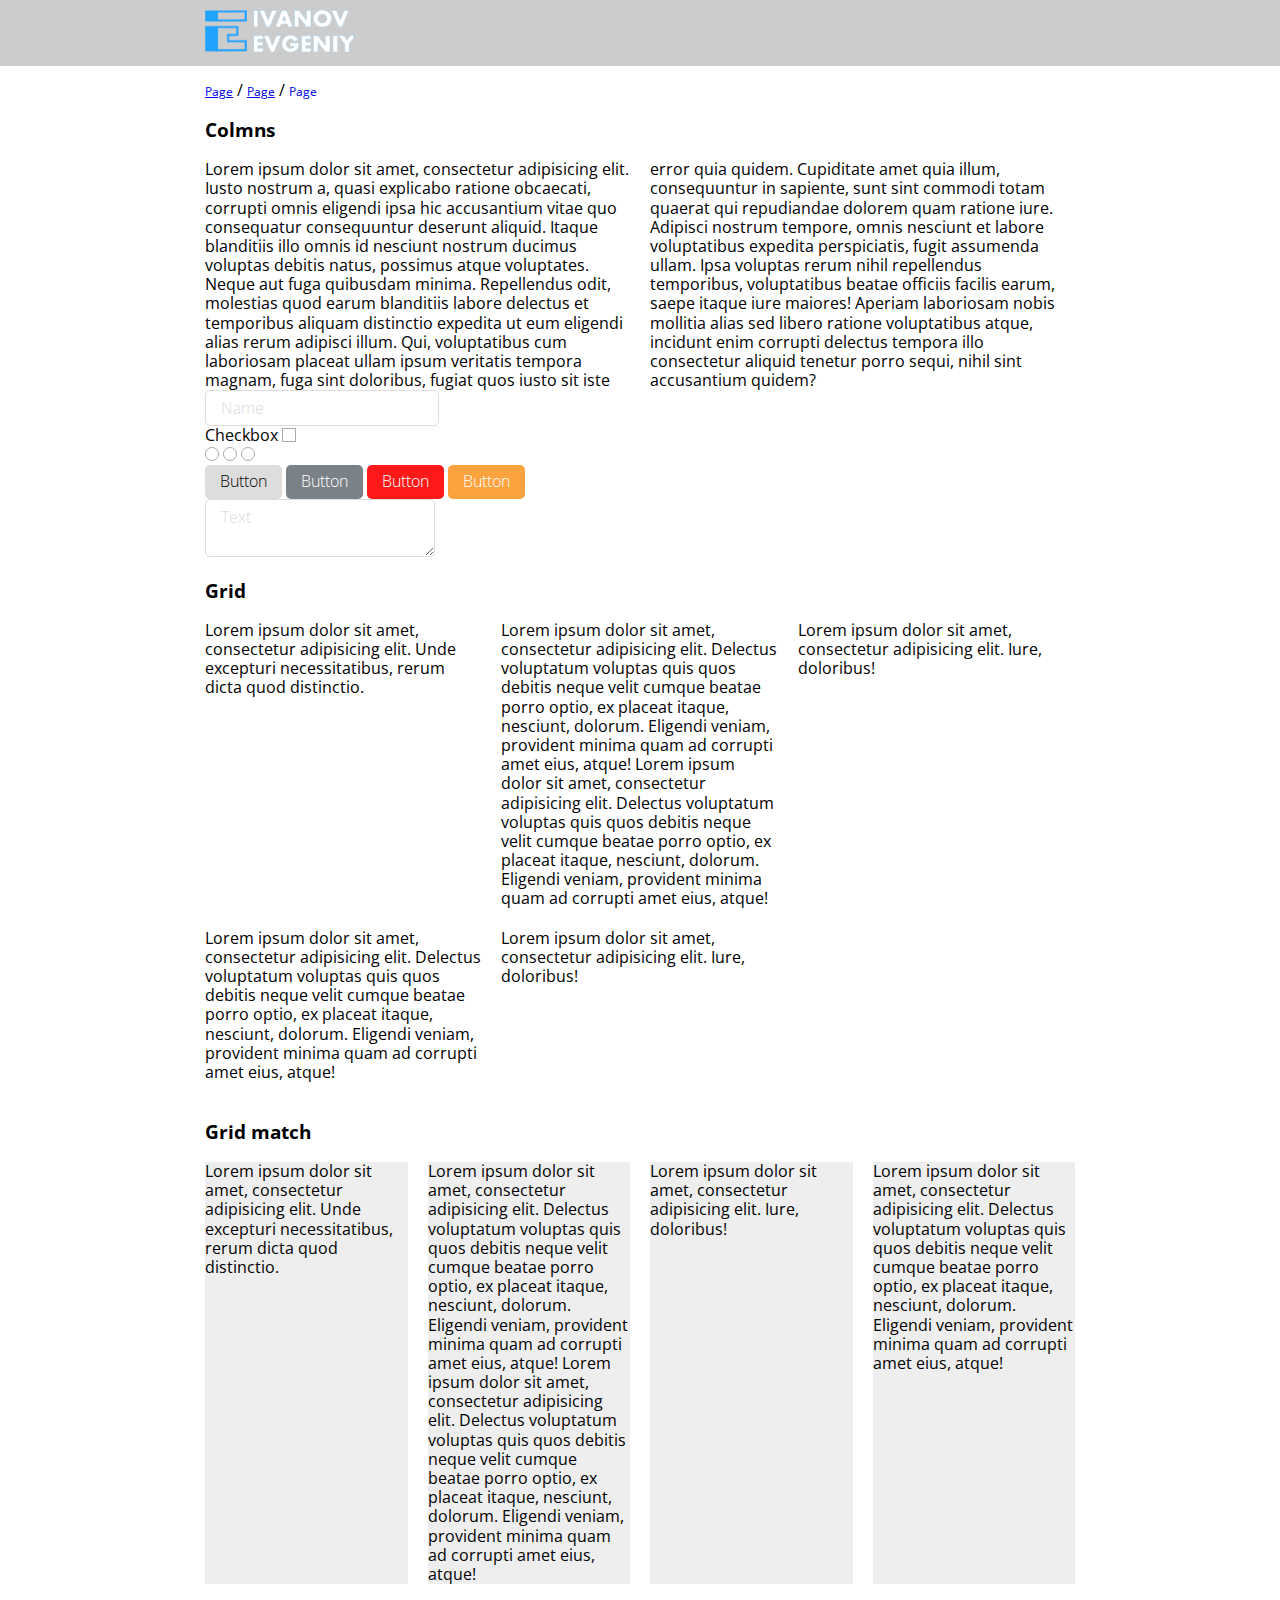
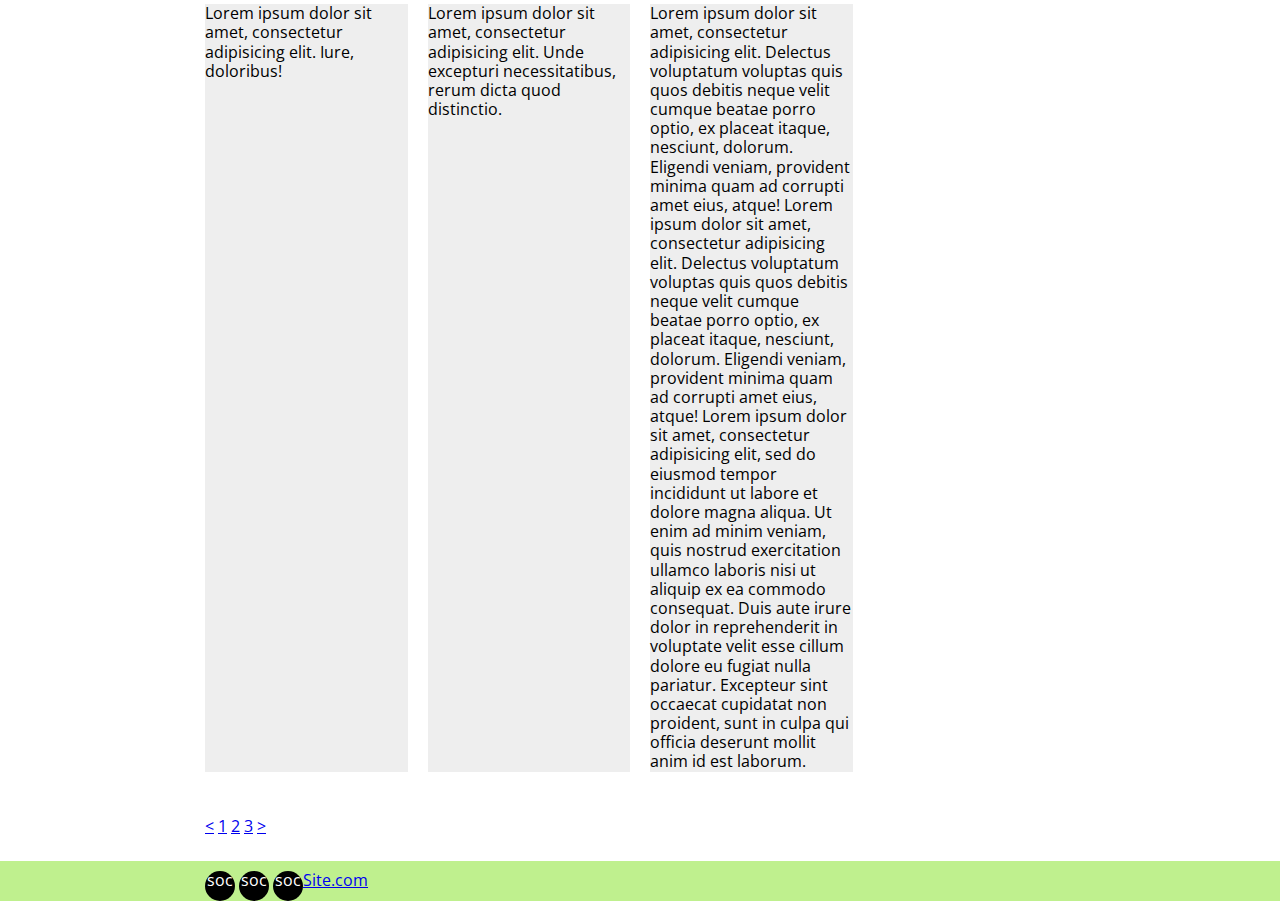
==== index.html @ 54cf6a74 "init project" ====
<!DOCTYPE html>
<html>
<head>
	<meta charset="utf-8" />
	<title>New project</title>
	<meta name="keywords" content="" />
	<meta name="description" content="" />
	<meta name="viewport" content="width=device-width, initial-scale=1.0" />

	<link href="css/style.css" rel="stylesheet" type="text/css" />

	<script type="text/javascript" src="js/jquery.js"></script>
	<script type="text/javascript" src="js/jquery.matchHeight.js"></script>
	<script type="text/javascript" src="js/function.js"></script>

</head>

<body>

<div class="wrapper">
	
	<!-- begin header -->
	<header class="header">
		<div class="container_center">

			<a href="/" class="header__logo"><img src="img/logo.png" alt=""></a>
					
		</div>
	</header>
	<!-- end header-->
	
	<!-- begin main__content -->
	<main class="main__content">
	
		<div class="container_center">

			<!-- begin breadcrumb -->
			<ul class="breadcrumb">
			
				<li>
					<a href="#">Page</a>
				</li>
				<li>
					<a href="#">Page</a>
				</li>
				<li>
					<a href="#">Page</a>
				</li>
				
			</ul>
			<!-- end breadcrumb -->
			
			<h3>Colmns</h3>
			<div class="column">Lorem ipsum dolor sit amet, consectetur adipisicing elit. Iusto nostrum a, quasi explicabo ratione obcaecati, corrupti omnis eligendi ipsa hic accusantium vitae quo consequatur consequuntur deserunt aliquid. Itaque blanditiis illo omnis id nesciunt nostrum ducimus voluptas debitis natus, possimus atque voluptates. Neque aut fuga quibusdam minima. Repellendus odit, molestias quod earum blanditiis labore delectus et temporibus aliquam distinctio expedita ut eum eligendi alias rerum adipisci illum. Qui, voluptatibus cum laboriosam placeat ullam ipsum veritatis tempora magnam, fuga sint doloribus, fugiat quos iusto sit iste error quia quidem. Cupiditate amet quia illum, consequuntur in sapiente, sunt sint commodi totam quaerat qui repudiandae dolorem quam ratione iure. Adipisci nostrum tempore, omnis nesciunt et labore voluptatibus expedita perspiciatis, fugit assumenda ullam. Ipsa voluptas rerum nihil repellendus temporibus, voluptatibus beatae officiis facilis earum, saepe itaque iure maiores! Aperiam laboriosam nobis mollitia alias sed libero ratione voluptatibus atque, incidunt enim corrupti delectus tempora illo consectetur aliquid tenetur porro sequi, nihil sint accusantium quidem?</div>

			<input type="text" name="" id="" placeholder="Name">
			
			<div class="row">
				<label>Checkbox <input type="checkbox" name="" id=""></label>				
			</div>
			
			<div class="row">			
				<input type="radio" name="1" id="">
				<input type="radio" name="1" id="">
				<input type="radio" name="1" id="">
			</div>
			
			<div class="row">
				<button class="btn">Button</button>
				<button class="btn btn__primary">Button</button>
				<button class="btn btn__danger">Button</button>
				<button class="btn btn__warning">Button</button>
			</div>

			<div class="row">
				<textarea placeholder="Text"></textarea>
			</div>
			
			<h3>Grid</h3>
			<!-- begin grid  -->
			<div class="grid grid__3">
				<div class="grid__wrapper">
					<div class="grid__item">
						Lorem ipsum dolor sit amet, consectetur adipisicing elit. Unde excepturi necessitatibus, rerum dicta quod distinctio.
					</div>
				</div>
				<div class="grid__wrapper">
					<div class="grid__item">
						Lorem ipsum dolor sit amet, consectetur adipisicing elit. Delectus voluptatum voluptas quis quos debitis neque velit cumque beatae porro optio, ex placeat itaque, nesciunt, dolorum. Eligendi veniam, provident minima quam ad corrupti amet eius, atque!
						Lorem ipsum dolor sit amet, consectetur adipisicing elit. Delectus voluptatum voluptas quis quos debitis neque velit cumque beatae porro optio, ex placeat itaque, nesciunt, dolorum. Eligendi veniam, provident minima quam ad corrupti amet eius, atque!
					</div>
				</div>
				<div class="grid__wrapper">
					<div class="grid__item">
						Lorem ipsum dolor sit amet, consectetur adipisicing elit. Iure, doloribus!
					</div>
				</div>
				<div class="grid__wrapper">
					<div class="grid__item">
						Lorem ipsum dolor sit amet, consectetur adipisicing elit. Delectus voluptatum voluptas quis quos debitis neque velit cumque beatae porro optio, ex placeat itaque, nesciunt, dolorum. Eligendi veniam, provident minima quam ad corrupti amet eius, atque!
					</div>
				</div>
				<div class="grid__wrapper">
					<div class="grid__item">
						Lorem ipsum dolor sit amet, consectetur adipisicing elit. Iure, doloribus!
					</div>
				</div>
			</div>
			<!-- end grid  -->

			<h3>Grid match</h3>
			<!-- begin grid  -->
			<div class="grid grid__4" data-grid-match>
				<div class="grid__wrapper">
					<div class="grid__item">
						Lorem ipsum dolor sit amet, consectetur adipisicing elit. Unde excepturi necessitatibus, rerum dicta quod distinctio.
					</div>
				</div>
				<div class="grid__wrapper">
					<div class="grid__item">
						Lorem ipsum dolor sit amet, consectetur adipisicing elit. Delectus voluptatum voluptas quis quos debitis neque velit cumque beatae porro optio, ex placeat itaque, nesciunt, dolorum. Eligendi veniam, provident minima quam ad corrupti amet eius, atque!
						Lorem ipsum dolor sit amet, consectetur adipisicing elit. Delectus voluptatum voluptas quis quos debitis neque velit cumque beatae porro optio, ex placeat itaque, nesciunt, dolorum. Eligendi veniam, provident minima quam ad corrupti amet eius, atque!
					</div>
				</div>
				<div class="grid__wrapper">
					<div class="grid__item">
						Lorem ipsum dolor sit amet, consectetur adipisicing elit. Iure, doloribus!
					</div>
				</div>
				<div class="grid__wrapper">
					<div class="grid__item">
						Lorem ipsum dolor sit amet, consectetur adipisicing elit. Delectus voluptatum voluptas quis quos debitis neque velit cumque beatae porro optio, ex placeat itaque, nesciunt, dolorum. Eligendi veniam, provident minima quam ad corrupti amet eius, atque!
					</div>
				</div>
				<div class="grid__wrapper">
					<div class="grid__item">
						Lorem ipsum dolor sit amet, consectetur adipisicing elit. Iure, doloribus!
					</div>
				</div>
				<div class="grid__wrapper">
					<div class="grid__item">
						Lorem ipsum dolor sit amet, consectetur adipisicing elit. Unde excepturi necessitatibus, rerum dicta quod distinctio.
					</div>
				</div>
				<div class="grid__wrapper">
					<div class="grid__item">
						Lorem ipsum dolor sit amet, consectetur adipisicing elit. Delectus voluptatum voluptas quis quos debitis neque velit cumque beatae porro optio, ex placeat itaque, nesciunt, dolorum. Eligendi veniam, provident minima quam ad corrupti amet eius, atque!
						Lorem ipsum dolor sit amet, consectetur adipisicing elit. Delectus voluptatum voluptas quis quos debitis neque velit cumque beatae porro optio, ex placeat itaque, nesciunt, dolorum. Eligendi veniam, provident minima quam ad corrupti amet eius, atque! 
						Lorem ipsum dolor sit amet, consectetur adipisicing elit, sed do eiusmod
						tempor incididunt ut labore et dolore magna aliqua. Ut enim ad minim veniam,
						quis nostrud exercitation ullamco laboris nisi ut aliquip ex ea commodo
						consequat. Duis aute irure dolor in reprehenderit in voluptate velit esse
						cillum dolore eu fugiat nulla pariatur. Excepteur sint occaecat cupidatat non
						proident, sunt in culpa qui officia deserunt mollit anim id est laborum.
					</div>
				</div>
			</div>
			<!-- end grid  -->

			<!-- begin pagination -->
			<ul class="pagination">
			
				<li class="prev">
					<a href="#"></a>
				</li>
				<li>
					<a href="#">1</a>
				</li>
				<li>
					<a href="#">2</a>
				</li>
				<li>
					<a href="#">3</a>
				</li>
				<li class="next">
					<a href="#"></a>
				</li>
				
			</ul>
			<!-- end pagination -->
			
			

		</div>

	</main>
	<!-- end main__content -->

</div>
<!-- end .wrapper -->

<!-- begin footer -->
<footer class="footer">

	<div class="container_center">
	
		<div class="soc">
			<a href="#"></a>
			<a href="#"></a>
			<a href="#"></a>
		</div>
		
		<div class="copy"><a href="#">Site.com</a></div>

	</div>

</footer>
<!-- end footer -->


</body>
</html>
---- css/style.css ----
/*
//  ==========================
//  Evgeniy Ivanov
//  Email: busforward@gmail.com
//  Skype: ivanov_ea
//  ==========================
 */
@import url(https://fonts.googleapis.com/css?family=Open+Sans:400,300,600,700,900);
.grid:after, .footer:after, .main__content:after, .header:after {
  content: '';
  display: table;
  clear: both; }

.grid:before, .footer:before {
  content: '';
  display: table;
  clear: both; }

/* Global variables */
/* ======================================================================== */
/* Grid */
/* ======================================================================== */
/* Form */
/* ======================================================================== */
/* Breakpoints */
* {
  -webkit-box-sizing: border-box;
  box-sizing: border-box; }

html, body, .wrapper {
  height: 100%;
  position: relative;
  -webkit-box-sizing: content-box;
  box-sizing: content-box; }

/*! normalize.css v7.0.0 | MIT License | github.com/necolas/normalize.css */
/* Document
   ========================================================================== */
/**
 * 1. Correct the line height in all browsers.
 * 2. Prevent adjustments of font size after orientation changes in
 *    IE on Windows Phone and in iOS.
 */
html {
  -ms-text-size-adjust: 100%;
  /* 2 */
  -webkit-text-size-adjust: 100%;
  /* 2 */ }

/* Sections
   ========================================================================== */
/**
 * Remove the margin in all browsers (opinionated).
 */
body {
  margin: 0;
  font-size: 100%;
  font-family: "Open Sans";
  color: #000;
  line-height: 1.2; }

/**
 * Add the correct display in IE 9-.
 */
article, aside, details, figcaption, figure, footer, header, hgroup, main, nav, section, summary {
  display: block; }

/**
 * Correct the font size and margin on `h1` elements within `section` and
 * `article` contexts in Chrome, Firefox, and Safari.
 */
h1 {
  font-size: 2em;
  margin: 0.67em 0; }

/* Grouping content
   ========================================================================== */
/**
 * Add the correct display in IE 9-.
 * 1. Add the correct display in IE.
 */
figcaption,
figure,
main {
  /* 1 */
  display: block; }

/**
 * Add the correct margin in IE 8.
 */
figure {
  margin: 1em 40px; }

/**
 * 1. Add the correct box sizing in Firefox.
 * 2. Show the overflow in Edge and IE.
 */
hr {
  -webkit-box-sizing: content-box;
  box-sizing: content-box;
  /* 1 */
  height: 0;
  /* 1 */
  overflow: visible;
  /* 2 */ }

/**
 * 1. Correct the inheritance and scaling of font size in all browsers.
 * 2. Correct the odd `em` font sizing in all browsers.
 */
pre {
  font-family: monospace, monospace;
  /* 1 */
  font-size: 1em;
  /* 2 */ }

/* Text-level semantics
   ========================================================================== */
/**
 * 1. Remove the gray background on active links in IE 10.
 * 2. Remove gaps in links underline in iOS 8+ and Safari 8+.
 */
a {
  background-color: transparent;
  /* 1 */
  -webkit-text-decoration-skip: objects;
  /* 2 */ }
  a:focus {
    outline: 0; }

/**
 * 1. Remove the bottom border in Chrome 57- and Firefox 39-.
 * 2. Add the correct text decoration in Chrome, Edge, IE, Opera, and Safari.
 */
abbr[title] {
  border-bottom: none;
  /* 1 */
  text-decoration: underline;
  /* 2 */
  -webkit-text-decoration: underline dotted;
  text-decoration: underline dotted;
  /* 2 */ }

/**
 * Prevent the duplicate application of `bolder` by the next rule in Safari 6.
 */
b,
strong {
  font-weight: inherit; }

/**
 * Add the correct font weight in Chrome, Edge, and Safari.
 */
b,
strong {
  font-weight: bolder; }

/**
 * 1. Correct the inheritance and scaling of font size in all browsers.
 * 2. Correct the odd `em` font sizing in all browsers.
 */
code,
kbd,
samp {
  font-family: monospace, monospace;
  /* 1 */
  font-size: 1em;
  /* 2 */ }

/**
 * Add the correct font style in Android 4.3-.
 */
dfn {
  font-style: italic; }

/**
 * Add the correct background and color in IE 9-.
 */
mark {
  background-color: #ff0;
  color: #000; }

/**
 * Add the correct font size in all browsers.
 */
small {
  font-size: 80%; }

/**
 * Prevent `sub` and `sup` elements from affecting the line height in
 * all browsers.
 */
sub,
sup {
  font-size: 75%;
  line-height: 0;
  position: relative;
  vertical-align: baseline; }

sub {
  bottom: -0.25em; }

sup {
  top: -0.5em; }

/* Embedded content
   ========================================================================== */
/**
 * Add the correct display in IE 9-.
 */
audio,
video {
  display: inline-block; }

/**
 * Add the correct display in iOS 4-7.
 */
audio:not([controls]) {
  display: none;
  height: 0; }

/**
 * Remove the border on images inside links in IE 10-.
 */
img {
  border-style: none;
  max-width: 100%; }

/**
 * Hide the overflow in IE.
 */
svg:not(:root) {
  overflow: hidden; }

/* Forms
   ========================================================================== */
/**
 * 1. Change the font styles in all browsers (opinionated).
 * 2. Remove the margin in Firefox and Safari.
 */
button,
input,
optgroup,
select,
textarea {
  margin: 0;
  /* 2 */ }

/**
 * Show the overflow in IE.
 * 1. Show the overflow in Edge.
 */
button,
input {
  /* 1 */
  overflow: visible;
  outline: 0; }

/**
 * Remove the inheritance of text transform in Edge, Firefox, and IE.
 * 1. Remove the inheritance of text transform in Firefox.
 */
button,
select {
  /* 1 */
  text-transform: none; }

/**
 * 1. Prevent a WebKit bug where (2) destroys native `audio` and `video`
 *    controls in Android 4.
 * 2. Correct the inability to style clickable types in iOS and Safari.
 */
button,
html [type="button"],
[type="reset"],
[type="submit"] {
  -webkit-appearance: button;
  /* 2 */ }

/**
 * Remove the inner border and padding in Firefox.
 */
button::-moz-focus-inner,
[type="button"]::-moz-focus-inner,
[type="reset"]::-moz-focus-inner,
[type="submit"]::-moz-focus-inner {
  border-style: none;
  padding: 0; }

/**
 * Restore the focus styles unset by the previous rule.
 */
button:-moz-focusring,
[type="button"]:-moz-focusring,
[type="reset"]:-moz-focusring,
[type="submit"]:-moz-focusring {
  outline: 1px dotted ButtonText; }

/**
 * Correct the padding in Firefox.
 */
fieldset {
  padding: 0.35em 0.75em 0.625em; }

/**
 * 1. Correct the text wrapping in Edge and IE.
 * 2. Correct the color inheritance from `fieldset` elements in IE.
 * 3. Remove the padding so developers are not caught out when they zero out
 *    `fieldset` elements in all browsers.
 */
legend {
  -webkit-box-sizing: border-box;
  box-sizing: border-box;
  /* 1 */
  color: inherit;
  /* 2 */
  display: table;
  /* 1 */
  max-width: 100%;
  /* 1 */
  padding: 0;
  /* 3 */
  white-space: normal;
  /* 1 */ }

/**
 * 1. Add the correct display in IE 9-.
 * 2. Add the correct vertical alignment in Chrome, Firefox, and Opera.
 */
progress {
  display: inline-block;
  /* 1 */
  vertical-align: baseline;
  /* 2 */ }

/**
 * Remove the default vertical scrollbar in IE.
 */
textarea {
  overflow: auto; }

/**
 * 1. Add the correct box sizing in IE 10-.
 * 2. Remove the padding in IE 10-.
 */
[type="checkbox"],
[type="radio"] {
  -webkit-box-sizing: border-box;
  box-sizing: border-box;
  /* 1 */
  padding: 0;
  /* 2 */ }

/**
 * Correct the cursor style of increment and decrement buttons in Chrome.
 */
[type="number"]::-webkit-inner-spin-button,
[type="number"]::-webkit-outer-spin-button {
  height: auto; }

/**
 * 1. Correct the odd appearance in Chrome and Safari.
 * 2. Correct the outline style in Safari.
 */
[type="search"] {
  -webkit-appearance: textfield;
  /* 1 */
  outline-offset: -2px;
  /* 2 */ }

/**
 * Remove the inner padding and cancel buttons in Chrome and Safari on macOS.
 */
[type="search"]::-webkit-search-cancel-button,
[type="search"]::-webkit-search-decoration {
  -webkit-appearance: none; }

/**
 * 1. Correct the inability to style clickable types in iOS and Safari.
 * 2. Change font properties to `inherit` in Safari.
 */
::-webkit-file-upload-button {
  -webkit-appearance: button;
  /* 1 */
  font: inherit;
  /* 2 */ }

/* Interactive
   ========================================================================== */
/*
 * Add the correct display in IE 9-.
 * 1. Add the correct display in Edge, IE, and Firefox.
 */
details,
menu {
  display: block; }

/*
 * Add the correct display in all browsers.
 */
summary {
  display: list-item; }

/* Scripting
   ========================================================================== */
/**
 * Add the correct display in IE 9-.
 */
canvas {
  display: inline-block; }

/**
 * Add the correct display in IE.
 */
template {
  display: none; }

/* Hidden
   ========================================================================== */
/**
 * Add the correct display in IE 10-.
 */
[hidden] {
  display: none; }

input:not([type]),
input[type=text],
input[type=password],
input[type=email],
input[type=url],
input[type=search],
input[type=tel],
input[type=number],
input[type=datetime],
textarea {
  background-color: #fff;
  border: 1px solid #ddd;
  padding: 6px 15px;
  outline: none;
  font-size: 16px;
  font-weight: 300;
  font-family: "Open Sans";
  border-radius: 5px;
  -webkit-transition: all 0.3ss;
  -o-transition: all 0.3ss;
  transition: all 0.3ss; }
  input:not([type]):focus,
  input[type=text]:focus,
  input[type=password]:focus,
  input[type=email]:focus,
  input[type=url]:focus,
  input[type=search]:focus,
  input[type=tel]:focus,
  input[type=number]:focus,
  input[type=datetime]:focus,
  textarea:focus {
    border: 1px solid #bebebe;
    background-color: #f6f6f6; }
    input:not([type]):focus::-webkit-input-placeholder,
    input[type=text]:focus::-webkit-input-placeholder,
    input[type=password]:focus::-webkit-input-placeholder,
    input[type=email]:focus::-webkit-input-placeholder,
    input[type=url]:focus::-webkit-input-placeholder,
    input[type=search]:focus::-webkit-input-placeholder,
    input[type=tel]:focus::-webkit-input-placeholder,
    input[type=number]:focus::-webkit-input-placeholder,
    input[type=datetime]:focus::-webkit-input-placeholder,
    textarea:focus::-webkit-input-placeholder {
      color: red; }
    input:not([type]):focus:-moz-placeholder,
    input[type=text]:focus:-moz-placeholder,
    input[type=password]:focus:-moz-placeholder,
    input[type=email]:focus:-moz-placeholder,
    input[type=url]:focus:-moz-placeholder,
    input[type=search]:focus:-moz-placeholder,
    input[type=tel]:focus:-moz-placeholder,
    input[type=number]:focus:-moz-placeholder,
    input[type=datetime]:focus:-moz-placeholder,
    textarea:focus:-moz-placeholder {
      color: red; }
    input:not([type]):focus::-moz-placeholder,
    input[type=text]:focus::-moz-placeholder,
    input[type=password]:focus::-moz-placeholder,
    input[type=email]:focus::-moz-placeholder,
    input[type=url]:focus::-moz-placeholder,
    input[type=search]:focus::-moz-placeholder,
    input[type=tel]:focus::-moz-placeholder,
    input[type=number]:focus::-moz-placeholder,
    input[type=datetime]:focus::-moz-placeholder,
    textarea:focus::-moz-placeholder {
      color: red; }
    input:not([type]):focus:-ms-input-placeholder,
    input[type=text]:focus:-ms-input-placeholder,
    input[type=password]:focus:-ms-input-placeholder,
    input[type=email]:focus:-ms-input-placeholder,
    input[type=url]:focus:-ms-input-placeholder,
    input[type=search]:focus:-ms-input-placeholder,
    input[type=tel]:focus:-ms-input-placeholder,
    input[type=number]:focus:-ms-input-placeholder,
    input[type=datetime]:focus:-ms-input-placeholder,
    textarea:focus:-ms-input-placeholder {
      color: red; }
  input:not([type]).input_error,
  input[type=text].input_error,
  input[type=password].input_error,
  input[type=email].input_error,
  input[type=url].input_error,
  input[type=search].input_error,
  input[type=tel].input_error,
  input[type=number].input_error,
  input[type=datetime].input_error,
  textarea.input_error {
    background-color: #fff0f0;
    border: 1px solid red; }
  input:not([type])::-webkit-input-placeholder,
  input[type=text]::-webkit-input-placeholder,
  input[type=password]::-webkit-input-placeholder,
  input[type=email]::-webkit-input-placeholder,
  input[type=url]::-webkit-input-placeholder,
  input[type=search]::-webkit-input-placeholder,
  input[type=tel]::-webkit-input-placeholder,
  input[type=number]::-webkit-input-placeholder,
  input[type=datetime]::-webkit-input-placeholder,
  textarea::-webkit-input-placeholder {
    color: #ddd; }
  input:not([type]):-moz-placeholder,
  input[type=text]:-moz-placeholder,
  input[type=password]:-moz-placeholder,
  input[type=email]:-moz-placeholder,
  input[type=url]:-moz-placeholder,
  input[type=search]:-moz-placeholder,
  input[type=tel]:-moz-placeholder,
  input[type=number]:-moz-placeholder,
  input[type=datetime]:-moz-placeholder,
  textarea:-moz-placeholder {
    color: #ddd; }
  input:not([type])::-moz-placeholder,
  input[type=text]::-moz-placeholder,
  input[type=password]::-moz-placeholder,
  input[type=email]::-moz-placeholder,
  input[type=url]::-moz-placeholder,
  input[type=search]::-moz-placeholder,
  input[type=tel]::-moz-placeholder,
  input[type=number]::-moz-placeholder,
  input[type=datetime]::-moz-placeholder,
  textarea::-moz-placeholder {
    color: #ddd; }
  input:not([type]):-ms-input-placeholder,
  input[type=text]:-ms-input-placeholder,
  input[type=password]:-ms-input-placeholder,
  input[type=email]:-ms-input-placeholder,
  input[type=url]:-ms-input-placeholder,
  input[type=search]:-ms-input-placeholder,
  input[type=tel]:-ms-input-placeholder,
  input[type=number]:-ms-input-placeholder,
  input[type=datetime]:-ms-input-placeholder,
  textarea:-ms-input-placeholder {
    color: #ddd; }

input[type=search]::-webkit-search-cancel-button,
input[type=search]::-webkit-search-decoration {
  -webkit-appearance: none; }

input[type=number]::-webkit-inner-spin-button,
input[type=number]::-webkit-outer-spin-button {
  height: auto; }

input[type=checkbox],
input[type=radio] {
  padding: 0; }

input[type=checkbox]:not(:disabled),
input[type=radio]:not(:disabled) {
  cursor: pointer; }

input[type=checkbox],
input[type=radio] {
  display: inline-block;
  height: 14px;
  width: 14px;
  border: 1px solid #aaa;
  overflow: hidden;
  margin-top: -4px;
  vertical-align: middle;
  -webkit-appearance: none;
  outline: 0;
  background: 0 0;
  text-align: center;
  position: relative; }

input[type=radio] {
  border-radius: 50%; }

input[type=checkbox]:before,
input[type=radio]:before {
  display: block; }

input[type=radio]:checked:before {
  content: '';
  width: 6px;
  height: 6px;
  top: 50%;
  left: 50%;
  margin-top: -3px;
  margin-left: -3px;
  display: block;
  position: absolute;
  border-radius: 50%;
  background: #000; }

input[type=checkbox]:checked:before,
input[type=checkbox]:indeterminate:before {
  content: "\2714";
  font-size: 12px;
  -webkit-font-smoothing: antialiased;
  text-align: center;
  line-height: 13px;
  color: #000; }

input[type=checkbox]:indeterminate:before {
  content: "\f068"; }

input[type=checkbox]:disabled,
input[type=radio]:disabled {
  border-color: #ddd; }

input[type=radio]:disabled:checked:before {
  background-color: #aaa; }

input[type=checkbox]:disabled:checked:before,
input[type=checkbox]:disabled:indeterminate:before {
  color: #aaa; }

.btn {
  color: #000;
  font-family: "Open Sans";
  font-size: 16px;
  font-weight: 300;
  padding: 5px 15px 7px;
  border: none;
  outline: none;
  text-decoration: none;
  display: inline-block;
  background-color: #ddd;
  text-align: center;
  max-width: 100%;
  cursor: pointer;
  border-radius: 5px;
  -webkit-transition: all 0.3ss;
  -o-transition: all 0.3ss;
  transition: all 0.3ss;
  -webkit-transition: all 0.3s;
  -o-transition: all 0.3s;
  transition: all 0.3s;
  text-decoration: none; }
  .btn:hover {
    background-color: #fff;
    color: #000;
    text-decoration: none; }
  .btn:focus, .btn:active {
    background-color: rgba(255, 255, 255, 0.8);
    color: #000; }
  .btn__primary {
    background-color: #7b8287;
    border-color: #7b8287;
    color: #ffffff; }
    .btn__primary:hover {
      background-color: #6a7074;
      color: #ffffff; }
    .btn__primary:focus, .btn__primary:active {
      background-color: #63686c;
      color: #ffffff; }
  .btn__success {
    background-color: #36a566;
    border-color: #36a566;
    color: #ffffff; }
    .btn__success:hover {
      background-color: #2d8a55;
      color: #ffffff; }
    .btn__success:focus, .btn__success:active {
      background-color: #297f4e;
      color: #ffffff; }
  .btn__info {
    background-color: #03a9f4;
    border-color: #03a9f4;
    color: #ffffff; }
    .btn__info:hover {
      background-color: #0391d1;
      color: #ffffff; }
    .btn__info:focus, .btn__info:active {
      background-color: #0286c2;
      color: #ffffff; }
  .btn__warning {
    background-color: #fca33e;
    border-color: #fca33e;
    color: #ffffff; }
    .btn__warning:hover {
      background-color: #fb921b;
      color: #ffffff; }
    .btn__warning:focus, .btn__warning:active {
      background-color: #fb8b0c;
      color: #ffffff; }
  .btn__danger {
    background-color: #ff1a1a;
    border-color: #ff1a1a;
    color: #ffffff; }
    .btn__danger:hover {
      background-color: #f50000;
      color: #ffffff; }
    .btn__danger:focus, .btn__danger:active {
      background-color: #e60000;
      color: #ffffff; }

.grid {
  margin-left: -20px;
  -webkit-box-sizing: content-box;
  box-sizing: content-box; }
  html[data-browser*="flexible"] .grid {
    display: -webkit-box;
    display: -moz-box;
    display: -webkit-flex;
    display: -ms-flexbox;
    display: -ms-flex;
    display: flex; }
    html[data-browser*="flexible"] .grid > div {
      display: block; }
  html[data-browser*="not-flex"] .grid {
    display: block;
    font-size: 0;
    line-height: 0;
    letter-spacing: -1px; }
    html[data-browser*="not-flex"] .grid > div {
      display: inline-block;
      vertical-align: top;
      letter-spacing: normal;
      line-height: 1.2;
      font-size: 16px; }
  html[data-browser*="flexible"] .grid {
    -webkit-box-orient: horizontal;
    -webkit-box-direction: normal;
    -webkit-flex-flow: row wrap;
    -ms-flex-flow: row wrap;
    flex-flow: row wrap; }
  html[data-browser*="flexible"] .grid-nowrap {
    -webkit-box-orient: horizontal;
    -webkit-box-direction: normal;
    -webkit-flex-flow: row nowrap;
    -ms-flex-flow: row nowrap;
    flex-flow: row nowrap; }
  .grid > div {
    padding-left: 20px;
    margin-bottom: 20px; }
    .grid > div.width_1 {
      width: 50%; }
    .grid > div.width_2 {
      width: 50%; }
    .grid > div.width_3 {
      width: 33.3%; }
    .grid > div.width_4 {
      width: 25%; }
    .grid > div.width_5 {
      width: 20%; }
    .grid > div.width_2_3 {
      width: 66%; }
    .grid > div.width_3_4 {
      width: 75%; }
  .grid__1 > div {
    width: 100%; }
  .grid__2 > div {
    width: 50%; }
  .grid__3 > div {
    width: 33.3%; }
  .grid__4 > div {
    width: 25%; }
  .grid__5 > div {
    width: 20%; }

[data-grid-match] .grid__item {
  background-color: #eee; }

@media (max-width: 991px) {
  .grid__4 > div {
    width: 50%; } }

.wrapper {
  font-size: 16px;
  min-height: 100%;
  height: auto !important;
  height: 100%;
  margin: 0 auto -auto auto; }

/* Middle
 ----------------------------------------------------------------------------- */
.main__content {
  padding-bottom: auto; }

.container_center {
  max-width: 900px;
  padding: 0 15px;
  margin-left: auto;
  margin-right: auto; }

.column {
  -webkit-column-count: 4;
  column-count: 4;
  -webkit-column-gap: 20px;
  column-gap: 20px;
  -webkit-column-width: 300px;
  column-width: 300px; }

/* Footer
 ----------------------------------------------------------------------------- */
.footer {
  position: relative;
  height: auto;
  background: #BFF08E; }
  .footer .container_center {
    padding-top: 10px;
    padding-bottom: 10px; }

.soc {
  float: left; }
  .soc a {
    display: inline-block;
    width: 30px;
    height: 30px;
    border-radius: 50%;
    background-color: #000;
    text-align: center;
    text-decoration: none;
    -webkit-transition: all 0.3ss;
    -o-transition: all 0.3ss;
    transition: all 0.3ss; }
    .soc a:hover {
      opacity: .8; }
    .soc a:before {
      content: 'soc';
      color: #fff;
      text-decoration: none; }

.breadcrumb {
  margin: 15px 0;
  padding: 0; }
  .breadcrumb li {
    display: inline-block;
    vertical-align: baseline; }
    .breadcrumb li:not(:first-child):before {
      content: '/';
      display: inline-block; }
    .breadcrumb li:last-child a {
      cursor: default;
      text-decoration: none; }
    .breadcrumb li a {
      font-size: 12px; }

.pagination {
  margin: 25px 0;
  padding: 0; }
  .pagination li {
    display: inline-block; }
    .pagination li a {
      display: block;
      text-align: center; }
    .pagination li.prev a:before {
      content: '<'; }
    .pagination li.next a:before {
      content: '>'; }

/* Header
 ----------------------------------------------------------------------------- */
.header {
  background-color: #ccc;
  padding: 10px 0; }
  .header__logo {
    float: left;
    width: 150px; }

.stiky {
  position: fixed;
  top: 0;
  left: 0;
  width: 100%; }

/*# sourceMappingURL=style.css.map */
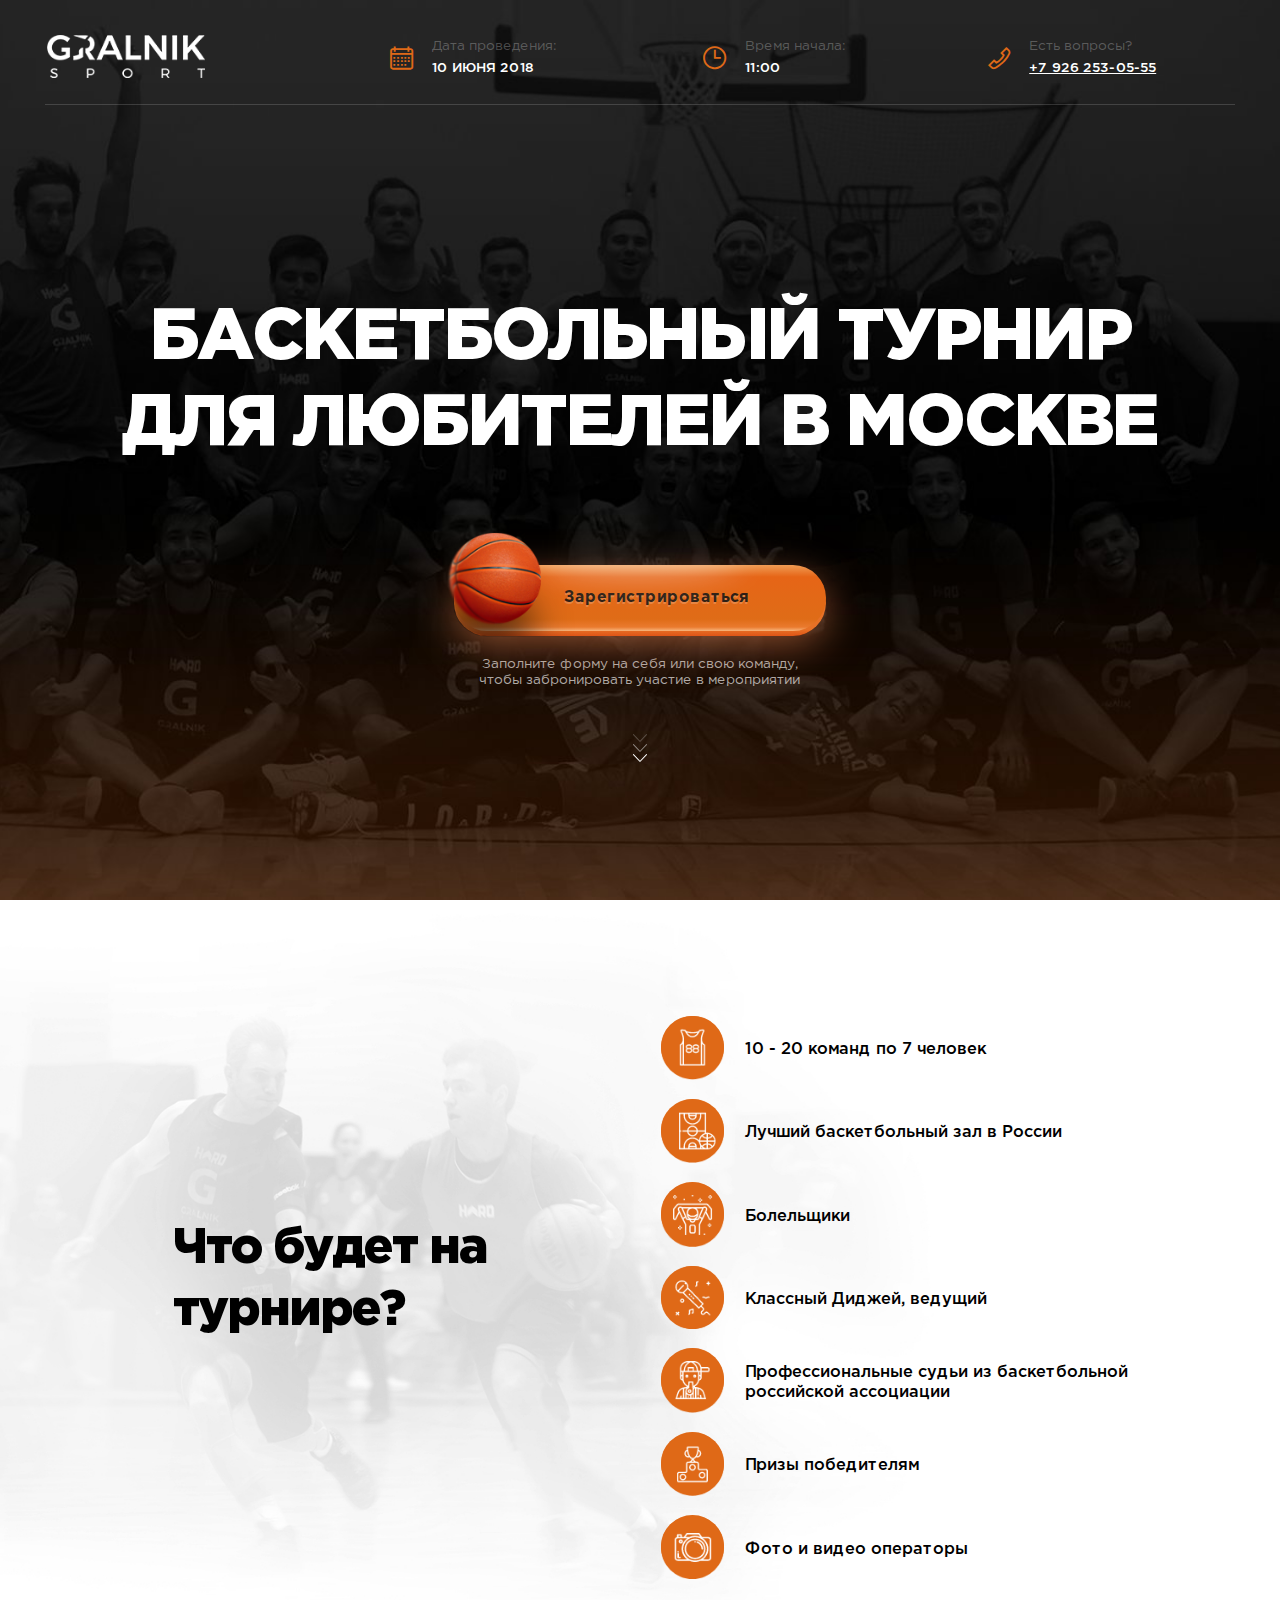
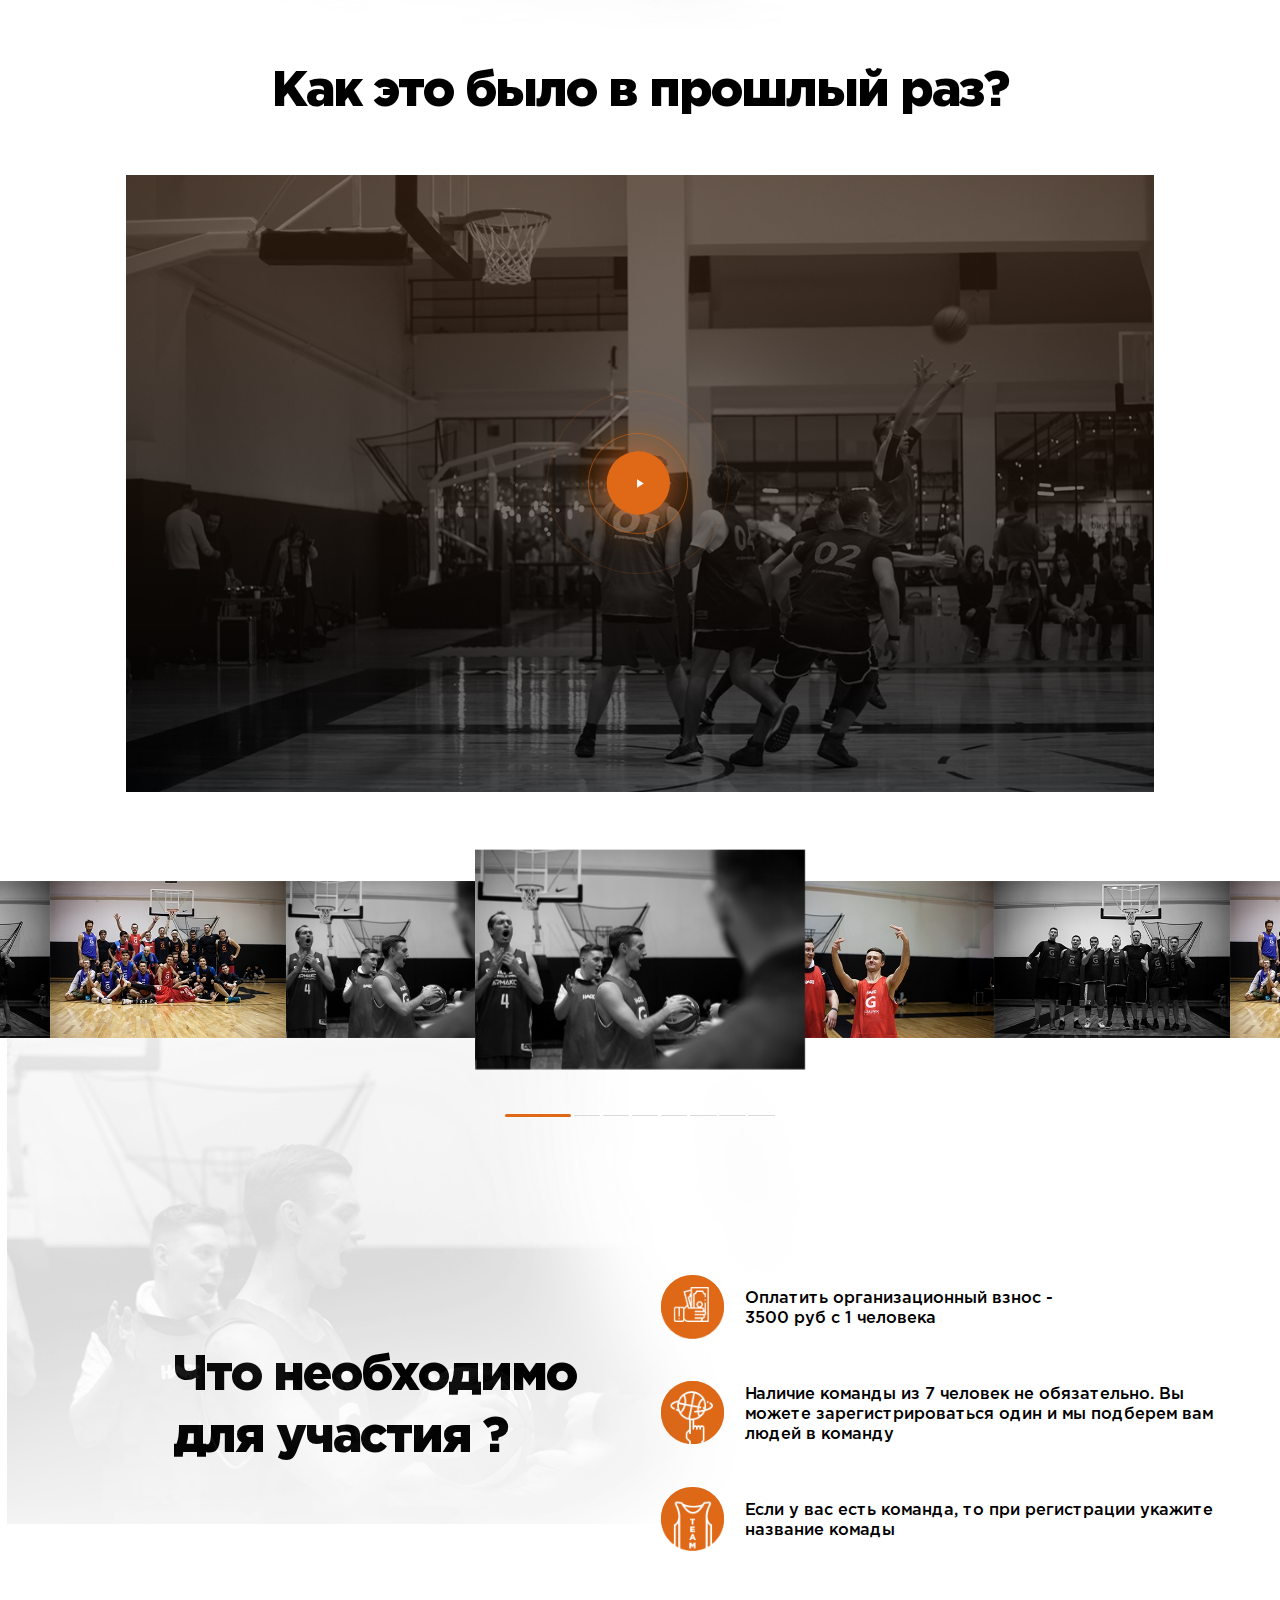
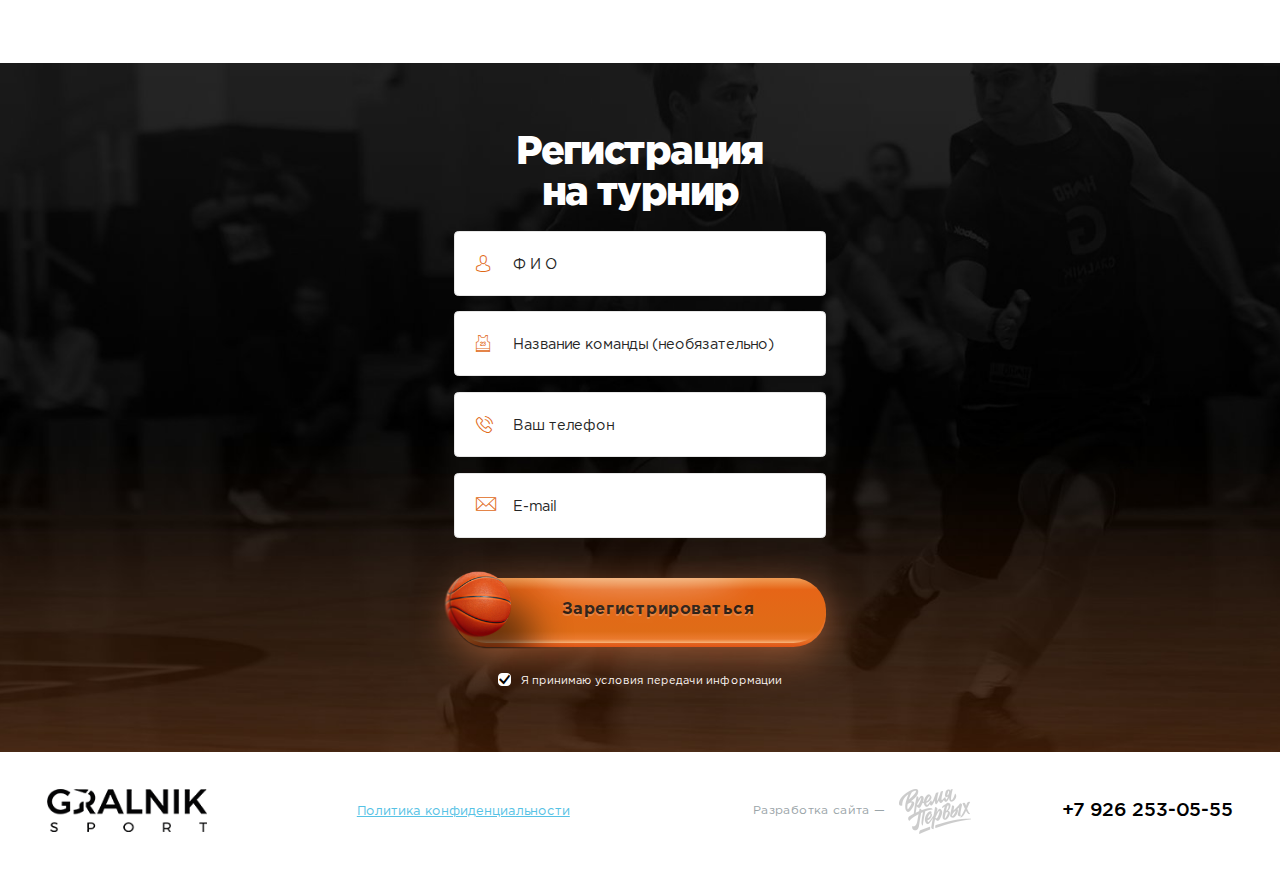
==== commit cddc42a3: "Finish" ====
--- a/index.html
+++ b/index.html
@@ -2,16 +2,13 @@
 <html>
 <head>
 	<meta charset="utf-8" />
-	<title>New project</title>
+	<title>GRALINK sports - Баскетбольный турнир для любителей в Москве</title>
 	<meta name="keywords" content="" />
 	<meta name="description" content="" />
-	<meta name="viewport" content="width=device-width, initial-scale=1.0" />
+    <meta name="viewport" content="width=device-width, initial-scale=1, shrink-to-fit=no">
 
 	<link href="css/style.css" rel="stylesheet" type="text/css" />
 
-	<script type="text/javascript" src="js/jquery.js"></script>
-	<script type="text/javascript" src="js/jquery.matchHeight.js"></script>
-	<script type="text/javascript" src="js/function.js"></script>
 
 </head>
 
@@ -23,7 +20,31 @@
 	<header class="header">
 		<div class="container_center">
 
-			<a href="/" class="header__logo"><img src="img/logo.png" alt=""></a>
+			<a href="/" class="header__logo"><img src="img/logo-black.png" alt=""></a>
+
+			<div class="header__date">
+				<i class="icon-date"></i>
+				<div class="header__item">
+					<div class="header__name">Дата проведения:</div>
+					<div class="header__data">10 июня 2018</div>
+				</div>
+			</div>
+
+			<div class="header__time">
+				<i class="icon-clock"></i>
+				<div class="header__item">
+					<div class="header__name">Время начала:</div>
+					<div class="header__data">11:00</div>
+				</div>
+			</div>
+
+			<div class="header__phone">
+				<i class="icon-phone"></i>
+				<div class="header__item">
+					<div class="header__name">Есть вопросы?</div>
+					<a href="tel:+7 926 253-05-55" class="header__data">+7 926 253-05-55</a>
+				</div>
+			</div>
 					
 		</div>
 	</header>
@@ -31,157 +52,259 @@
 	
 	<!-- begin main__content -->
 	<main class="main__content">
-	
-		<div class="container_center">
-
-			<!-- begin breadcrumb -->
-			<ul class="breadcrumb">
+
+		<!-- begin firstScreen -->
+		<section id="firstScreen" class="firstScreen js-fullHeight">
+			<div class="firstScreen__middle">
+				
+				<div class="container_center">
+				
+					<h1 class="firstScreen__title">БАСКЕТБОЛЬНЫЙ ТУРНИР <br>ДЛЯ ЛЮБИТЕЛЕЙ в москве </h1>
+
+					<div class="firstScreen__action">
+						<a href="#registration" class="btn" data-scroll-to><span>Зарегистрироваться</span></a>
+					</div>
+
+					<div class="firstScreen__sub">Заполните форму на себя или свою команду, чтобы забронировать участие в мероприятии</div>
+
+					<a href="#event" data-scroll-to>
+						<img src="img/link-down.svg">
+					</a>
+					
+				</div>
+
+			</div>
+		</section>
+		<!-- end firstScreen -->
+
+		<!-- begin events -->
+		<section id="events" class="events">
+			<div class="container_center">
 			
-				<li>
-					<a href="#">Page</a>
-				</li>
-				<li>
-					<a href="#">Page</a>
-				</li>
-				<li>
-					<a href="#">Page</a>
-				</li>
-				
-			</ul>
-			<!-- end breadcrumb -->
+				<h2 class="section__title">Что будет на турнире?</h2>
+
+				<div class="events__list">
+					<div class="events__item">
+						<div class="events__img">
+							<div class="events__img_circle">
+								<img src="img/shirt.png">
+							</div>
+						</div>
+						<div class="events__name">10 - 20 команд по 7 человек</div>
+					</div>
+					<div class="events__item">
+						<div class="events__img">
+							<div class="events__img_circle">
+								<img src="img/basket-place.png">
+							</div>
+						</div>
+						<div class="events__name">Лучший баскетбольный зал в России</div>
+					</div>
+					<div class="events__item">
+						<div class="events__img">
+							<div class="events__img_circle">
+								<img src="img/champion.png">
+							</div>
+						</div>
+						<div class="events__name">Болельщики</div>
+					</div>
+					<div class="events__item">
+						<div class="events__img">
+							<div class="events__img_circle">
+								<img src="img/voice.png">
+							</div>
+						</div>
+						<div class="events__name">Классный Диджей, ведущий</div>
+					</div>
+					<div class="events__item">
+						<div class="events__img">
+							<div class="events__img_circle">
+								<img src="img/jude.png">
+							</div>
+						</div>
+						<div class="events__name">Профессиональные судьи из баскетбольной российской ассоциации</div>
+					</div>
+					<div class="events__item">
+						<div class="events__img">
+							<div class="events__img_circle">
+								<img src="img/prix.png">
+							</div>
+						</div>
+						<div class="events__name">Призы победителям</div>
+					</div>
+					<div class="events__item">
+						<div class="events__img">
+							<div class="events__img_circle">
+								<img src="img/photo.png">
+							</div>
+						</div>
+						<div class="events__name">Фото и видео операторы</div>
+					</div>
+				</div>
+				
+			</div>
+		</section>
+		<!-- end events -->
+
+		<!-- begin video -->
+		<section id="video" class="video">
+			<div class="container_center">
+
+				<h2 class="section__title">Как это было в прошлый раз?</h2>
 			
-			<h3>Colmns</h3>
-			<div class="column">Lorem ipsum dolor sit amet, consectetur adipisicing elit. Iusto nostrum a, quasi explicabo ratione obcaecati, corrupti omnis eligendi ipsa hic accusantium vitae quo consequatur consequuntur deserunt aliquid. Itaque blanditiis illo omnis id nesciunt nostrum ducimus voluptas debitis natus, possimus atque voluptates. Neque aut fuga quibusdam minima. Repellendus odit, molestias quod earum blanditiis labore delectus et temporibus aliquam distinctio expedita ut eum eligendi alias rerum adipisci illum. Qui, voluptatibus cum laboriosam placeat ullam ipsum veritatis tempora magnam, fuga sint doloribus, fugiat quos iusto sit iste error quia quidem. Cupiditate amet quia illum, consequuntur in sapiente, sunt sint commodi totam quaerat qui repudiandae dolorem quam ratione iure. Adipisci nostrum tempore, omnis nesciunt et labore voluptatibus expedita perspiciatis, fugit assumenda ullam. Ipsa voluptas rerum nihil repellendus temporibus, voluptatibus beatae officiis facilis earum, saepe itaque iure maiores! Aperiam laboriosam nobis mollitia alias sed libero ratione voluptatibus atque, incidunt enim corrupti delectus tempora illo consectetur aliquid tenetur porro sequi, nihil sint accusantium quidem?</div>
-
-			<input type="text" name="" id="" placeholder="Name">
+				<div class="video__preview">
+					<div class="video__prevItem">
+						<div class="video__wrap js-youtube" id="lZ4Hr4cHVYc">
+							<img class="video__prev" src="img/slider-prev.jpg">
+						</div>
+					</div>
+					<div class="video__prevItem">
+						<div class="video__wrap js-youtube" id="YRKaJC_zSPc">
+							<img class="video__prev" src="img/slider-prev.jpg">
+						</div>
+					</div>
+					<div class="video__prevItem">
+						<div class="video__wrap js-youtube" id="iU8W-h0yWUI">
+							<img class="video__prev" src="img/slider-prev.jpg">
+						</div>
+					</div>
+					<div class="video__prevItem">
+						<div class="video__wrap js-youtube" id="GTCeIK4HQiw">
+							<img class="video__prev" src="img/slider-prev.jpg">
+						</div>
+					</div>
+					<div class="video__prevItem">
+						<div class="video__wrap js-youtube" id="ti0rNjShZWI">
+							<img class="video__prev" src="img/slider-prev.jpg">
+						</div>
+					</div>
+					<div class="video__prevItem">
+						<div class="video__wrap js-youtube" id="iU8W-h0yWUI">
+							<img class="video__prev" src="img/slider-prev.jpg">
+						</div>
+					</div>
+					<div class="video__prevItem">
+						<div class="video__wrap js-youtube" id="GTCeIK4HQiw">
+							<img class="video__prev" src="img/slider-prev.jpg">
+						</div>
+					</div>
+					<div class="video__prevItem">
+						<div class="video__wrap js-youtube" id="ti0rNjShZWI">
+							<img class="video__prev" src="img/slider-prev.jpg">
+						</div>
+					</div>
+				</div>
+				
+			</div>
+
+			<div class="video__thumbs">
+				<div class="video__thumbsItem">
+					<img src="img/slider1.jpg">
+				</div>
+				<div class="video__thumbsItem">
+					<img src="img/slider2.jpg">
+				</div>
+				<div class="video__thumbsItem">
+					<img src="img/slider3.jpg">
+				</div>
+				<div class="video__thumbsItem">
+					<img src="img/slider4.jpg">
+				</div>
+				<div class="video__thumbsItem">
+					<img src="img/slider1.jpg">
+				</div>
+				<div class="video__thumbsItem">
+					<img src="img/slider3.jpg">
+				</div>
+				<div class="video__thumbsItem">
+					<img src="img/slider4.jpg">
+				</div>
+				<div class="video__thumbsItem">
+					<img src="img/slider1.jpg">
+				</div>
+			</div>
+		</section>
+		<!-- end video -->
+
+		<!-- begin regulation -->
+		<section id="regulation" class="events events_reg">
+			<div class="container_center">
 			
-			<div class="row">
-				<label>Checkbox <input type="checkbox" name="" id=""></label>				
-			</div>
+				<h2 class="section__title">Что необходимо для участия ?</h2>
+
+				<div class="events__list">
+					<div class="events__item">
+						<div class="events__img">
+							<div class="events__img_circle">
+								<img src="img/money.png">
+							</div>
+						</div>
+						<div class="events__name">Оплатить организационный взнос - <br>3500 руб с 1 человека</div>
+					</div>
+					<div class="events__item">
+						<div class="events__img">
+							<div class="events__img_circle">
+								<img src="img/truk.png">
+							</div>
+						</div>
+						<div class="events__name">Наличие команды из 7 человек не обязательно. Вы можете зарегистрироваться один и мы подберем вам людей в команду</div>
+					</div>
+					<div class="events__item">
+						<div class="events__img">
+							<div class="events__img_circle">
+								<img src="img/team.png">
+							</div>
+						</div>
+						<div class="events__name">Если у вас есть команда, то при регистрации укажите название комады</div>
+					</div>
+				</div>
+				
+			</div>
+		</section>
+		<!-- end regulation -->
+
+		<!-- begin registration -->
+		<section id="registration" class="registration">
+			<div class="container_center">
 			
-			<div class="row">			
-				<input type="radio" name="1" id="">
-				<input type="radio" name="1" id="">
-				<input type="radio" name="1" id="">
-			</div>
-			
-			<div class="row">
-				<button class="btn">Button</button>
-				<button class="btn btn__primary">Button</button>
-				<button class="btn btn__danger">Button</button>
-				<button class="btn btn__warning">Button</button>
-			</div>
-
-			<div class="row">
-				<textarea placeholder="Text"></textarea>
-			</div>
-			
-			<h3>Grid</h3>
-			<!-- begin grid  -->
-			<div class="grid grid__3">
-				<div class="grid__wrapper">
-					<div class="grid__item">
-						Lorem ipsum dolor sit amet, consectetur adipisicing elit. Unde excepturi necessitatibus, rerum dicta quod distinctio.
-					</div>
-				</div>
-				<div class="grid__wrapper">
-					<div class="grid__item">
-						Lorem ipsum dolor sit amet, consectetur adipisicing elit. Delectus voluptatum voluptas quis quos debitis neque velit cumque beatae porro optio, ex placeat itaque, nesciunt, dolorum. Eligendi veniam, provident minima quam ad corrupti amet eius, atque!
-						Lorem ipsum dolor sit amet, consectetur adipisicing elit. Delectus voluptatum voluptas quis quos debitis neque velit cumque beatae porro optio, ex placeat itaque, nesciunt, dolorum. Eligendi veniam, provident minima quam ad corrupti amet eius, atque!
-					</div>
-				</div>
-				<div class="grid__wrapper">
-					<div class="grid__item">
-						Lorem ipsum dolor sit amet, consectetur adipisicing elit. Iure, doloribus!
-					</div>
-				</div>
-				<div class="grid__wrapper">
-					<div class="grid__item">
-						Lorem ipsum dolor sit amet, consectetur adipisicing elit. Delectus voluptatum voluptas quis quos debitis neque velit cumque beatae porro optio, ex placeat itaque, nesciunt, dolorum. Eligendi veniam, provident minima quam ad corrupti amet eius, atque!
-					</div>
-				</div>
-				<div class="grid__wrapper">
-					<div class="grid__item">
-						Lorem ipsum dolor sit amet, consectetur adipisicing elit. Iure, doloribus!
-					</div>
-				</div>
-			</div>
-			<!-- end grid  -->
-
-			<h3>Grid match</h3>
-			<!-- begin grid  -->
-			<div class="grid grid__4" data-grid-match>
-				<div class="grid__wrapper">
-					<div class="grid__item">
-						Lorem ipsum dolor sit amet, consectetur adipisicing elit. Unde excepturi necessitatibus, rerum dicta quod distinctio.
-					</div>
-				</div>
-				<div class="grid__wrapper">
-					<div class="grid__item">
-						Lorem ipsum dolor sit amet, consectetur adipisicing elit. Delectus voluptatum voluptas quis quos debitis neque velit cumque beatae porro optio, ex placeat itaque, nesciunt, dolorum. Eligendi veniam, provident minima quam ad corrupti amet eius, atque!
-						Lorem ipsum dolor sit amet, consectetur adipisicing elit. Delectus voluptatum voluptas quis quos debitis neque velit cumque beatae porro optio, ex placeat itaque, nesciunt, dolorum. Eligendi veniam, provident minima quam ad corrupti amet eius, atque!
-					</div>
-				</div>
-				<div class="grid__wrapper">
-					<div class="grid__item">
-						Lorem ipsum dolor sit amet, consectetur adipisicing elit. Iure, doloribus!
-					</div>
-				</div>
-				<div class="grid__wrapper">
-					<div class="grid__item">
-						Lorem ipsum dolor sit amet, consectetur adipisicing elit. Delectus voluptatum voluptas quis quos debitis neque velit cumque beatae porro optio, ex placeat itaque, nesciunt, dolorum. Eligendi veniam, provident minima quam ad corrupti amet eius, atque!
-					</div>
-				</div>
-				<div class="grid__wrapper">
-					<div class="grid__item">
-						Lorem ipsum dolor sit amet, consectetur adipisicing elit. Iure, doloribus!
-					</div>
-				</div>
-				<div class="grid__wrapper">
-					<div class="grid__item">
-						Lorem ipsum dolor sit amet, consectetur adipisicing elit. Unde excepturi necessitatibus, rerum dicta quod distinctio.
-					</div>
-				</div>
-				<div class="grid__wrapper">
-					<div class="grid__item">
-						Lorem ipsum dolor sit amet, consectetur adipisicing elit. Delectus voluptatum voluptas quis quos debitis neque velit cumque beatae porro optio, ex placeat itaque, nesciunt, dolorum. Eligendi veniam, provident minima quam ad corrupti amet eius, atque!
-						Lorem ipsum dolor sit amet, consectetur adipisicing elit. Delectus voluptatum voluptas quis quos debitis neque velit cumque beatae porro optio, ex placeat itaque, nesciunt, dolorum. Eligendi veniam, provident minima quam ad corrupti amet eius, atque! 
-						Lorem ipsum dolor sit amet, consectetur adipisicing elit, sed do eiusmod
-						tempor incididunt ut labore et dolore magna aliqua. Ut enim ad minim veniam,
-						quis nostrud exercitation ullamco laboris nisi ut aliquip ex ea commodo
-						consequat. Duis aute irure dolor in reprehenderit in voluptate velit esse
-						cillum dolore eu fugiat nulla pariatur. Excepteur sint occaecat cupidatat non
-						proident, sunt in culpa qui officia deserunt mollit anim id est laborum.
-					</div>
-				</div>
-			</div>
-			<!-- end grid  -->
-
-			<!-- begin pagination -->
-			<ul class="pagination">
-			
-				<li class="prev">
-					<a href="#"></a>
-				</li>
-				<li>
-					<a href="#">1</a>
-				</li>
-				<li>
-					<a href="#">2</a>
-				</li>
-				<li>
-					<a href="#">3</a>
-				</li>
-				<li class="next">
-					<a href="#"></a>
-				</li>
-				
-			</ul>
-			<!-- end pagination -->
-			
-			
-
-		</div>
+				<h2 class="section__title">Регистрация <br>на турнир </h2>
+
+				<form action="send.php" class="form">
+					
+					<div class="form__row">
+						<input type="text" name="name" placeholder="Ф И О" required="">
+						<i class="icon-user"></i>
+					</div>
+
+					<div class="form__row">
+						<input type="text" name="commandName" placeholder="Название команды (необязательно)">
+						<i class="icon-maika"></i>
+					</div>
+
+					<div class="form__row">
+						<input type="text" name="tel" placeholder="Ваш телефон" required="">
+						<i class="icon-call"></i>
+					</div>
+
+					<div class="form__row">
+						<input type="text" name="email" placeholder="E-mail" required="">
+						<i class="icon-mail"></i>
+					</div>
+
+					<div class="form__action">
+						<button type="submit" class="btn"><span>Зарегистрироваться</span></button>
+					</div>
+
+					<div class="form__privacy">
+						<input type="checkbox" checked="" name="policyConfirm">
+						<label>Я принимаю <a href="#">условия передачи информации</a></label>
+					</div>
+
+				</form>
+				
+			</div>
+		</section>
+		<!-- end registration -->
 
 	</main>
 	<!-- end main__content -->
@@ -193,20 +316,55 @@
 <footer class="footer">
 
 	<div class="container_center">
-	
-		<div class="soc">
-			<a href="#"></a>
-			<a href="#"></a>
-			<a href="#"></a>
-		</div>
 		
-		<div class="copy"><a href="#">Site.com</a></div>
+		<div class="footer__left">
+			<a href="/" class="footer__logo"><img src="img/logo-foot.png" alt=""></a>
+		</div>
+
+		<div class="footer__right">
+			<a href="tel:+7 926 253-05-55" class="footer__tel">+7 926 253-05-55</a>
+		</div>
+
+		<div class="footer__center">
+			<a href="#" class="footer__privacy" data-toggle="modal" data-target="#privacy">Политика конфиденциальности</a>
+			<a href="http://timetofirst.ru" class="footer__time" target="blank">
+				<span class="footer__timeText">Разработка сайта —</span>
+				<span class="footer__timeImg">
+					<img src="img/time-logo.png">
+					<img src="img/time-logo-hover.png">
+				</span>
+			</a>
+		</div>
 
 	</div>
 
 </footer>
 <!-- end footer -->
 
+<!-- begin Modal privacy -->
+<div class="modal fade privacy" id="privacy">
+	<div class="modal-dialog">
+		<div class="modal-content">
+			<a href="#" class="modal-close" data-dismiss="modal"></a>
+
+			<h3>Lorem ipsum dolor sit amet.</h3>
+
+			<p>Lorem ipsum dolor sit amet, consectetur adipisicing elit. Quidem voluptates sint porro earum est, dolores nihil accusamus amet rerum labore ut saepe suscipit ratione reiciendis sunt minima rem aperiam quia!</p>
+			<p>Lorem ipsum dolor sit amet, consectetur adipisicing elit. Suscipit fuga at, nulla ducimus, illo praesentium provident a saepe quia consequatur error eligendi consequuntur. At sequi architecto praesentium commodi tempore, rem.</p>
+			<p>Lorem ipsum dolor sit amet, consectetur adipisicing elit. Quas, tempora, nulla. Incidunt debitis, facilis dolor odit provident natus iusto aperiam. Dolores debitis nihil similique aut sequi totam fugit, laborum molestiae.</p>
+			<p>Lorem ipsum dolor sit amet, consectetur adipisicing elit. Quo, blanditiis architecto nemo sed culpa itaque, tenetur sapiente quibusdam quos natus consequuntur quam dicta dolore inventore. Eius eum iste ad, obcaecati.</p>
+			<p>Lorem ipsum dolor sit amet, consectetur adipisicing elit. Amet ea eaque, rem deserunt maxime consequuntur quae reiciendis veritatis repudiandae facilis est quas blanditiis aut asperiores, reprehenderit laboriosam molestias officiis inventore.</p>
+			<p>Lorem ipsum dolor sit amet, consectetur adipisicing elit. Iusto, similique, quas. Dignissimos sed perspiciatis vel sit reprehenderit blanditiis cupiditate, distinctio porro repellendus qui praesentium facilis laborum quidem, id iste harum!</p>
+		</div>
+	</div>
+</div>
+<!-- end Modal privacy -->
+
+
+	<script type="text/javascript" src="js/jquery.js"></script>
+	<script type="text/javascript" src="js/modal.js"></script>
+	<script type="text/javascript" src="js/slick.min.js"></script>
+	<script type="text/javascript" src="js/function.js"></script>
 
 </body>
 </html>--- a/css/style.css
+++ b/css/style.css
@@ -1,884 +1,4 @@
-/*
-//  ==========================
-//  Evgeniy Ivanov
-//  Email: busforward@gmail.com
-//  Skype: ivanov_ea
-//  ==========================
- */
-@import url(https://fonts.googleapis.com/css?family=Open+Sans:400,300,600,700,900);
-.grid:after, .footer:after, .main__content:after, .header:after {
-  content: '';
-  display: table;
-  clear: both; }
+/*! Evgeniy Ivanov - 2018 busforward@gmail.com Skype: ivanov_ea */.footer .container_center:after,.footer:after,.header .container_center:after,.header:after,.main__content:after{content:'';display:table;clear:both}.footer:before{content:'';display:table;clear:both}@font-face{font-family:"Gotham Pro";font-style:normal;font-weight:300;src:url("../fonts/GothamPro-Light.eot?") format("eot"), url("../fonts/GothamPro-Light.woff2") format("woff2"), url("../fonts/GothamPro-Light.woff") format("woff"), url("../fonts/GothamPro-Light.ttf") format("truetype"), url("../fonts/GothamPro-Light.svg#Gotham_Pro") format("svg")}@font-face{font-family:"Gotham Pro";font-style:italic;font-weight:300;src:url("../fonts/GothamPro-LightItalic.eot?") format("eot"), url("../fonts/GothamPro-LightItalic.woff2") format("woff2"), url("../fonts/GothamPro-LightItalic.woff") format("woff"), url("../fonts/GothamPro-LightItalic.ttf") format("truetype"), url("../fonts/GothamPro-LightItalic.svg#Gotham_Pro") format("svg")}@font-face{font-family:"Gotham Pro";font-style:normal;font-weight:400;src:url("../fonts/GothamPro.eot?") format("eot"), url("../fonts/GothamPro.woff2") format("woff2"), url("../fonts/GothamPro.woff") format("woff"), url("../fonts/GothamPro.ttf") format("truetype"), url("../fonts/GothamPro.svg#Gotham_Pro") format("svg")}@font-face{font-family:"Gotham Pro";font-style:italic;font-weight:400;src:url("../fonts/GothamPro-Italic.eot?") format("eot"), url("../fonts/GothamPro-Italic.woff2") format("woff2"), url("../fonts/GothamPro-Italic.woff") format("woff"), url("../fonts/GothamPro-Italic.ttf") format("truetype"), url("../fonts/GothamPro-Italic.svg#Gotham_Pro") format("svg")}@font-face{font-family:"Gotham Pro";font-style:normal;font-weight:500;src:url("../fonts/GothamPro-Medium.eot?") format("eot"), url("../fonts/GothamPro-Medium.woff2") format("woff2"), url("../fonts/GothamPro-Medium.woff") format("woff"), url("../fonts/GothamPro-Medium.ttf") format("truetype"), url("../fonts/GothamPro-Medium.svg#Gotham_Pro") format("svg")}@font-face{font-family:"Gotham Pro";font-style:italic;font-weight:500;src:url("../fonts/GothamPro-MediumItalic.eot?") format("eot"), url("../fonts/GothamPro-MediumItalic.woff2") format("woff2"), url("../fonts/GothamPro-MediumItalic.woff") format("woff"), url("../fonts/GothamPro-MediumItalic.ttf") format("truetype"), url("../fonts/GothamPro-MediumItalic.svg#Gotham_Pro") format("svg")}@font-face{font-family:"Gotham Pro";font-style:normal;font-weight:600;src:url("../fonts/GothamPro-Bold.eot?") format("eot"), url("../fonts/GothamPro-Bold.woff2") format("woff2"), url("../fonts/GothamPro-Bold.woff") format("woff"), url("../fonts/GothamPro-Bold.ttf") format("truetype"), url("../fonts/GothamPro-Bold.svg#Gotham_Pro") format("svg")}@font-face{font-family:"Gotham Pro";font-style:italic;font-weight:600;src:url("../fonts/GothamPro-BoldItalic.eot?") format("eot"), url("../fonts/GothamPro-BoldItalic.woff2") format("woff2"), url("../fonts/GothamPro-BoldItalic.woff") format("woff"), url("../fonts/GothamPro-BoldItalic.ttf") format("truetype"), url("../fonts/GothamPro-BoldItalic.svg#Gotham_Pro") format("svg")}@font-face{font-family:"Gotham Pro";font-style:normal;font-weight:900;src:url("../fonts/GothamPro-Black.eot?") format("eot"), url("../fonts/GothamPro-Black.woff2") format("woff2"), url("../fonts/GothamPro-Black.woff") format("woff"), url("../fonts/GothamPro-Black.ttf") format("truetype"), url("../fonts/GothamPro-Black.svg#Gotham_Pro") format("svg")}@font-face{font-family:"Gotham Pro";font-style:italic;font-weight:900;src:url("../fonts/GothamPro-BlackItalic.eot?") format("eot"), url("../fonts/GothamPro-BlackItalic.woff2") format("woff2"), url("../fonts/GothamPro-BlackItalic.woff") format("woff"), url("../fonts/GothamPro-BlackItalic.ttf") format("truetype"), url("../fonts/GothamPro-BlackItalic.svg#Gotham_Pro") format("svg")}*{-webkit-box-sizing:border-box;box-sizing:border-box}.wrapper,body,html{height:100%;position:relative;-webkit-box-sizing:content-box;box-sizing:content-box}
 
-.grid:before, .footer:before {
-  content: '';
-  display: table;
-  clear: both; }
-
-/* Global variables */
-/* ======================================================================== */
-/* Grid */
-/* ======================================================================== */
-/* Form */
-/* ======================================================================== */
-/* Breakpoints */
-* {
-  -webkit-box-sizing: border-box;
-  box-sizing: border-box; }
-
-html, body, .wrapper {
-  height: 100%;
-  position: relative;
-  -webkit-box-sizing: content-box;
-  box-sizing: content-box; }
-
-/*! normalize.css v7.0.0 | MIT License | github.com/necolas/normalize.css */
-/* Document
-   ========================================================================== */
-/**
- * 1. Correct the line height in all browsers.
- * 2. Prevent adjustments of font size after orientation changes in
- *    IE on Windows Phone and in iOS.
- */
-html {
-  -ms-text-size-adjust: 100%;
-  /* 2 */
-  -webkit-text-size-adjust: 100%;
-  /* 2 */ }
-
-/* Sections
-   ========================================================================== */
-/**
- * Remove the margin in all browsers (opinionated).
- */
-body {
-  margin: 0;
-  font-size: 100%;
-  font-family: "Open Sans";
-  color: #000;
-  line-height: 1.2; }
-
-/**
- * Add the correct display in IE 9-.
- */
-article, aside, details, figcaption, figure, footer, header, hgroup, main, nav, section, summary {
-  display: block; }
-
-/**
- * Correct the font size and margin on `h1` elements within `section` and
- * `article` contexts in Chrome, Firefox, and Safari.
- */
-h1 {
-  font-size: 2em;
-  margin: 0.67em 0; }
-
-/* Grouping content
-   ========================================================================== */
-/**
- * Add the correct display in IE 9-.
- * 1. Add the correct display in IE.
- */
-figcaption,
-figure,
-main {
-  /* 1 */
-  display: block; }
-
-/**
- * Add the correct margin in IE 8.
- */
-figure {
-  margin: 1em 40px; }
-
-/**
- * 1. Add the correct box sizing in Firefox.
- * 2. Show the overflow in Edge and IE.
- */
-hr {
-  -webkit-box-sizing: content-box;
-  box-sizing: content-box;
-  /* 1 */
-  height: 0;
-  /* 1 */
-  overflow: visible;
-  /* 2 */ }
-
-/**
- * 1. Correct the inheritance and scaling of font size in all browsers.
- * 2. Correct the odd `em` font sizing in all browsers.
- */
-pre {
-  font-family: monospace, monospace;
-  /* 1 */
-  font-size: 1em;
-  /* 2 */ }
-
-/* Text-level semantics
-   ========================================================================== */
-/**
- * 1. Remove the gray background on active links in IE 10.
- * 2. Remove gaps in links underline in iOS 8+ and Safari 8+.
- */
-a {
-  background-color: transparent;
-  /* 1 */
-  -webkit-text-decoration-skip: objects;
-  /* 2 */ }
-  a:focus {
-    outline: 0; }
-
-/**
- * 1. Remove the bottom border in Chrome 57- and Firefox 39-.
- * 2. Add the correct text decoration in Chrome, Edge, IE, Opera, and Safari.
- */
-abbr[title] {
-  border-bottom: none;
-  /* 1 */
-  text-decoration: underline;
-  /* 2 */
-  -webkit-text-decoration: underline dotted;
-  text-decoration: underline dotted;
-  /* 2 */ }
-
-/**
- * Prevent the duplicate application of `bolder` by the next rule in Safari 6.
- */
-b,
-strong {
-  font-weight: inherit; }
-
-/**
- * Add the correct font weight in Chrome, Edge, and Safari.
- */
-b,
-strong {
-  font-weight: bolder; }
-
-/**
- * 1. Correct the inheritance and scaling of font size in all browsers.
- * 2. Correct the odd `em` font sizing in all browsers.
- */
-code,
-kbd,
-samp {
-  font-family: monospace, monospace;
-  /* 1 */
-  font-size: 1em;
-  /* 2 */ }
-
-/**
- * Add the correct font style in Android 4.3-.
- */
-dfn {
-  font-style: italic; }
-
-/**
- * Add the correct background and color in IE 9-.
- */
-mark {
-  background-color: #ff0;
-  color: #000; }
-
-/**
- * Add the correct font size in all browsers.
- */
-small {
-  font-size: 80%; }
-
-/**
- * Prevent `sub` and `sup` elements from affecting the line height in
- * all browsers.
- */
-sub,
-sup {
-  font-size: 75%;
-  line-height: 0;
-  position: relative;
-  vertical-align: baseline; }
-
-sub {
-  bottom: -0.25em; }
-
-sup {
-  top: -0.5em; }
-
-/* Embedded content
-   ========================================================================== */
-/**
- * Add the correct display in IE 9-.
- */
-audio,
-video {
-  display: inline-block; }
-
-/**
- * Add the correct display in iOS 4-7.
- */
-audio:not([controls]) {
-  display: none;
-  height: 0; }
-
-/**
- * Remove the border on images inside links in IE 10-.
- */
-img {
-  border-style: none;
-  max-width: 100%; }
-
-/**
- * Hide the overflow in IE.
- */
-svg:not(:root) {
-  overflow: hidden; }
-
-/* Forms
-   ========================================================================== */
-/**
- * 1. Change the font styles in all browsers (opinionated).
- * 2. Remove the margin in Firefox and Safari.
- */
-button,
-input,
-optgroup,
-select,
-textarea {
-  margin: 0;
-  /* 2 */ }
-
-/**
- * Show the overflow in IE.
- * 1. Show the overflow in Edge.
- */
-button,
-input {
-  /* 1 */
-  overflow: visible;
-  outline: 0; }
-
-/**
- * Remove the inheritance of text transform in Edge, Firefox, and IE.
- * 1. Remove the inheritance of text transform in Firefox.
- */
-button,
-select {
-  /* 1 */
-  text-transform: none; }
-
-/**
- * 1. Prevent a WebKit bug where (2) destroys native `audio` and `video`
- *    controls in Android 4.
- * 2. Correct the inability to style clickable types in iOS and Safari.
- */
-button,
-html [type="button"],
-[type="reset"],
-[type="submit"] {
-  -webkit-appearance: button;
-  /* 2 */ }
-
-/**
- * Remove the inner border and padding in Firefox.
- */
-button::-moz-focus-inner,
-[type="button"]::-moz-focus-inner,
-[type="reset"]::-moz-focus-inner,
-[type="submit"]::-moz-focus-inner {
-  border-style: none;
-  padding: 0; }
-
-/**
- * Restore the focus styles unset by the previous rule.
- */
-button:-moz-focusring,
-[type="button"]:-moz-focusring,
-[type="reset"]:-moz-focusring,
-[type="submit"]:-moz-focusring {
-  outline: 1px dotted ButtonText; }
-
-/**
- * Correct the padding in Firefox.
- */
-fieldset {
-  padding: 0.35em 0.75em 0.625em; }
-
-/**
- * 1. Correct the text wrapping in Edge and IE.
- * 2. Correct the color inheritance from `fieldset` elements in IE.
- * 3. Remove the padding so developers are not caught out when they zero out
- *    `fieldset` elements in all browsers.
- */
-legend {
-  -webkit-box-sizing: border-box;
-  box-sizing: border-box;
-  /* 1 */
-  color: inherit;
-  /* 2 */
-  display: table;
-  /* 1 */
-  max-width: 100%;
-  /* 1 */
-  padding: 0;
-  /* 3 */
-  white-space: normal;
-  /* 1 */ }
-
-/**
- * 1. Add the correct display in IE 9-.
- * 2. Add the correct vertical alignment in Chrome, Firefox, and Opera.
- */
-progress {
-  display: inline-block;
-  /* 1 */
-  vertical-align: baseline;
-  /* 2 */ }
-
-/**
- * Remove the default vertical scrollbar in IE.
- */
-textarea {
-  overflow: auto; }
-
-/**
- * 1. Add the correct box sizing in IE 10-.
- * 2. Remove the padding in IE 10-.
- */
-[type="checkbox"],
-[type="radio"] {
-  -webkit-box-sizing: border-box;
-  box-sizing: border-box;
-  /* 1 */
-  padding: 0;
-  /* 2 */ }
-
-/**
- * Correct the cursor style of increment and decrement buttons in Chrome.
- */
-[type="number"]::-webkit-inner-spin-button,
-[type="number"]::-webkit-outer-spin-button {
-  height: auto; }
-
-/**
- * 1. Correct the odd appearance in Chrome and Safari.
- * 2. Correct the outline style in Safari.
- */
-[type="search"] {
-  -webkit-appearance: textfield;
-  /* 1 */
-  outline-offset: -2px;
-  /* 2 */ }
-
-/**
- * Remove the inner padding and cancel buttons in Chrome and Safari on macOS.
- */
-[type="search"]::-webkit-search-cancel-button,
-[type="search"]::-webkit-search-decoration {
-  -webkit-appearance: none; }
-
-/**
- * 1. Correct the inability to style clickable types in iOS and Safari.
- * 2. Change font properties to `inherit` in Safari.
- */
-::-webkit-file-upload-button {
-  -webkit-appearance: button;
-  /* 1 */
-  font: inherit;
-  /* 2 */ }
-
-/* Interactive
-   ========================================================================== */
-/*
- * Add the correct display in IE 9-.
- * 1. Add the correct display in Edge, IE, and Firefox.
- */
-details,
-menu {
-  display: block; }
-
-/*
- * Add the correct display in all browsers.
- */
-summary {
-  display: list-item; }
-
-/* Scripting
-   ========================================================================== */
-/**
- * Add the correct display in IE 9-.
- */
-canvas {
-  display: inline-block; }
-
-/**
- * Add the correct display in IE.
- */
-template {
-  display: none; }
-
-/* Hidden
-   ========================================================================== */
-/**
- * Add the correct display in IE 10-.
- */
-[hidden] {
-  display: none; }
-
-input:not([type]),
-input[type=text],
-input[type=password],
-input[type=email],
-input[type=url],
-input[type=search],
-input[type=tel],
-input[type=number],
-input[type=datetime],
-textarea {
-  background-color: #fff;
-  border: 1px solid #ddd;
-  padding: 6px 15px;
-  outline: none;
-  font-size: 16px;
-  font-weight: 300;
-  font-family: "Open Sans";
-  border-radius: 5px;
-  -webkit-transition: all 0.3ss;
-  -o-transition: all 0.3ss;
-  transition: all 0.3ss; }
-  input:not([type]):focus,
-  input[type=text]:focus,
-  input[type=password]:focus,
-  input[type=email]:focus,
-  input[type=url]:focus,
-  input[type=search]:focus,
-  input[type=tel]:focus,
-  input[type=number]:focus,
-  input[type=datetime]:focus,
-  textarea:focus {
-    border: 1px solid #bebebe;
-    background-color: #f6f6f6; }
-    input:not([type]):focus::-webkit-input-placeholder,
-    input[type=text]:focus::-webkit-input-placeholder,
-    input[type=password]:focus::-webkit-input-placeholder,
-    input[type=email]:focus::-webkit-input-placeholder,
-    input[type=url]:focus::-webkit-input-placeholder,
-    input[type=search]:focus::-webkit-input-placeholder,
-    input[type=tel]:focus::-webkit-input-placeholder,
-    input[type=number]:focus::-webkit-input-placeholder,
-    input[type=datetime]:focus::-webkit-input-placeholder,
-    textarea:focus::-webkit-input-placeholder {
-      color: red; }
-    input:not([type]):focus:-moz-placeholder,
-    input[type=text]:focus:-moz-placeholder,
-    input[type=password]:focus:-moz-placeholder,
-    input[type=email]:focus:-moz-placeholder,
-    input[type=url]:focus:-moz-placeholder,
-    input[type=search]:focus:-moz-placeholder,
-    input[type=tel]:focus:-moz-placeholder,
-    input[type=number]:focus:-moz-placeholder,
-    input[type=datetime]:focus:-moz-placeholder,
-    textarea:focus:-moz-placeholder {
-      color: red; }
-    input:not([type]):focus::-moz-placeholder,
-    input[type=text]:focus::-moz-placeholder,
-    input[type=password]:focus::-moz-placeholder,
-    input[type=email]:focus::-moz-placeholder,
-    input[type=url]:focus::-moz-placeholder,
-    input[type=search]:focus::-moz-placeholder,
-    input[type=tel]:focus::-moz-placeholder,
-    input[type=number]:focus::-moz-placeholder,
-    input[type=datetime]:focus::-moz-placeholder,
-    textarea:focus::-moz-placeholder {
-      color: red; }
-    input:not([type]):focus:-ms-input-placeholder,
-    input[type=text]:focus:-ms-input-placeholder,
-    input[type=password]:focus:-ms-input-placeholder,
-    input[type=email]:focus:-ms-input-placeholder,
-    input[type=url]:focus:-ms-input-placeholder,
-    input[type=search]:focus:-ms-input-placeholder,
-    input[type=tel]:focus:-ms-input-placeholder,
-    input[type=number]:focus:-ms-input-placeholder,
-    input[type=datetime]:focus:-ms-input-placeholder,
-    textarea:focus:-ms-input-placeholder {
-      color: red; }
-  input:not([type]).input_error,
-  input[type=text].input_error,
-  input[type=password].input_error,
-  input[type=email].input_error,
-  input[type=url].input_error,
-  input[type=search].input_error,
-  input[type=tel].input_error,
-  input[type=number].input_error,
-  input[type=datetime].input_error,
-  textarea.input_error {
-    background-color: #fff0f0;
-    border: 1px solid red; }
-  input:not([type])::-webkit-input-placeholder,
-  input[type=text]::-webkit-input-placeholder,
-  input[type=password]::-webkit-input-placeholder,
-  input[type=email]::-webkit-input-placeholder,
-  input[type=url]::-webkit-input-placeholder,
-  input[type=search]::-webkit-input-placeholder,
-  input[type=tel]::-webkit-input-placeholder,
-  input[type=number]::-webkit-input-placeholder,
-  input[type=datetime]::-webkit-input-placeholder,
-  textarea::-webkit-input-placeholder {
-    color: #ddd; }
-  input:not([type]):-moz-placeholder,
-  input[type=text]:-moz-placeholder,
-  input[type=password]:-moz-placeholder,
-  input[type=email]:-moz-placeholder,
-  input[type=url]:-moz-placeholder,
-  input[type=search]:-moz-placeholder,
-  input[type=tel]:-moz-placeholder,
-  input[type=number]:-moz-placeholder,
-  input[type=datetime]:-moz-placeholder,
-  textarea:-moz-placeholder {
-    color: #ddd; }
-  input:not([type])::-moz-placeholder,
-  input[type=text]::-moz-placeholder,
-  input[type=password]::-moz-placeholder,
-  input[type=email]::-moz-placeholder,
-  input[type=url]::-moz-placeholder,
-  input[type=search]::-moz-placeholder,
-  input[type=tel]::-moz-placeholder,
-  input[type=number]::-moz-placeholder,
-  input[type=datetime]::-moz-placeholder,
-  textarea::-moz-placeholder {
-    color: #ddd; }
-  input:not([type]):-ms-input-placeholder,
-  input[type=text]:-ms-input-placeholder,
-  input[type=password]:-ms-input-placeholder,
-  input[type=email]:-ms-input-placeholder,
-  input[type=url]:-ms-input-placeholder,
-  input[type=search]:-ms-input-placeholder,
-  input[type=tel]:-ms-input-placeholder,
-  input[type=number]:-ms-input-placeholder,
-  input[type=datetime]:-ms-input-placeholder,
-  textarea:-ms-input-placeholder {
-    color: #ddd; }
-
-input[type=search]::-webkit-search-cancel-button,
-input[type=search]::-webkit-search-decoration {
-  -webkit-appearance: none; }
-
-input[type=number]::-webkit-inner-spin-button,
-input[type=number]::-webkit-outer-spin-button {
-  height: auto; }
-
-input[type=checkbox],
-input[type=radio] {
-  padding: 0; }
-
-input[type=checkbox]:not(:disabled),
-input[type=radio]:not(:disabled) {
-  cursor: pointer; }
-
-input[type=checkbox],
-input[type=radio] {
-  display: inline-block;
-  height: 14px;
-  width: 14px;
-  border: 1px solid #aaa;
-  overflow: hidden;
-  margin-top: -4px;
-  vertical-align: middle;
-  -webkit-appearance: none;
-  outline: 0;
-  background: 0 0;
-  text-align: center;
-  position: relative; }
-
-input[type=radio] {
-  border-radius: 50%; }
-
-input[type=checkbox]:before,
-input[type=radio]:before {
-  display: block; }
-
-input[type=radio]:checked:before {
-  content: '';
-  width: 6px;
-  height: 6px;
-  top: 50%;
-  left: 50%;
-  margin-top: -3px;
-  margin-left: -3px;
-  display: block;
-  position: absolute;
-  border-radius: 50%;
-  background: #000; }
-
-input[type=checkbox]:checked:before,
-input[type=checkbox]:indeterminate:before {
-  content: "\2714";
-  font-size: 12px;
-  -webkit-font-smoothing: antialiased;
-  text-align: center;
-  line-height: 13px;
-  color: #000; }
-
-input[type=checkbox]:indeterminate:before {
-  content: "\f068"; }
-
-input[type=checkbox]:disabled,
-input[type=radio]:disabled {
-  border-color: #ddd; }
-
-input[type=radio]:disabled:checked:before {
-  background-color: #aaa; }
-
-input[type=checkbox]:disabled:checked:before,
-input[type=checkbox]:disabled:indeterminate:before {
-  color: #aaa; }
-
-.btn {
-  color: #000;
-  font-family: "Open Sans";
-  font-size: 16px;
-  font-weight: 300;
-  padding: 5px 15px 7px;
-  border: none;
-  outline: none;
-  text-decoration: none;
-  display: inline-block;
-  background-color: #ddd;
-  text-align: center;
-  max-width: 100%;
-  cursor: pointer;
-  border-radius: 5px;
-  -webkit-transition: all 0.3ss;
-  -o-transition: all 0.3ss;
-  transition: all 0.3ss;
-  -webkit-transition: all 0.3s;
-  -o-transition: all 0.3s;
-  transition: all 0.3s;
-  text-decoration: none; }
-  .btn:hover {
-    background-color: #fff;
-    color: #000;
-    text-decoration: none; }
-  .btn:focus, .btn:active {
-    background-color: rgba(255, 255, 255, 0.8);
-    color: #000; }
-  .btn__primary {
-    background-color: #7b8287;
-    border-color: #7b8287;
-    color: #ffffff; }
-    .btn__primary:hover {
-      background-color: #6a7074;
-      color: #ffffff; }
-    .btn__primary:focus, .btn__primary:active {
-      background-color: #63686c;
-      color: #ffffff; }
-  .btn__success {
-    background-color: #36a566;
-    border-color: #36a566;
-    color: #ffffff; }
-    .btn__success:hover {
-      background-color: #2d8a55;
-      color: #ffffff; }
-    .btn__success:focus, .btn__success:active {
-      background-color: #297f4e;
-      color: #ffffff; }
-  .btn__info {
-    background-color: #03a9f4;
-    border-color: #03a9f4;
-    color: #ffffff; }
-    .btn__info:hover {
-      background-color: #0391d1;
-      color: #ffffff; }
-    .btn__info:focus, .btn__info:active {
-      background-color: #0286c2;
-      color: #ffffff; }
-  .btn__warning {
-    background-color: #fca33e;
-    border-color: #fca33e;
-    color: #ffffff; }
-    .btn__warning:hover {
-      background-color: #fb921b;
-      color: #ffffff; }
-    .btn__warning:focus, .btn__warning:active {
-      background-color: #fb8b0c;
-      color: #ffffff; }
-  .btn__danger {
-    background-color: #ff1a1a;
-    border-color: #ff1a1a;
-    color: #ffffff; }
-    .btn__danger:hover {
-      background-color: #f50000;
-      color: #ffffff; }
-    .btn__danger:focus, .btn__danger:active {
-      background-color: #e60000;
-      color: #ffffff; }
-
-.grid {
-  margin-left: -20px;
-  -webkit-box-sizing: content-box;
-  box-sizing: content-box; }
-  html[data-browser*="flexible"] .grid {
-    display: -webkit-box;
-    display: -moz-box;
-    display: -webkit-flex;
-    display: -ms-flexbox;
-    display: -ms-flex;
-    display: flex; }
-    html[data-browser*="flexible"] .grid > div {
-      display: block; }
-  html[data-browser*="not-flex"] .grid {
-    display: block;
-    font-size: 0;
-    line-height: 0;
-    letter-spacing: -1px; }
-    html[data-browser*="not-flex"] .grid > div {
-      display: inline-block;
-      vertical-align: top;
-      letter-spacing: normal;
-      line-height: 1.2;
-      font-size: 16px; }
-  html[data-browser*="flexible"] .grid {
-    -webkit-box-orient: horizontal;
-    -webkit-box-direction: normal;
-    -webkit-flex-flow: row wrap;
-    -ms-flex-flow: row wrap;
-    flex-flow: row wrap; }
-  html[data-browser*="flexible"] .grid-nowrap {
-    -webkit-box-orient: horizontal;
-    -webkit-box-direction: normal;
-    -webkit-flex-flow: row nowrap;
-    -ms-flex-flow: row nowrap;
-    flex-flow: row nowrap; }
-  .grid > div {
-    padding-left: 20px;
-    margin-bottom: 20px; }
-    .grid > div.width_1 {
-      width: 50%; }
-    .grid > div.width_2 {
-      width: 50%; }
-    .grid > div.width_3 {
-      width: 33.3%; }
-    .grid > div.width_4 {
-      width: 25%; }
-    .grid > div.width_5 {
-      width: 20%; }
-    .grid > div.width_2_3 {
-      width: 66%; }
-    .grid > div.width_3_4 {
-      width: 75%; }
-  .grid__1 > div {
-    width: 100%; }
-  .grid__2 > div {
-    width: 50%; }
-  .grid__3 > div {
-    width: 33.3%; }
-  .grid__4 > div {
-    width: 25%; }
-  .grid__5 > div {
-    width: 20%; }
-
-[data-grid-match] .grid__item {
-  background-color: #eee; }
-
-@media (max-width: 991px) {
-  .grid__4 > div {
-    width: 50%; } }
-
-.wrapper {
-  font-size: 16px;
-  min-height: 100%;
-  height: auto !important;
-  height: 100%;
-  margin: 0 auto -auto auto; }
-
-/* Middle
- ----------------------------------------------------------------------------- */
-.main__content {
-  padding-bottom: auto; }
-
-.container_center {
-  max-width: 900px;
-  padding: 0 15px;
-  margin-left: auto;
-  margin-right: auto; }
-
-.column {
-  -webkit-column-count: 4;
-  column-count: 4;
-  -webkit-column-gap: 20px;
-  column-gap: 20px;
-  -webkit-column-width: 300px;
-  column-width: 300px; }
-
-/* Footer
- ----------------------------------------------------------------------------- */
-.footer {
-  position: relative;
-  height: auto;
-  background: #BFF08E; }
-  .footer .container_center {
-    padding-top: 10px;
-    padding-bottom: 10px; }
-
-.soc {
-  float: left; }
-  .soc a {
-    display: inline-block;
-    width: 30px;
-    height: 30px;
-    border-radius: 50%;
-    background-color: #000;
-    text-align: center;
-    text-decoration: none;
-    -webkit-transition: all 0.3ss;
-    -o-transition: all 0.3ss;
-    transition: all 0.3ss; }
-    .soc a:hover {
-      opacity: .8; }
-    .soc a:before {
-      content: 'soc';
-      color: #fff;
-      text-decoration: none; }
-
-.breadcrumb {
-  margin: 15px 0;
-  padding: 0; }
-  .breadcrumb li {
-    display: inline-block;
-    vertical-align: baseline; }
-    .breadcrumb li:not(:first-child):before {
-      content: '/';
-      display: inline-block; }
-    .breadcrumb li:last-child a {
-      cursor: default;
-      text-decoration: none; }
-    .breadcrumb li a {
-      font-size: 12px; }
-
-.pagination {
-  margin: 25px 0;
-  padding: 0; }
-  .pagination li {
-    display: inline-block; }
-    .pagination li a {
-      display: block;
-      text-align: center; }
-    .pagination li.prev a:before {
-      content: '<'; }
-    .pagination li.next a:before {
-      content: '>'; }
-
-/* Header
- ----------------------------------------------------------------------------- */
-.header {
-  background-color: #ccc;
-  padding: 10px 0; }
-  .header__logo {
-    float: left;
-    width: 150px; }
-
-.stiky {
-  position: fixed;
-  top: 0;
-  left: 0;
-  width: 100%; }
-
+/*! normalize.css v7.0.0 | MIT License | github.com/necolas/normalize.css */html{-ms-text-size-adjust:100%;-webkit-text-size-adjust:100%}body{margin:0;font-size:100%;font-family:"Gotham Pro";color:#000;line-height:1.2}article,aside,details,figcaption,figure,footer,header,hgroup,main,nav,section,summary{display:block}h1{font-size:2em;margin:0.67em 0}figcaption,figure,main{display:block}figure{margin:1em 40px}hr{-webkit-box-sizing:content-box;box-sizing:content-box;height:0;overflow:visible}pre{font-family:monospace, monospace;font-size:1em}a{background-color:transparent;-webkit-text-decoration-skip:objects}a:focus{outline:0}abbr[title]{border-bottom:none;text-decoration:underline;-webkit-text-decoration:underline dotted;text-decoration:underline dotted}b,strong{font-weight:inherit}b,strong{font-weight:bolder}code,kbd,samp{font-family:monospace, monospace;font-size:1em}dfn{font-style:italic}mark{background-color:#ff0;color:#000}small{font-size:80%}sub,sup{font-size:75%;line-height:0;position:relative;vertical-align:baseline}sub{bottom:-0.25em}sup{top:-0.5em}audio,video{display:inline-block}audio:not([controls]){display:none;height:0}img{border-style:none;max-width:100%}svg:not(:root){overflow:hidden}button,input,optgroup,select,textarea{margin:0}button,input{overflow:visible;outline:0}button,select{text-transform:none}[type=reset],[type=submit],button,html [type=button]{-webkit-appearance:button}[type=button]::-moz-focus-inner,[type=reset]::-moz-focus-inner,[type=submit]::-moz-focus-inner,button::-moz-focus-inner{border-style:none;padding:0}[type=button]:-moz-focusring,[type=reset]:-moz-focusring,[type=submit]:-moz-focusring,button:-moz-focusring{outline:1px dotted ButtonText}fieldset{padding:0.35em 0.75em 0.625em}legend{-webkit-box-sizing:border-box;box-sizing:border-box;color:inherit;display:table;max-width:100%;padding:0;white-space:normal}progress{display:inline-block;vertical-align:baseline}textarea{overflow:auto}[type=checkbox],[type=radio]{-webkit-box-sizing:border-box;box-sizing:border-box;padding:0}[type=number]::-webkit-inner-spin-button,[type=number]::-webkit-outer-spin-button{height:auto}[type=search]{-webkit-appearance:textfield;outline-offset:-2px}[type=search]::-webkit-search-cancel-button,[type=search]::-webkit-search-decoration{-webkit-appearance:none}::-webkit-file-upload-button{-webkit-appearance:button;font:inherit}details,menu{display:block}summary{display:list-item}canvas{display:inline-block}template{display:none}[hidden]{display:none}@font-face{font-family:'gralink';src:url("../fonts/gralink.eot?abf8li");src:url("../fonts/gralink.eot?abf8li#iefix") format("embedded-opentype"), url("../fonts/gralink.ttf?abf8li") format("truetype"), url("../fonts/gralink.woff?abf8li") format("woff"), url("../fonts/gralink.svg?abf8li#gralink") format("svg");font-weight:normal;font-style:normal}[class*=" icon-"],[class^=icon-]{font-family:'gralink'!important;speak:none;font-style:normal;font-weight:normal;font-variant:normal;text-transform:none;line-height:1;-webkit-font-smoothing:antialiased;-moz-osx-font-smoothing:grayscale}.icon-call:before{content:"\e900"}.icon-check:before{content:"\e901"}.icon-clock:before{content:"\e902"}.icon-date:before{content:"\e903"}.icon-maika:before{content:"\e904"}.icon-mail:before{content:"\e905"}.icon-phone:before{content:"\e906"}.icon-user:before{content:"\e907"}input:not([type]),input[type=datetime],input[type=email],input[type=number],input[type=password],input[type=search],input[type=tel],input[type=text],input[type=url],textarea{background-color:#ffffff;border:1px solid #e6e6e6;padding:1.8em 1.7em 1.6em 4em;outline:none;font-size:1.059em;font-weight:400;font-family:"Gotham Pro";border-radius:.3em;-webkit-transition:all 0.3ss;-o-transition:all 0.3ss;transition:all 0.3ss}input:not([type]):hover,input[type=datetime]:hover,input[type=email]:hover,input[type=number]:hover,input[type=password]:hover,input[type=search]:hover,input[type=tel]:hover,input[type=text]:hover,input[type=url]:hover,textarea:hover{border:1px solid #e6e6e6;background-color:#ffffff;-webkit-box-shadow:0 0 3.824em rgba(255, 255, 255, 0.63);box-shadow:0 0 3.824em rgba(255, 255, 255, 0.63)}input:not([type]):focus,input[type=datetime]:focus,input[type=email]:focus,input[type=number]:focus,input[type=password]:focus,input[type=search]:focus,input[type=tel]:focus,input[type=text]:focus,input[type=url]:focus,textarea:focus{border:1px solid #e6e6e6;background-color:#ffffff}input:not([type]).invalid::-webkit-input-placeholder,input[type=datetime].invalid::-webkit-input-placeholder,input[type=email].invalid::-webkit-input-placeholder,input[type=number].invalid::-webkit-input-placeholder,input[type=password].invalid::-webkit-input-placeholder,input[type=search].invalid::-webkit-input-placeholder,input[type=tel].invalid::-webkit-input-placeholder,input[type=text].invalid::-webkit-input-placeholder,input[type=url].invalid::-webkit-input-placeholder,textarea.invalid::-webkit-input-placeholder{color:#e30613}input:not([type]).invalid:-moz-placeholder,input[type=datetime].invalid:-moz-placeholder,input[type=email].invalid:-moz-placeholder,input[type=number].invalid:-moz-placeholder,input[type=password].invalid:-moz-placeholder,input[type=search].invalid:-moz-placeholder,input[type=tel].invalid:-moz-placeholder,input[type=text].invalid:-moz-placeholder,input[type=url].invalid:-moz-placeholder,textarea.invalid:-moz-placeholder{color:#e30613}input:not([type]).invalid::-moz-placeholder,input[type=datetime].invalid::-moz-placeholder,input[type=email].invalid::-moz-placeholder,input[type=number].invalid::-moz-placeholder,input[type=password].invalid::-moz-placeholder,input[type=search].invalid::-moz-placeholder,input[type=tel].invalid::-moz-placeholder,input[type=text].invalid::-moz-placeholder,input[type=url].invalid::-moz-placeholder,textarea.invalid::-moz-placeholder{color:#e30613}input:not([type]).invalid:-ms-input-placeholder,input[type=datetime].invalid:-ms-input-placeholder,input[type=email].invalid:-ms-input-placeholder,input[type=number].invalid:-ms-input-placeholder,input[type=password].invalid:-ms-input-placeholder,input[type=search].invalid:-ms-input-placeholder,input[type=tel].invalid:-ms-input-placeholder,input[type=text].invalid:-ms-input-placeholder,input[type=url].invalid:-ms-input-placeholder,textarea.invalid:-ms-input-placeholder{color:#e30613}input:not([type])::-webkit-input-placeholder,input[type=datetime]::-webkit-input-placeholder,input[type=email]::-webkit-input-placeholder,input[type=number]::-webkit-input-placeholder,input[type=password]::-webkit-input-placeholder,input[type=search]::-webkit-input-placeholder,input[type=tel]::-webkit-input-placeholder,input[type=text]::-webkit-input-placeholder,input[type=url]::-webkit-input-placeholder,textarea::-webkit-input-placeholder{color:#252525}input:not([type]):-moz-placeholder,input[type=datetime]:-moz-placeholder,input[type=email]:-moz-placeholder,input[type=number]:-moz-placeholder,input[type=password]:-moz-placeholder,input[type=search]:-moz-placeholder,input[type=tel]:-moz-placeholder,input[type=text]:-moz-placeholder,input[type=url]:-moz-placeholder,textarea:-moz-placeholder{color:#252525}input:not([type])::-moz-placeholder,input[type=datetime]::-moz-placeholder,input[type=email]::-moz-placeholder,input[type=number]::-moz-placeholder,input[type=password]::-moz-placeholder,input[type=search]::-moz-placeholder,input[type=tel]::-moz-placeholder,input[type=text]::-moz-placeholder,input[type=url]::-moz-placeholder,textarea::-moz-placeholder{color:#252525}input:not([type]):-ms-input-placeholder,input[type=datetime]:-ms-input-placeholder,input[type=email]:-ms-input-placeholder,input[type=number]:-ms-input-placeholder,input[type=password]:-ms-input-placeholder,input[type=search]:-ms-input-placeholder,input[type=tel]:-ms-input-placeholder,input[type=text]:-ms-input-placeholder,input[type=url]:-ms-input-placeholder,textarea:-ms-input-placeholder{color:#252525}input[type=search]::-webkit-search-cancel-button,input[type=search]::-webkit-search-decoration{-webkit-appearance:none}input[type=number]::-webkit-inner-spin-button,input[type=number]::-webkit-outer-spin-button{height:auto}input[type=checkbox],input[type=radio]{padding:0}input[type=checkbox]:not(:disabled),input[type=radio]:not(:disabled){cursor:pointer}input[type=checkbox],input[type=radio]{display:inline-block;height:1em;width:1em;border:1px solid #fff;overflow:hidden;margin-top:-0.1em;vertical-align:middle;-webkit-appearance:none;outline:0;background:0 0;text-align:center;position:relative}input[type=radio]{border-radius:50%}input[type=checkbox]:before,input[type=radio]:before{display:block}input[type=radio]:checked:before{content:'';width:6px;height:6px;top:50%;left:50%;margin-top:-3px;margin-left:-3px;display:block;position:absolute;border-radius:50%;background:#000}input[type=checkbox]{border-radius:0.3em;margin-right:0.4em}input[type=checkbox]:checked{background-color:#fff}input[type=checkbox]:checked:before,input[type=checkbox]:indeterminate:before{content:"\e901";font-family:'gralink'!important;font-size:1em;-webkit-font-smoothing:antialiased;text-align:center;line-height:0.8;color:#000}input[type=checkbox]:indeterminate:before{content:"\f068"}input[type=checkbox]:disabled,input[type=radio]:disabled{border-color:#ddd}input[type=radio]:disabled:checked:before{background-color:#aaa}input[type=checkbox]:disabled:checked:before,input[type=checkbox]:disabled:indeterminate:before{color:#aaa}.btn{color:rgba(20, 20, 20, 0.9);font-family:"Gotham Pro";font-size:1em;text-shadow:0 0.118em 0 rgba(255, 255, 255, 0.2);font-weight:600;padding:0;width:27.3em;border:none;outline:none;text-decoration:none;display:inline-block;-webkit-box-shadow:0 0.588em 3em rgba(255, 141, 87, 0.53);box-shadow:0 0.588em 3em rgba(255, 141, 87, 0.53);border-radius:4em;background-image:-webkit-gradient(linear, left bottom, left top, from(#df5517), color-stop(10%, #e77126), to(#e77126));background-image:-webkit-linear-gradient(bottom, #df5517 0%, #e77126 10%, #e77126 100%);background-image:-o-linear-gradient(bottom, #df5517 0%, #e77126 10%, #e77126 100%);background-image:linear-gradient(to top, #df5517 0%, #e77126 10%, #e77126 100%);text-align:center;max-width:100%;cursor:pointer;text-decoration:none;position:relative;-webkit-transition:all .3s;-o-transition:all .3s;transition:all .3s}.btn:before{content:'';position:absolute;background:url("../img/ball.png") no-repeat center;background-size:100% 100%;width:7em;padding-bottom:7em;z-index:4;left:-0.6em;bottom:0.6em;-webkit-transition:all .3s;-o-transition:all .3s;transition:all .3s}.btn:after{content:'';position:absolute;background:url("../img/btn-shadow.png") no-repeat center;background-size:100% 100%;width:9em;padding-bottom:6.6em;z-index:3;left:-0.07em;bottom:-0.09em}.btn span{position:relative;z-index:1;top:-0.3em;font-size:1.15em;border-radius:4.4em;padding:1.5em 3em 1.5em 5.2em;letter-spacing:0.03em;display:block;-webkit-transition:all .3s;-o-transition:all .3s;transition:all .3s;background-color:#fcb615;background-image:-webkit-gradient(linear, left bottom, left top, from(#f8b57c), color-stop(6%, #ea7a2e), color-stop(18%, #df6c17), color-stop(82%, #e66517), to(#f09c54));background-image:-webkit-linear-gradient(bottom, #f8b57c 0%, #ea7a2e 6%, #df6c17 18%, #e66517 82%, #f09c54 100%);background-image:-o-linear-gradient(bottom, #f8b57c 0%, #ea7a2e 6%, #df6c17 18%, #e66517 82%, #f09c54 100%);background-image:linear-gradient(to top, #f8b57c 0%, #ea7a2e 6%, #df6c17 18%, #e66517 82%, #f09c54 100%)}.btn span:before{content:'';position:absolute;top:0;width:70%;left:15%;padding-bottom:20%;background:url("../img/btn-light.png") no-repeat top center;background-size:100%}.btn:hover{-webkit-box-shadow:0 0.588em 3em rgba(255, 141, 87, 0.53);box-shadow:0 0.588em 3em rgba(255, 141, 87, 0.53);background-image:-webkit-gradient(linear, left bottom, left top, from(#df5517), color-stop(10%, #e77126), to(#e77126));background-image:-webkit-linear-gradient(bottom, #df5517 0%, #e77126 10%, #e77126 100%);background-image:-o-linear-gradient(bottom, #df5517 0%, #e77126 10%, #e77126 100%);background-image:linear-gradient(to top, #df5517 0%, #e77126 10%, #e77126 100%)}.btn:hover span{background-color:#fcb615;background-image:-webkit-gradient(linear, left bottom, left top, from(#f8b57c), color-stop(6%, #ea7a2e), color-stop(18%, #df6c17), color-stop(82%, #f89458), to(#f09c54));background-image:-webkit-linear-gradient(bottom, #f8b57c 0%, #ea7a2e 6%, #df6c17 18%, #f89458 82%, #f09c54 100%);background-image:-o-linear-gradient(bottom, #f8b57c 0%, #ea7a2e 6%, #df6c17 18%, #f89458 82%, #f09c54 100%);background-image:linear-gradient(to top, #f8b57c 0%, #ea7a2e 6%, #df6c17 18%, #f89458 82%, #f09c54 100%)}.btn:active:before{bottom:0.2em}.btn:active span{top:-0.04em}@media (max-width:767px){.btn{width:26em}}.wrapper{font-size:1em;min-height:100%;height:auto!important;height:100%;margin:0 auto -auto auto}.wrapper_success{display:table;width:100%;text-align:center;background:url("../img/success-bg.jpg") no-repeat center center;background-size:cover;color:#fff}.wrapper_success .header{padding-top:4.2em;text-align:center}.wrapper_success .header__logo{float:none;margin-right:0}.wrapper_success_in{display:table-cell;vertical-align:middle}.wrapper_success h2{max-width:7em;display:block;font-size:5.1em;margin:2.2em auto 0.5em;text-transform:uppercase}.wrapper_success p{font-size:1.5em;margin-bottom:3.2em}.wrapper_success .btn{padding:1.6em;width:18em;font-size:0.9em;color:#fff;letter-spacing:0.02em;font-weight:500}.wrapper_success .btn:after,.wrapper_success .btn:before{display:none}@media (max-width:767px){.wrapper{overflow:hidden}}.main__content{padding-bottom:auto}.container_center{max-width:87.5em;padding:0 15px;margin-left:auto;margin-right:auto}.column{-webkit-column-count:4;column-count:4;-webkit-column-gap:20px;column-gap:20px;-webkit-column-width:300px;column-width:300px}.slick-slider{position:relative;display:block;-webkit-box-sizing:border-box;box-sizing:border-box;-webkit-touch-callout:none;-webkit-user-select:none;-khtml-user-select:none;-moz-user-select:none;-ms-user-select:none;user-select:none;-ms-touch-action:pan-y;touch-action:pan-y;-webkit-tap-highlight-color:transparent}.slick-list{position:relative;overflow:hidden;display:block;margin:0;padding:0}.slick-list:focus{outline:none}.slick-list.dragging{cursor:pointer;cursor:hand}.slick-slider .slick-list,.slick-slider .slick-track{-webkit-transform:translate3d(0, 0, 0);-moz-transform:translate3d(0, 0, 0);-ms-transform:translate3d(0, 0, 0);-o-transform:translate3d(0, 0, 0);transform:translate3d(0, 0, 0)}.slick-track{position:relative;left:0;top:0;display:block;margin-left:auto;margin-right:auto}.slick-track:after,.slick-track:before{content:"";display:table}.slick-track:after{clear:both}.slick-loading .slick-track{visibility:hidden}.slick-slide{float:left;height:100%;min-height:1px;outline:0;display:none}[dir=rtl] .slick-slide{float:right}.slick-slide img{display:block}.slick-slide.slick-loading img{display:none}.slick-slide.dragging img{pointer-events:none}.slick-initialized .slick-slide{display:block}.slick-loading .slick-slide{visibility:hidden}.slick-vertical .slick-slide{display:block;height:auto;border:1px solid transparent}.slick-arrow.slick-hidden{display:none}.modal{display:none;overflow:auto;overflow-y:scroll;position:fixed;top:0;right:0;bottom:0;left:0;z-index:1050;-webkit-overflow-scrolling:touch;outline:0}.modal-open{overflow:hidden}.modal-close{position:absolute;width:1.6em;height:1.6em;right:1em;top:1em}.modal-close:after,.modal-close:before{content:'';position:absolute;display:block;width:1.4em;border-top:1px solid #000;top:.7em}.modal-close:before{-webkit-transform:rotate(45deg);-ms-transform:rotate(45deg);transform:rotate(45deg)}.modal-close:after{-webkit-transform:rotate(-45deg);-ms-transform:rotate(-45deg);transform:rotate(-45deg)}.modal-close:hover{opacity:.8}.modal.fade .modal-dialog{-webkit-transform:translate(0, -25%);-ms-transform:translate(0, -25%);transform:translate(0, -25%);-webkit-transition:-webkit-transform 0.3s ease-out;transition:-webkit-transform 0.3s ease-out;-o-transition:transform 0.3s ease-out;transition:transform 0.3s ease-out;transition:transform 0.3s ease-out, -webkit-transform 0.3s ease-out}.modal.in .modal-dialog{-webkit-transform:translate(0, 0);-ms-transform:translate(0, 0);transform:translate(0, 0);position:relative}.modal-dialog{position:relative;width:auto;margin:10px auto;max-width:690px}.modal-content{position:relative;background-color:#fff;border:1px solid #999;border:1px solid rgba(0, 0, 0, 0.2);border-radius:6px;-webkit-box-shadow:0 3px 9px rgba(0, 0, 0, 0.5);box-shadow:0 3px 9px rgba(0, 0, 0, 0.5);background-clip:padding-box;outline:0;padding:3em  2.5em}.modal-backdrop{position:fixed;top:0;right:0;bottom:0;left:0;z-index:1040;background-color:#000}.modal-backdrop.fade{opacity:0;filter:alpha(opacity=0)}.modal-backdrop.in{opacity:.5;filter:alpha(opacity=50)}.modal-header{padding:15px 0;min-height:16.42857143px;color:#666;font-size:18px}.modal-header .close{margin-top:-2px}.modal-title{margin:0;line-height:1.42857143}.modal-body{position:relative;padding:0}.modal-footer{margin-top:15px;padding:19px 20px 20px;text-align:right;border-top:1px solid #e5e5e5}.modal-footer .btn+.btn{margin-left:5px;margin-bottom:0}.modal-footer .btn-group .btn+.btn{margin-left:-1px}.modal-footer .btn-block+.btn-block{margin-left:0}.header{position:absolute;width:100%}.header .container_center{padding:2.6em 15px 1.6em;position:relative}.header .container_center:before{content:'';position:absolute;bottom:0;left:0;width:100%;height:1px;background-color:#d9d9d9;opacity:0.19}.header i{color:#df6917;font-size:1.7em;display:inline-block;vertical-align:middle;margin-right:0.65em}.header__logo{float:left;width:11.6em;margin-right:12.7em}.header__logo img{margin-left:-0.9em}.header__date{float:left;margin-right:10.8em}.header__time{float:left;margin-right:10.5em}.header__phone{float:left}.header__item{display:inline-block;vertical-align:middle;margin-top:0.2em;margin-bottom:0.2em}.header__name{color:rgba(255, 255, 255, 0.26);font-size:1em;margin-bottom:0.4em}.header__data{color:#ffffff;font-size:1em;font-weight:500;text-transform:uppercase;letter-spacing:0.009em}@media (max-width:767px){.header{text-align:center}.header .container_center{padding:1.6em 15px 0.6em}.header .container_center:before{display:none}.header__logo{float:none;display:block;text-align:center;width:auto;margin-right:0;padding-bottom:18px;border-bottom:1px solid rgba(217, 217, 217, 0.6);margin-bottom:20px}.header__logo img{width:150px}.header__date{float:none;display:inline-block;width:49%;margin-right:0}.header__time{float:none;display:inline-block;width:49%;margin-right:0}.header__phone{margin-top:17px;display:inline-block;float:none}.header__item{text-align:left}}.firstScreen{background:url("../img/f-bg.jpg") no-repeat center;background-size:cover;display:table;text-align:center;width:100%}.firstScreen__middle{display:table-cell;vertical-align:middle;padding-top:14.9em;padding-bottom:3em}.firstScreen__title{color:#ffffff;font-size:5.3em;letter-spacing:-0.03em;text-transform:uppercase;font-weight:900;margin:0 auto 1.4em}.firstScreen__action{margin-bottom:1.5em}.firstScreen__sub{color:rgba(255, 255, 255, 0.66);margin:0 auto 3.3em;width:24em;letter-spacing:0em}@media (max-width:767px){.firstScreen__middle{padding-top:212px}.firstScreen__title{font-size:35px;margin-bottom:54px}}@media (max-width:370px){.firstScreen__middle{padding-top:212px}.firstScreen__title{font-size:30px}}.section__title{font-size:3.65em;letter-spacing:-0.04em;font-weight:900;line-height:1.25;margin:0}@media (max-width:767px){.section__title{font-size:28px;text-align:center}}.events{background:url("../img/event-bg.jpg") no-repeat left -0.6em top -6em;background-size:84.5em;padding:8.5em 0 4.6em}.events .container_center{display:table;width:100%;padding-left:10%}.events .section__title{display:table-cell;vertical-align:middle;width:46.6%;padding-bottom:1.1em}.events__list{display:table-cell}.events__item{display:table;margin-bottom:1.1em}.events__img{display:table-cell}.events__img_circle{border-radius:50%;background-color:#df6917;display:inline-block;width:4.65em;height:4.61em;line-height:6.6em;text-align:center}.events__img_circle img{display:inline}.events__name{display:table-cell;vertical-align:middle;padding-left:1.3em;font-size:1.2em;font-weight:500}.events_reg{position:relative;padding:9.3em 0 5.1em;background:none;z-index:2}.events_reg:before{content:'';position:absolute;width:59.5em;top:-8.1em;left:.5em;padding-bottom:38%;background:url(../img/reg-bg.png) no-repeat left -0.4em top -10em;background-size:100%;z-index:0}.events_reg .events__item{margin-bottom:2.8em}@media (max-width:767px){.events{padding-top:50px;padding-bottom:50px}.events .container_center{padding-left:15px}.events .section__title{display:block;width:100%}.events__list{display:block}.events_reg:before{width:100%;top:0;padding-bottom:auto;height:100%;background-size:cover;background-position:left -13em top}}.video .container_center{max-width:77.7em}.video .section__title{text-align:center;margin-bottom:1.05em}.video__preview{margin-bottom:3.2em}.video__prev{width:100%;height:100%;position:absolute;top:0;left:0}.video__wrap{position:relative;padding-bottom:60%;overflow:hidden}.video__wrap iframe{position:absolute;left:0;top:0;width:100%;height:100%}.video__play{position:absolute;width:11.6em;height:11.9em;background:url("../img/play.svg") no-repeat center center;background-size:100% 100%;top:50%;left:50%;margin-top:-6em;margin-left:-5.8em;-webkit-transition:all .5s;-o-transition:all .5s;transition:all .5s;cursor:pointer}.video__play:hover{-webkit-transform:scale(1.1);-ms-transform:scale(1.1);transform:scale(1.1)}.video__play:hover:before{top:23%;left:21%;width:53%;height:52%}.video__play:hover:after{top:11%;left:9%;width:77%;height:77%}.video__play:before{content:'';display:block;top:19%;left:17%;width:62%;height:61%;border-radius:50%;border:0.118em solid #df6917;opacity:0.52;position:absolute;-webkit-transition:all 0.6s;-o-transition:all 0.6s;transition:all 0.6s}.video__play:after{content:'';display:block;top:-7%;left:-9%;width:114%;height:112%;border-radius:50%;border:0.118em solid #df6917;opacity:0.16;position:absolute;-webkit-transition:all 0.6s;-o-transition:all 0.6s;transition:all 0.6s}.video__thumbs{position:relative;z-index:5}.video__thumbs img{display:block;width:100%;-webkit-transition:all .8s;-o-transition:all .8s;transition:all .8s}.video__thumbsItem{padding:3.3em 0;outline:0;cursor:pointer;overflow:hidden;-webkit-transition:all .5s;-o-transition:all .5s;transition:all .5s}.video__thumbs .slick-current{-webkit-transform:scale(1.4);-ms-transform:scale(1.4);transform:scale(1.4);cursor:default;z-index:100}.video__thumbs .slick-dots{text-align:center;padding:0;margin:1.8em 0}.video__thumbs .slick-dots li{display:inline-block;width:1.941em;height:0.118em;border-radius:0.059em;background-color:#dadada;margin:.1em;-webkit-transition:all .5s;-o-transition:all .5s;transition:all .5s;vertical-align:middle;cursor:pointer}.video__thumbs .slick-dots li.slick-active{width:4.824em;height:0.235em;border-radius:0.118em;background-color:#df6917}.video__thumbs .slick-dots button{display:none}@media (max-width:767px){.video__preview{-webkit-box-sizing:content-box;box-sizing:content-box;margin-left:-15px;margin-right:-15px;width:auto;margin-bottom:19px}.video__thumbs .slick-current{-webkit-transform:scale(1.2);-ms-transform:scale(1.2);transform:scale(1.2)}}.registration{background:url("../img/registr-bg.jpg") no-repeat center center;background-size:cover;padding:5.1em 0 4.7em}.registration .section__title{color:#fff;text-align:center;font-size:2.9em;line-height:1.05;margin-bottom:0.4em}@media (max-width:767px){.registration{padding-top:50px;padding-bottom:50px}.registration .section__title{font-size:28px;margin-bottom:24px}}.form{width:27.3em;margin:auto}.form__row{position:relative;margin-bottom:1.15em}.form__row input{padding:1.8em 1.7em 1.6em 4em;width:100%}.form__row i{position:absolute;font-size:1.25em;top:50%;margin-top:-0.5em;left:1.3em;color:#df6917}.form__row i.icon-mail{font-size:1em;left:1.6em}.form__action{margin-top:3.3em}.form__privacy{margin-top:1.8em;text-align:center}.form__privacy label{font-size:0.8em;color:#fff}.form__privacy a{color:#fff;text-decoration:none}.form__privacy a:hover{text-decoration:underline}.form .btn:before{width:5em;padding-bottom:5em;left:-0.8em}.form .btn span{font-size:1.2em}@media (max-width:767px){.form{width:100%;max-width:360px}.form .btn{width:100%}}.footer{position:relative;padding:2.7em 0;height:auto}.footer .container_center{max-width:89.3em}.footer__left{float:left}.footer__right{float:right}.footer__center{overflow:hidden;text-align:center}.footer__logo{margin-right:4.4em;width:11.7em;display:inline-block}.footer__tel{font-size:1.4em;font-weight:500;text-decoration:none;color:#000;margin-top:0.6em;display:inline-block}.footer__privacy{font-size:0.94em;color:#56c2e5;margin-right:14em}.footer__time{display:inline-table;text-decoration:none;vertical-align:middle}.footer__timeText{display:table-cell;vertical-align:middle;color:#9aa4a8;font-size:0.882em;padding-right:1.2em}.footer__timeImg{display:table-cell}.footer__timeImg img{display:block}.footer__timeImg img:first-child{display:none}.footer__timeImg img:last-child{display:block}.footer__timeImg:hover img:first-child{display:block}.footer__timeImg:hover img:last-child{display:none}@media (max-width:767px){.footer{text-align:center}.footer__left{float:none}.footer__right{float:none}.footer__logo{margin-right:0;margin-bottom:7px}.footer__tel{margin-bottom:10px}.footer__privacy{display:block;margin-right:0;margin-bottom:16px}}
 /*# sourceMappingURL=style.css.map */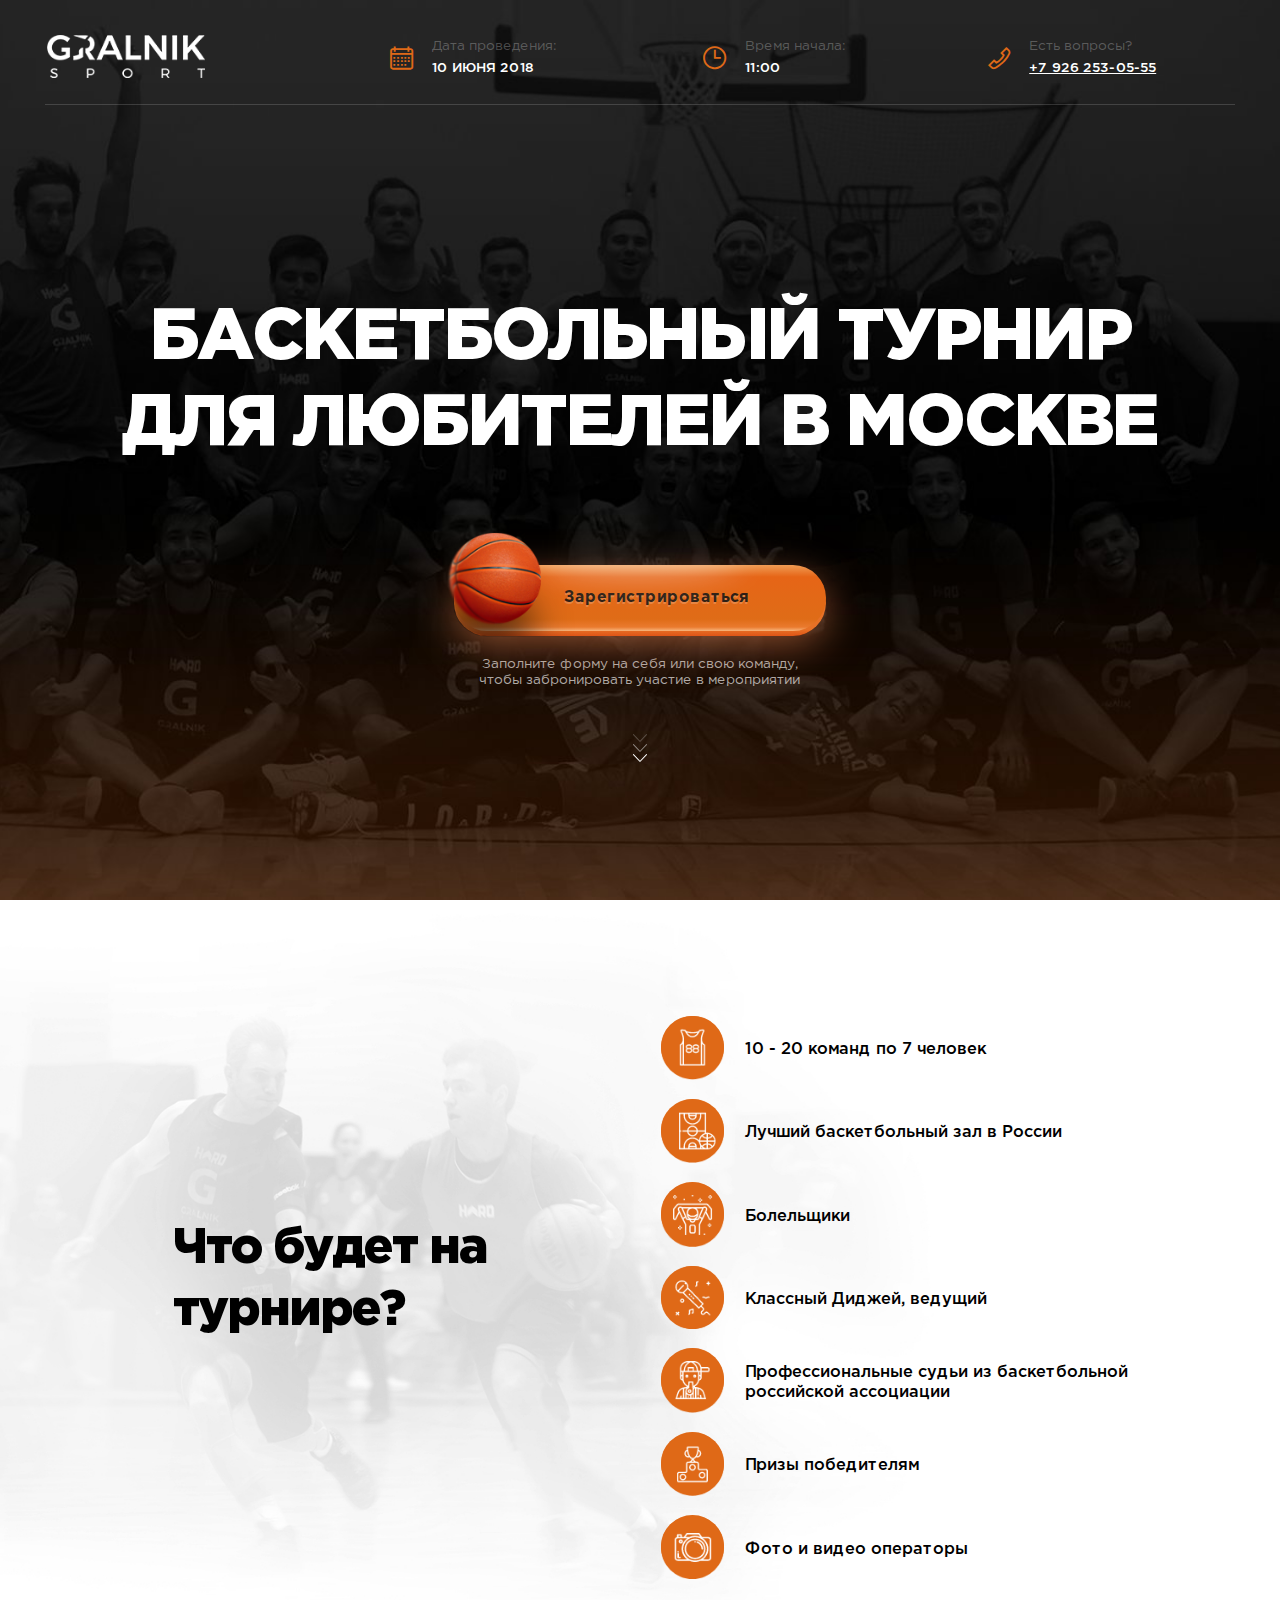
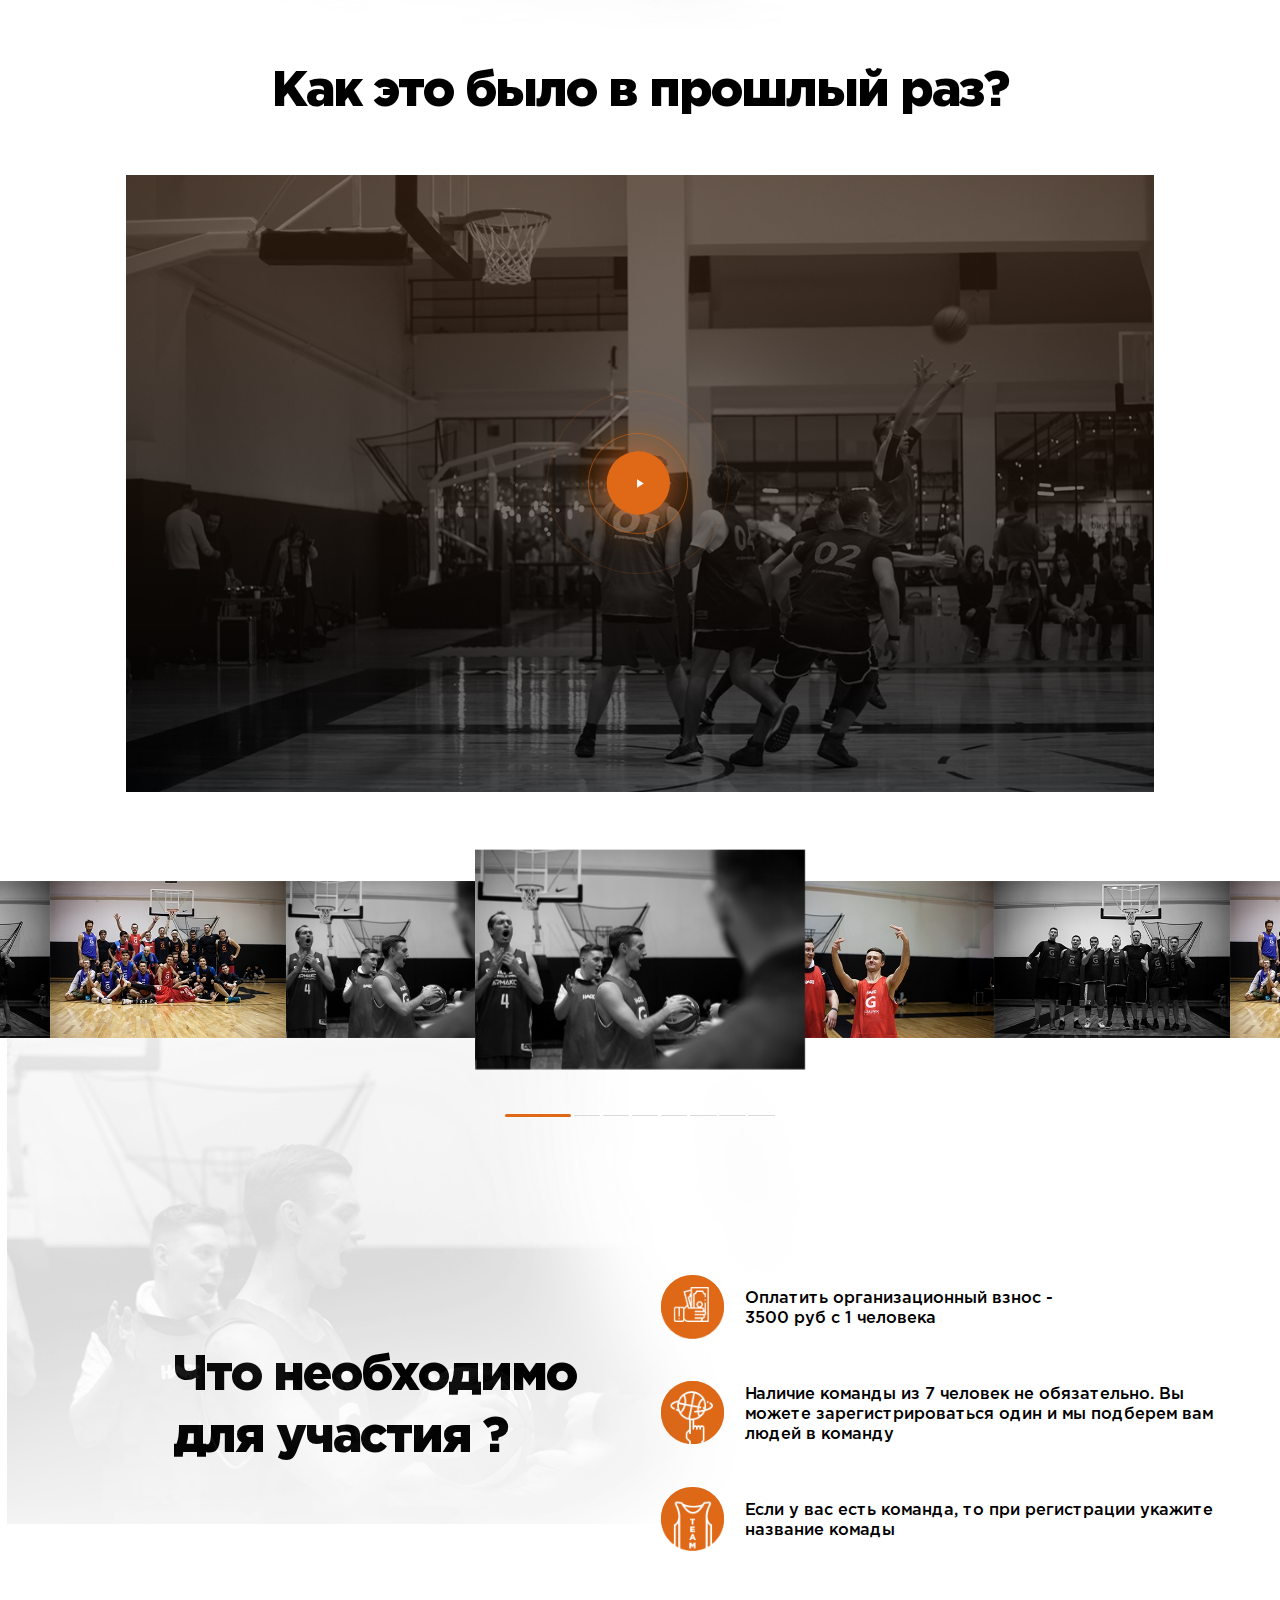
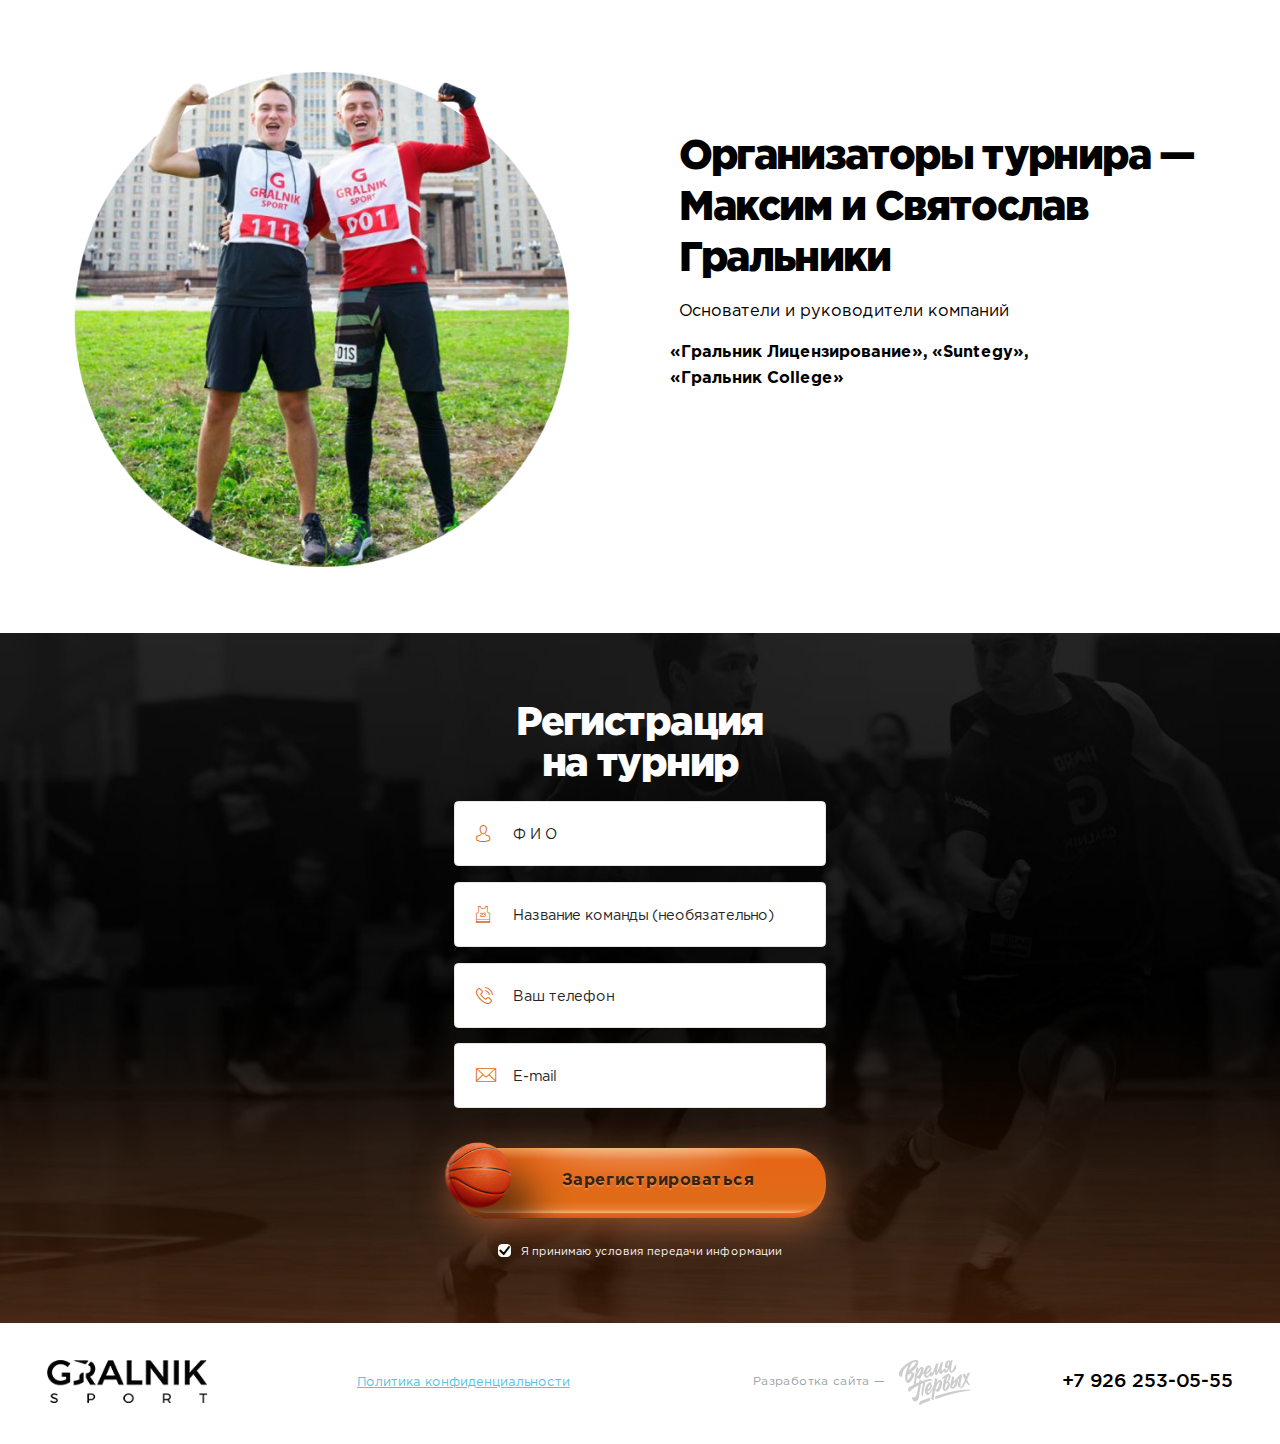
==== commit 99239053: "Блок с братьями" ====
--- a/index.html
+++ b/index.html
@@ -262,6 +262,23 @@
 			</div>
 		</section>
 		<!-- end regulation -->
+
+		<!-- begin bros -->
+		<section id="bros" class="bros">
+			<div class="container_center">
+			
+				<div class="bros__right">
+					<h2 class="section__title">Организаторы турнира — Максим и Святослав Гральники</h2>
+					<div class="bros__sub">Основатели и руководители компаний</div>
+					<div class="bros__bold">«Гральник Лицензирование», «Suntegy», «Гральник College»</div>
+				</div>
+				<div class="bros__img">
+					<img src="img/brosers.png">
+				</div>
+				
+			</div>
+		</section>
+		<!-- end bros -->
 
 		<!-- begin registration -->
 		<section id="registration" class="registration">
--- a/css/style.css
+++ b/css/style.css
@@ -1,4 +1,4 @@
-/*! Evgeniy Ivanov - 2018 busforward@gmail.com Skype: ivanov_ea */.footer .container_center:after,.footer:after,.header .container_center:after,.header:after,.main__content:after{content:'';display:table;clear:both}.footer:before{content:'';display:table;clear:both}@font-face{font-family:"Gotham Pro";font-style:normal;font-weight:300;src:url("../fonts/GothamPro-Light.eot?") format("eot"), url("../fonts/GothamPro-Light.woff2") format("woff2"), url("../fonts/GothamPro-Light.woff") format("woff"), url("../fonts/GothamPro-Light.ttf") format("truetype"), url("../fonts/GothamPro-Light.svg#Gotham_Pro") format("svg")}@font-face{font-family:"Gotham Pro";font-style:italic;font-weight:300;src:url("../fonts/GothamPro-LightItalic.eot?") format("eot"), url("../fonts/GothamPro-LightItalic.woff2") format("woff2"), url("../fonts/GothamPro-LightItalic.woff") format("woff"), url("../fonts/GothamPro-LightItalic.ttf") format("truetype"), url("../fonts/GothamPro-LightItalic.svg#Gotham_Pro") format("svg")}@font-face{font-family:"Gotham Pro";font-style:normal;font-weight:400;src:url("../fonts/GothamPro.eot?") format("eot"), url("../fonts/GothamPro.woff2") format("woff2"), url("../fonts/GothamPro.woff") format("woff"), url("../fonts/GothamPro.ttf") format("truetype"), url("../fonts/GothamPro.svg#Gotham_Pro") format("svg")}@font-face{font-family:"Gotham Pro";font-style:italic;font-weight:400;src:url("../fonts/GothamPro-Italic.eot?") format("eot"), url("../fonts/GothamPro-Italic.woff2") format("woff2"), url("../fonts/GothamPro-Italic.woff") format("woff"), url("../fonts/GothamPro-Italic.ttf") format("truetype"), url("../fonts/GothamPro-Italic.svg#Gotham_Pro") format("svg")}@font-face{font-family:"Gotham Pro";font-style:normal;font-weight:500;src:url("../fonts/GothamPro-Medium.eot?") format("eot"), url("../fonts/GothamPro-Medium.woff2") format("woff2"), url("../fonts/GothamPro-Medium.woff") format("woff"), url("../fonts/GothamPro-Medium.ttf") format("truetype"), url("../fonts/GothamPro-Medium.svg#Gotham_Pro") format("svg")}@font-face{font-family:"Gotham Pro";font-style:italic;font-weight:500;src:url("../fonts/GothamPro-MediumItalic.eot?") format("eot"), url("../fonts/GothamPro-MediumItalic.woff2") format("woff2"), url("../fonts/GothamPro-MediumItalic.woff") format("woff"), url("../fonts/GothamPro-MediumItalic.ttf") format("truetype"), url("../fonts/GothamPro-MediumItalic.svg#Gotham_Pro") format("svg")}@font-face{font-family:"Gotham Pro";font-style:normal;font-weight:600;src:url("../fonts/GothamPro-Bold.eot?") format("eot"), url("../fonts/GothamPro-Bold.woff2") format("woff2"), url("../fonts/GothamPro-Bold.woff") format("woff"), url("../fonts/GothamPro-Bold.ttf") format("truetype"), url("../fonts/GothamPro-Bold.svg#Gotham_Pro") format("svg")}@font-face{font-family:"Gotham Pro";font-style:italic;font-weight:600;src:url("../fonts/GothamPro-BoldItalic.eot?") format("eot"), url("../fonts/GothamPro-BoldItalic.woff2") format("woff2"), url("../fonts/GothamPro-BoldItalic.woff") format("woff"), url("../fonts/GothamPro-BoldItalic.ttf") format("truetype"), url("../fonts/GothamPro-BoldItalic.svg#Gotham_Pro") format("svg")}@font-face{font-family:"Gotham Pro";font-style:normal;font-weight:900;src:url("../fonts/GothamPro-Black.eot?") format("eot"), url("../fonts/GothamPro-Black.woff2") format("woff2"), url("../fonts/GothamPro-Black.woff") format("woff"), url("../fonts/GothamPro-Black.ttf") format("truetype"), url("../fonts/GothamPro-Black.svg#Gotham_Pro") format("svg")}@font-face{font-family:"Gotham Pro";font-style:italic;font-weight:900;src:url("../fonts/GothamPro-BlackItalic.eot?") format("eot"), url("../fonts/GothamPro-BlackItalic.woff2") format("woff2"), url("../fonts/GothamPro-BlackItalic.woff") format("woff"), url("../fonts/GothamPro-BlackItalic.ttf") format("truetype"), url("../fonts/GothamPro-BlackItalic.svg#Gotham_Pro") format("svg")}*{-webkit-box-sizing:border-box;box-sizing:border-box}.wrapper,body,html{height:100%;position:relative;-webkit-box-sizing:content-box;box-sizing:content-box}
+/*! Evgeniy Ivanov - 2018 busforward@gmail.com Skype: ivanov_ea */.bros .container_center:after,.footer .container_center:after,.footer:after,.header .container_center:after,.header:after,.main__content:after{content:'';display:table;clear:both}.footer:before{content:'';display:table;clear:both}@font-face{font-family:"Gotham Pro";font-style:normal;font-weight:300;src:url("../fonts/GothamPro-Light.eot?") format("eot"), url("../fonts/GothamPro-Light.woff2") format("woff2"), url("../fonts/GothamPro-Light.woff") format("woff"), url("../fonts/GothamPro-Light.ttf") format("truetype"), url("../fonts/GothamPro-Light.svg#Gotham_Pro") format("svg")}@font-face{font-family:"Gotham Pro";font-style:italic;font-weight:300;src:url("../fonts/GothamPro-LightItalic.eot?") format("eot"), url("../fonts/GothamPro-LightItalic.woff2") format("woff2"), url("../fonts/GothamPro-LightItalic.woff") format("woff"), url("../fonts/GothamPro-LightItalic.ttf") format("truetype"), url("../fonts/GothamPro-LightItalic.svg#Gotham_Pro") format("svg")}@font-face{font-family:"Gotham Pro";font-style:normal;font-weight:400;src:url("../fonts/GothamPro.eot?") format("eot"), url("../fonts/GothamPro.woff2") format("woff2"), url("../fonts/GothamPro.woff") format("woff"), url("../fonts/GothamPro.ttf") format("truetype"), url("../fonts/GothamPro.svg#Gotham_Pro") format("svg")}@font-face{font-family:"Gotham Pro";font-style:italic;font-weight:400;src:url("../fonts/GothamPro-Italic.eot?") format("eot"), url("../fonts/GothamPro-Italic.woff2") format("woff2"), url("../fonts/GothamPro-Italic.woff") format("woff"), url("../fonts/GothamPro-Italic.ttf") format("truetype"), url("../fonts/GothamPro-Italic.svg#Gotham_Pro") format("svg")}@font-face{font-family:"Gotham Pro";font-style:normal;font-weight:500;src:url("../fonts/GothamPro-Medium.eot?") format("eot"), url("../fonts/GothamPro-Medium.woff2") format("woff2"), url("../fonts/GothamPro-Medium.woff") format("woff"), url("../fonts/GothamPro-Medium.ttf") format("truetype"), url("../fonts/GothamPro-Medium.svg#Gotham_Pro") format("svg")}@font-face{font-family:"Gotham Pro";font-style:italic;font-weight:500;src:url("../fonts/GothamPro-MediumItalic.eot?") format("eot"), url("../fonts/GothamPro-MediumItalic.woff2") format("woff2"), url("../fonts/GothamPro-MediumItalic.woff") format("woff"), url("../fonts/GothamPro-MediumItalic.ttf") format("truetype"), url("../fonts/GothamPro-MediumItalic.svg#Gotham_Pro") format("svg")}@font-face{font-family:"Gotham Pro";font-style:normal;font-weight:600;src:url("../fonts/GothamPro-Bold.eot?") format("eot"), url("../fonts/GothamPro-Bold.woff2") format("woff2"), url("../fonts/GothamPro-Bold.woff") format("woff"), url("../fonts/GothamPro-Bold.ttf") format("truetype"), url("../fonts/GothamPro-Bold.svg#Gotham_Pro") format("svg")}@font-face{font-family:"Gotham Pro";font-style:italic;font-weight:600;src:url("../fonts/GothamPro-BoldItalic.eot?") format("eot"), url("../fonts/GothamPro-BoldItalic.woff2") format("woff2"), url("../fonts/GothamPro-BoldItalic.woff") format("woff"), url("../fonts/GothamPro-BoldItalic.ttf") format("truetype"), url("../fonts/GothamPro-BoldItalic.svg#Gotham_Pro") format("svg")}@font-face{font-family:"Gotham Pro";font-style:normal;font-weight:900;src:url("../fonts/GothamPro-Black.eot?") format("eot"), url("../fonts/GothamPro-Black.woff2") format("woff2"), url("../fonts/GothamPro-Black.woff") format("woff"), url("../fonts/GothamPro-Black.ttf") format("truetype"), url("../fonts/GothamPro-Black.svg#Gotham_Pro") format("svg")}@font-face{font-family:"Gotham Pro";font-style:italic;font-weight:900;src:url("../fonts/GothamPro-BlackItalic.eot?") format("eot"), url("../fonts/GothamPro-BlackItalic.woff2") format("woff2"), url("../fonts/GothamPro-BlackItalic.woff") format("woff"), url("../fonts/GothamPro-BlackItalic.ttf") format("truetype"), url("../fonts/GothamPro-BlackItalic.svg#Gotham_Pro") format("svg")}*{-webkit-box-sizing:border-box;box-sizing:border-box}.wrapper,body,html{height:100%;position:relative;-webkit-box-sizing:content-box;box-sizing:content-box}
 
-/*! normalize.css v7.0.0 | MIT License | github.com/necolas/normalize.css */html{-ms-text-size-adjust:100%;-webkit-text-size-adjust:100%}body{margin:0;font-size:100%;font-family:"Gotham Pro";color:#000;line-height:1.2}article,aside,details,figcaption,figure,footer,header,hgroup,main,nav,section,summary{display:block}h1{font-size:2em;margin:0.67em 0}figcaption,figure,main{display:block}figure{margin:1em 40px}hr{-webkit-box-sizing:content-box;box-sizing:content-box;height:0;overflow:visible}pre{font-family:monospace, monospace;font-size:1em}a{background-color:transparent;-webkit-text-decoration-skip:objects}a:focus{outline:0}abbr[title]{border-bottom:none;text-decoration:underline;-webkit-text-decoration:underline dotted;text-decoration:underline dotted}b,strong{font-weight:inherit}b,strong{font-weight:bolder}code,kbd,samp{font-family:monospace, monospace;font-size:1em}dfn{font-style:italic}mark{background-color:#ff0;color:#000}small{font-size:80%}sub,sup{font-size:75%;line-height:0;position:relative;vertical-align:baseline}sub{bottom:-0.25em}sup{top:-0.5em}audio,video{display:inline-block}audio:not([controls]){display:none;height:0}img{border-style:none;max-width:100%}svg:not(:root){overflow:hidden}button,input,optgroup,select,textarea{margin:0}button,input{overflow:visible;outline:0}button,select{text-transform:none}[type=reset],[type=submit],button,html [type=button]{-webkit-appearance:button}[type=button]::-moz-focus-inner,[type=reset]::-moz-focus-inner,[type=submit]::-moz-focus-inner,button::-moz-focus-inner{border-style:none;padding:0}[type=button]:-moz-focusring,[type=reset]:-moz-focusring,[type=submit]:-moz-focusring,button:-moz-focusring{outline:1px dotted ButtonText}fieldset{padding:0.35em 0.75em 0.625em}legend{-webkit-box-sizing:border-box;box-sizing:border-box;color:inherit;display:table;max-width:100%;padding:0;white-space:normal}progress{display:inline-block;vertical-align:baseline}textarea{overflow:auto}[type=checkbox],[type=radio]{-webkit-box-sizing:border-box;box-sizing:border-box;padding:0}[type=number]::-webkit-inner-spin-button,[type=number]::-webkit-outer-spin-button{height:auto}[type=search]{-webkit-appearance:textfield;outline-offset:-2px}[type=search]::-webkit-search-cancel-button,[type=search]::-webkit-search-decoration{-webkit-appearance:none}::-webkit-file-upload-button{-webkit-appearance:button;font:inherit}details,menu{display:block}summary{display:list-item}canvas{display:inline-block}template{display:none}[hidden]{display:none}@font-face{font-family:'gralink';src:url("../fonts/gralink.eot?abf8li");src:url("../fonts/gralink.eot?abf8li#iefix") format("embedded-opentype"), url("../fonts/gralink.ttf?abf8li") format("truetype"), url("../fonts/gralink.woff?abf8li") format("woff"), url("../fonts/gralink.svg?abf8li#gralink") format("svg");font-weight:normal;font-style:normal}[class*=" icon-"],[class^=icon-]{font-family:'gralink'!important;speak:none;font-style:normal;font-weight:normal;font-variant:normal;text-transform:none;line-height:1;-webkit-font-smoothing:antialiased;-moz-osx-font-smoothing:grayscale}.icon-call:before{content:"\e900"}.icon-check:before{content:"\e901"}.icon-clock:before{content:"\e902"}.icon-date:before{content:"\e903"}.icon-maika:before{content:"\e904"}.icon-mail:before{content:"\e905"}.icon-phone:before{content:"\e906"}.icon-user:before{content:"\e907"}input:not([type]),input[type=datetime],input[type=email],input[type=number],input[type=password],input[type=search],input[type=tel],input[type=text],input[type=url],textarea{background-color:#ffffff;border:1px solid #e6e6e6;padding:1.8em 1.7em 1.6em 4em;outline:none;font-size:1.059em;font-weight:400;font-family:"Gotham Pro";border-radius:.3em;-webkit-transition:all 0.3ss;-o-transition:all 0.3ss;transition:all 0.3ss}input:not([type]):hover,input[type=datetime]:hover,input[type=email]:hover,input[type=number]:hover,input[type=password]:hover,input[type=search]:hover,input[type=tel]:hover,input[type=text]:hover,input[type=url]:hover,textarea:hover{border:1px solid #e6e6e6;background-color:#ffffff;-webkit-box-shadow:0 0 3.824em rgba(255, 255, 255, 0.63);box-shadow:0 0 3.824em rgba(255, 255, 255, 0.63)}input:not([type]):focus,input[type=datetime]:focus,input[type=email]:focus,input[type=number]:focus,input[type=password]:focus,input[type=search]:focus,input[type=tel]:focus,input[type=text]:focus,input[type=url]:focus,textarea:focus{border:1px solid #e6e6e6;background-color:#ffffff}input:not([type]).invalid::-webkit-input-placeholder,input[type=datetime].invalid::-webkit-input-placeholder,input[type=email].invalid::-webkit-input-placeholder,input[type=number].invalid::-webkit-input-placeholder,input[type=password].invalid::-webkit-input-placeholder,input[type=search].invalid::-webkit-input-placeholder,input[type=tel].invalid::-webkit-input-placeholder,input[type=text].invalid::-webkit-input-placeholder,input[type=url].invalid::-webkit-input-placeholder,textarea.invalid::-webkit-input-placeholder{color:#e30613}input:not([type]).invalid:-moz-placeholder,input[type=datetime].invalid:-moz-placeholder,input[type=email].invalid:-moz-placeholder,input[type=number].invalid:-moz-placeholder,input[type=password].invalid:-moz-placeholder,input[type=search].invalid:-moz-placeholder,input[type=tel].invalid:-moz-placeholder,input[type=text].invalid:-moz-placeholder,input[type=url].invalid:-moz-placeholder,textarea.invalid:-moz-placeholder{color:#e30613}input:not([type]).invalid::-moz-placeholder,input[type=datetime].invalid::-moz-placeholder,input[type=email].invalid::-moz-placeholder,input[type=number].invalid::-moz-placeholder,input[type=password].invalid::-moz-placeholder,input[type=search].invalid::-moz-placeholder,input[type=tel].invalid::-moz-placeholder,input[type=text].invalid::-moz-placeholder,input[type=url].invalid::-moz-placeholder,textarea.invalid::-moz-placeholder{color:#e30613}input:not([type]).invalid:-ms-input-placeholder,input[type=datetime].invalid:-ms-input-placeholder,input[type=email].invalid:-ms-input-placeholder,input[type=number].invalid:-ms-input-placeholder,input[type=password].invalid:-ms-input-placeholder,input[type=search].invalid:-ms-input-placeholder,input[type=tel].invalid:-ms-input-placeholder,input[type=text].invalid:-ms-input-placeholder,input[type=url].invalid:-ms-input-placeholder,textarea.invalid:-ms-input-placeholder{color:#e30613}input:not([type])::-webkit-input-placeholder,input[type=datetime]::-webkit-input-placeholder,input[type=email]::-webkit-input-placeholder,input[type=number]::-webkit-input-placeholder,input[type=password]::-webkit-input-placeholder,input[type=search]::-webkit-input-placeholder,input[type=tel]::-webkit-input-placeholder,input[type=text]::-webkit-input-placeholder,input[type=url]::-webkit-input-placeholder,textarea::-webkit-input-placeholder{color:#252525}input:not([type]):-moz-placeholder,input[type=datetime]:-moz-placeholder,input[type=email]:-moz-placeholder,input[type=number]:-moz-placeholder,input[type=password]:-moz-placeholder,input[type=search]:-moz-placeholder,input[type=tel]:-moz-placeholder,input[type=text]:-moz-placeholder,input[type=url]:-moz-placeholder,textarea:-moz-placeholder{color:#252525}input:not([type])::-moz-placeholder,input[type=datetime]::-moz-placeholder,input[type=email]::-moz-placeholder,input[type=number]::-moz-placeholder,input[type=password]::-moz-placeholder,input[type=search]::-moz-placeholder,input[type=tel]::-moz-placeholder,input[type=text]::-moz-placeholder,input[type=url]::-moz-placeholder,textarea::-moz-placeholder{color:#252525}input:not([type]):-ms-input-placeholder,input[type=datetime]:-ms-input-placeholder,input[type=email]:-ms-input-placeholder,input[type=number]:-ms-input-placeholder,input[type=password]:-ms-input-placeholder,input[type=search]:-ms-input-placeholder,input[type=tel]:-ms-input-placeholder,input[type=text]:-ms-input-placeholder,input[type=url]:-ms-input-placeholder,textarea:-ms-input-placeholder{color:#252525}input[type=search]::-webkit-search-cancel-button,input[type=search]::-webkit-search-decoration{-webkit-appearance:none}input[type=number]::-webkit-inner-spin-button,input[type=number]::-webkit-outer-spin-button{height:auto}input[type=checkbox],input[type=radio]{padding:0}input[type=checkbox]:not(:disabled),input[type=radio]:not(:disabled){cursor:pointer}input[type=checkbox],input[type=radio]{display:inline-block;height:1em;width:1em;border:1px solid #fff;overflow:hidden;margin-top:-0.1em;vertical-align:middle;-webkit-appearance:none;outline:0;background:0 0;text-align:center;position:relative}input[type=radio]{border-radius:50%}input[type=checkbox]:before,input[type=radio]:before{display:block}input[type=radio]:checked:before{content:'';width:6px;height:6px;top:50%;left:50%;margin-top:-3px;margin-left:-3px;display:block;position:absolute;border-radius:50%;background:#000}input[type=checkbox]{border-radius:0.3em;margin-right:0.4em}input[type=checkbox]:checked{background-color:#fff}input[type=checkbox]:checked:before,input[type=checkbox]:indeterminate:before{content:"\e901";font-family:'gralink'!important;font-size:1em;-webkit-font-smoothing:antialiased;text-align:center;line-height:0.8;color:#000}input[type=checkbox]:indeterminate:before{content:"\f068"}input[type=checkbox]:disabled,input[type=radio]:disabled{border-color:#ddd}input[type=radio]:disabled:checked:before{background-color:#aaa}input[type=checkbox]:disabled:checked:before,input[type=checkbox]:disabled:indeterminate:before{color:#aaa}.btn{color:rgba(20, 20, 20, 0.9);font-family:"Gotham Pro";font-size:1em;text-shadow:0 0.118em 0 rgba(255, 255, 255, 0.2);font-weight:600;padding:0;width:27.3em;border:none;outline:none;text-decoration:none;display:inline-block;-webkit-box-shadow:0 0.588em 3em rgba(255, 141, 87, 0.53);box-shadow:0 0.588em 3em rgba(255, 141, 87, 0.53);border-radius:4em;background-image:-webkit-gradient(linear, left bottom, left top, from(#df5517), color-stop(10%, #e77126), to(#e77126));background-image:-webkit-linear-gradient(bottom, #df5517 0%, #e77126 10%, #e77126 100%);background-image:-o-linear-gradient(bottom, #df5517 0%, #e77126 10%, #e77126 100%);background-image:linear-gradient(to top, #df5517 0%, #e77126 10%, #e77126 100%);text-align:center;max-width:100%;cursor:pointer;text-decoration:none;position:relative;-webkit-transition:all .3s;-o-transition:all .3s;transition:all .3s}.btn:before{content:'';position:absolute;background:url("../img/ball.png") no-repeat center;background-size:100% 100%;width:7em;padding-bottom:7em;z-index:4;left:-0.6em;bottom:0.6em;-webkit-transition:all .3s;-o-transition:all .3s;transition:all .3s}.btn:after{content:'';position:absolute;background:url("../img/btn-shadow.png") no-repeat center;background-size:100% 100%;width:9em;padding-bottom:6.6em;z-index:3;left:-0.07em;bottom:-0.09em}.btn span{position:relative;z-index:1;top:-0.3em;font-size:1.15em;border-radius:4.4em;padding:1.5em 3em 1.5em 5.2em;letter-spacing:0.03em;display:block;-webkit-transition:all .3s;-o-transition:all .3s;transition:all .3s;background-color:#fcb615;background-image:-webkit-gradient(linear, left bottom, left top, from(#f8b57c), color-stop(6%, #ea7a2e), color-stop(18%, #df6c17), color-stop(82%, #e66517), to(#f09c54));background-image:-webkit-linear-gradient(bottom, #f8b57c 0%, #ea7a2e 6%, #df6c17 18%, #e66517 82%, #f09c54 100%);background-image:-o-linear-gradient(bottom, #f8b57c 0%, #ea7a2e 6%, #df6c17 18%, #e66517 82%, #f09c54 100%);background-image:linear-gradient(to top, #f8b57c 0%, #ea7a2e 6%, #df6c17 18%, #e66517 82%, #f09c54 100%)}.btn span:before{content:'';position:absolute;top:0;width:70%;left:15%;padding-bottom:20%;background:url("../img/btn-light.png") no-repeat top center;background-size:100%}.btn:hover{-webkit-box-shadow:0 0.588em 3em rgba(255, 141, 87, 0.53);box-shadow:0 0.588em 3em rgba(255, 141, 87, 0.53);background-image:-webkit-gradient(linear, left bottom, left top, from(#df5517), color-stop(10%, #e77126), to(#e77126));background-image:-webkit-linear-gradient(bottom, #df5517 0%, #e77126 10%, #e77126 100%);background-image:-o-linear-gradient(bottom, #df5517 0%, #e77126 10%, #e77126 100%);background-image:linear-gradient(to top, #df5517 0%, #e77126 10%, #e77126 100%)}.btn:hover span{background-color:#fcb615;background-image:-webkit-gradient(linear, left bottom, left top, from(#f8b57c), color-stop(6%, #ea7a2e), color-stop(18%, #df6c17), color-stop(82%, #f89458), to(#f09c54));background-image:-webkit-linear-gradient(bottom, #f8b57c 0%, #ea7a2e 6%, #df6c17 18%, #f89458 82%, #f09c54 100%);background-image:-o-linear-gradient(bottom, #f8b57c 0%, #ea7a2e 6%, #df6c17 18%, #f89458 82%, #f09c54 100%);background-image:linear-gradient(to top, #f8b57c 0%, #ea7a2e 6%, #df6c17 18%, #f89458 82%, #f09c54 100%)}.btn:active:before{bottom:0.2em}.btn:active span{top:-0.04em}@media (max-width:767px){.btn{width:26em}}.wrapper{font-size:1em;min-height:100%;height:auto!important;height:100%;margin:0 auto -auto auto}.wrapper_success{display:table;width:100%;text-align:center;background:url("../img/success-bg.jpg") no-repeat center center;background-size:cover;color:#fff}.wrapper_success .header{padding-top:4.2em;text-align:center}.wrapper_success .header__logo{float:none;margin-right:0}.wrapper_success_in{display:table-cell;vertical-align:middle}.wrapper_success h2{max-width:7em;display:block;font-size:5.1em;margin:2.2em auto 0.5em;text-transform:uppercase}.wrapper_success p{font-size:1.5em;margin-bottom:3.2em}.wrapper_success .btn{padding:1.6em;width:18em;font-size:0.9em;color:#fff;letter-spacing:0.02em;font-weight:500}.wrapper_success .btn:after,.wrapper_success .btn:before{display:none}@media (max-width:767px){.wrapper{overflow:hidden}}.main__content{padding-bottom:auto}.container_center{max-width:87.5em;padding:0 15px;margin-left:auto;margin-right:auto}.column{-webkit-column-count:4;column-count:4;-webkit-column-gap:20px;column-gap:20px;-webkit-column-width:300px;column-width:300px}.slick-slider{position:relative;display:block;-webkit-box-sizing:border-box;box-sizing:border-box;-webkit-touch-callout:none;-webkit-user-select:none;-khtml-user-select:none;-moz-user-select:none;-ms-user-select:none;user-select:none;-ms-touch-action:pan-y;touch-action:pan-y;-webkit-tap-highlight-color:transparent}.slick-list{position:relative;overflow:hidden;display:block;margin:0;padding:0}.slick-list:focus{outline:none}.slick-list.dragging{cursor:pointer;cursor:hand}.slick-slider .slick-list,.slick-slider .slick-track{-webkit-transform:translate3d(0, 0, 0);-moz-transform:translate3d(0, 0, 0);-ms-transform:translate3d(0, 0, 0);-o-transform:translate3d(0, 0, 0);transform:translate3d(0, 0, 0)}.slick-track{position:relative;left:0;top:0;display:block;margin-left:auto;margin-right:auto}.slick-track:after,.slick-track:before{content:"";display:table}.slick-track:after{clear:both}.slick-loading .slick-track{visibility:hidden}.slick-slide{float:left;height:100%;min-height:1px;outline:0;display:none}[dir=rtl] .slick-slide{float:right}.slick-slide img{display:block}.slick-slide.slick-loading img{display:none}.slick-slide.dragging img{pointer-events:none}.slick-initialized .slick-slide{display:block}.slick-loading .slick-slide{visibility:hidden}.slick-vertical .slick-slide{display:block;height:auto;border:1px solid transparent}.slick-arrow.slick-hidden{display:none}.modal{display:none;overflow:auto;overflow-y:scroll;position:fixed;top:0;right:0;bottom:0;left:0;z-index:1050;-webkit-overflow-scrolling:touch;outline:0}.modal-open{overflow:hidden}.modal-close{position:absolute;width:1.6em;height:1.6em;right:1em;top:1em}.modal-close:after,.modal-close:before{content:'';position:absolute;display:block;width:1.4em;border-top:1px solid #000;top:.7em}.modal-close:before{-webkit-transform:rotate(45deg);-ms-transform:rotate(45deg);transform:rotate(45deg)}.modal-close:after{-webkit-transform:rotate(-45deg);-ms-transform:rotate(-45deg);transform:rotate(-45deg)}.modal-close:hover{opacity:.8}.modal.fade .modal-dialog{-webkit-transform:translate(0, -25%);-ms-transform:translate(0, -25%);transform:translate(0, -25%);-webkit-transition:-webkit-transform 0.3s ease-out;transition:-webkit-transform 0.3s ease-out;-o-transition:transform 0.3s ease-out;transition:transform 0.3s ease-out;transition:transform 0.3s ease-out, -webkit-transform 0.3s ease-out}.modal.in .modal-dialog{-webkit-transform:translate(0, 0);-ms-transform:translate(0, 0);transform:translate(0, 0);position:relative}.modal-dialog{position:relative;width:auto;margin:10px auto;max-width:690px}.modal-content{position:relative;background-color:#fff;border:1px solid #999;border:1px solid rgba(0, 0, 0, 0.2);border-radius:6px;-webkit-box-shadow:0 3px 9px rgba(0, 0, 0, 0.5);box-shadow:0 3px 9px rgba(0, 0, 0, 0.5);background-clip:padding-box;outline:0;padding:3em  2.5em}.modal-backdrop{position:fixed;top:0;right:0;bottom:0;left:0;z-index:1040;background-color:#000}.modal-backdrop.fade{opacity:0;filter:alpha(opacity=0)}.modal-backdrop.in{opacity:.5;filter:alpha(opacity=50)}.modal-header{padding:15px 0;min-height:16.42857143px;color:#666;font-size:18px}.modal-header .close{margin-top:-2px}.modal-title{margin:0;line-height:1.42857143}.modal-body{position:relative;padding:0}.modal-footer{margin-top:15px;padding:19px 20px 20px;text-align:right;border-top:1px solid #e5e5e5}.modal-footer .btn+.btn{margin-left:5px;margin-bottom:0}.modal-footer .btn-group .btn+.btn{margin-left:-1px}.modal-footer .btn-block+.btn-block{margin-left:0}.header{position:absolute;width:100%}.header .container_center{padding:2.6em 15px 1.6em;position:relative}.header .container_center:before{content:'';position:absolute;bottom:0;left:0;width:100%;height:1px;background-color:#d9d9d9;opacity:0.19}.header i{color:#df6917;font-size:1.7em;display:inline-block;vertical-align:middle;margin-right:0.65em}.header__logo{float:left;width:11.6em;margin-right:12.7em}.header__logo img{margin-left:-0.9em}.header__date{float:left;margin-right:10.8em}.header__time{float:left;margin-right:10.5em}.header__phone{float:left}.header__item{display:inline-block;vertical-align:middle;margin-top:0.2em;margin-bottom:0.2em}.header__name{color:rgba(255, 255, 255, 0.26);font-size:1em;margin-bottom:0.4em}.header__data{color:#ffffff;font-size:1em;font-weight:500;text-transform:uppercase;letter-spacing:0.009em}@media (max-width:767px){.header{text-align:center}.header .container_center{padding:1.6em 15px 0.6em}.header .container_center:before{display:none}.header__logo{float:none;display:block;text-align:center;width:auto;margin-right:0;padding-bottom:18px;border-bottom:1px solid rgba(217, 217, 217, 0.6);margin-bottom:20px}.header__logo img{width:150px}.header__date{float:none;display:inline-block;width:49%;margin-right:0}.header__time{float:none;display:inline-block;width:49%;margin-right:0}.header__phone{margin-top:17px;display:inline-block;float:none}.header__item{text-align:left}}.firstScreen{background:url("../img/f-bg.jpg") no-repeat center;background-size:cover;display:table;text-align:center;width:100%}.firstScreen__middle{display:table-cell;vertical-align:middle;padding-top:14.9em;padding-bottom:3em}.firstScreen__title{color:#ffffff;font-size:5.3em;letter-spacing:-0.03em;text-transform:uppercase;font-weight:900;margin:0 auto 1.4em}.firstScreen__action{margin-bottom:1.5em}.firstScreen__sub{color:rgba(255, 255, 255, 0.66);margin:0 auto 3.3em;width:24em;letter-spacing:0em}@media (max-width:767px){.firstScreen__middle{padding-top:212px}.firstScreen__title{font-size:35px;margin-bottom:54px}}@media (max-width:370px){.firstScreen__middle{padding-top:212px}.firstScreen__title{font-size:30px}}.section__title{font-size:3.65em;letter-spacing:-0.04em;font-weight:900;line-height:1.25;margin:0}@media (max-width:767px){.section__title{font-size:28px;text-align:center}}.events{background:url("../img/event-bg.jpg") no-repeat left -0.6em top -6em;background-size:84.5em;padding:8.5em 0 4.6em}.events .container_center{display:table;width:100%;padding-left:10%}.events .section__title{display:table-cell;vertical-align:middle;width:46.6%;padding-bottom:1.1em}.events__list{display:table-cell}.events__item{display:table;margin-bottom:1.1em}.events__img{display:table-cell}.events__img_circle{border-radius:50%;background-color:#df6917;display:inline-block;width:4.65em;height:4.61em;line-height:6.6em;text-align:center}.events__img_circle img{display:inline}.events__name{display:table-cell;vertical-align:middle;padding-left:1.3em;font-size:1.2em;font-weight:500}.events_reg{position:relative;padding:9.3em 0 5.1em;background:none;z-index:2}.events_reg:before{content:'';position:absolute;width:59.5em;top:-8.1em;left:.5em;padding-bottom:38%;background:url(../img/reg-bg.png) no-repeat left -0.4em top -10em;background-size:100%;z-index:0}.events_reg .events__item{margin-bottom:2.8em}@media (max-width:767px){.events{padding-top:50px;padding-bottom:50px}.events .container_center{padding-left:15px}.events .section__title{display:block;width:100%}.events__list{display:block}.events_reg:before{width:100%;top:0;padding-bottom:auto;height:100%;background-size:cover;background-position:left -13em top}}.video .container_center{max-width:77.7em}.video .section__title{text-align:center;margin-bottom:1.05em}.video__preview{margin-bottom:3.2em}.video__prev{width:100%;height:100%;position:absolute;top:0;left:0}.video__wrap{position:relative;padding-bottom:60%;overflow:hidden}.video__wrap iframe{position:absolute;left:0;top:0;width:100%;height:100%}.video__play{position:absolute;width:11.6em;height:11.9em;background:url("../img/play.svg") no-repeat center center;background-size:100% 100%;top:50%;left:50%;margin-top:-6em;margin-left:-5.8em;-webkit-transition:all .5s;-o-transition:all .5s;transition:all .5s;cursor:pointer}.video__play:hover{-webkit-transform:scale(1.1);-ms-transform:scale(1.1);transform:scale(1.1)}.video__play:hover:before{top:23%;left:21%;width:53%;height:52%}.video__play:hover:after{top:11%;left:9%;width:77%;height:77%}.video__play:before{content:'';display:block;top:19%;left:17%;width:62%;height:61%;border-radius:50%;border:0.118em solid #df6917;opacity:0.52;position:absolute;-webkit-transition:all 0.6s;-o-transition:all 0.6s;transition:all 0.6s}.video__play:after{content:'';display:block;top:-7%;left:-9%;width:114%;height:112%;border-radius:50%;border:0.118em solid #df6917;opacity:0.16;position:absolute;-webkit-transition:all 0.6s;-o-transition:all 0.6s;transition:all 0.6s}.video__thumbs{position:relative;z-index:5}.video__thumbs img{display:block;width:100%;-webkit-transition:all .8s;-o-transition:all .8s;transition:all .8s}.video__thumbsItem{padding:3.3em 0;outline:0;cursor:pointer;overflow:hidden;-webkit-transition:all .5s;-o-transition:all .5s;transition:all .5s}.video__thumbs .slick-current{-webkit-transform:scale(1.4);-ms-transform:scale(1.4);transform:scale(1.4);cursor:default;z-index:100}.video__thumbs .slick-dots{text-align:center;padding:0;margin:1.8em 0}.video__thumbs .slick-dots li{display:inline-block;width:1.941em;height:0.118em;border-radius:0.059em;background-color:#dadada;margin:.1em;-webkit-transition:all .5s;-o-transition:all .5s;transition:all .5s;vertical-align:middle;cursor:pointer}.video__thumbs .slick-dots li.slick-active{width:4.824em;height:0.235em;border-radius:0.118em;background-color:#df6917}.video__thumbs .slick-dots button{display:none}@media (max-width:767px){.video__preview{-webkit-box-sizing:content-box;box-sizing:content-box;margin-left:-15px;margin-right:-15px;width:auto;margin-bottom:19px}.video__thumbs .slick-current{-webkit-transform:scale(1.2);-ms-transform:scale(1.2);transform:scale(1.2)}}.registration{background:url("../img/registr-bg.jpg") no-repeat center center;background-size:cover;padding:5.1em 0 4.7em}.registration .section__title{color:#fff;text-align:center;font-size:2.9em;line-height:1.05;margin-bottom:0.4em}@media (max-width:767px){.registration{padding-top:50px;padding-bottom:50px}.registration .section__title{font-size:28px;margin-bottom:24px}}.form{width:27.3em;margin:auto}.form__row{position:relative;margin-bottom:1.15em}.form__row input{padding:1.8em 1.7em 1.6em 4em;width:100%}.form__row i{position:absolute;font-size:1.25em;top:50%;margin-top:-0.5em;left:1.3em;color:#df6917}.form__row i.icon-mail{font-size:1em;left:1.6em}.form__action{margin-top:3.3em}.form__privacy{margin-top:1.8em;text-align:center}.form__privacy label{font-size:0.8em;color:#fff}.form__privacy a{color:#fff;text-decoration:none}.form__privacy a:hover{text-decoration:underline}.form .btn:before{width:5em;padding-bottom:5em;left:-0.8em}.form .btn span{font-size:1.2em}@media (max-width:767px){.form{width:100%;max-width:360px}.form .btn{width:100%}}.footer{position:relative;padding:2.7em 0;height:auto}.footer .container_center{max-width:89.3em}.footer__left{float:left}.footer__right{float:right}.footer__center{overflow:hidden;text-align:center}.footer__logo{margin-right:4.4em;width:11.7em;display:inline-block}.footer__tel{font-size:1.4em;font-weight:500;text-decoration:none;color:#000;margin-top:0.6em;display:inline-block}.footer__privacy{font-size:0.94em;color:#56c2e5;margin-right:14em}.footer__time{display:inline-table;text-decoration:none;vertical-align:middle}.footer__timeText{display:table-cell;vertical-align:middle;color:#9aa4a8;font-size:0.882em;padding-right:1.2em}.footer__timeImg{display:table-cell}.footer__timeImg img{display:block}.footer__timeImg img:first-child{display:none}.footer__timeImg img:last-child{display:block}.footer__timeImg:hover img:first-child{display:block}.footer__timeImg:hover img:last-child{display:none}@media (max-width:767px){.footer{text-align:center}.footer__left{float:none}.footer__right{float:none}.footer__logo{margin-right:0;margin-bottom:7px}.footer__tel{margin-bottom:10px}.footer__privacy{display:block;margin-right:0;margin-bottom:16px}}
+/*! normalize.css v7.0.0 | MIT License | github.com/necolas/normalize.css */html{-ms-text-size-adjust:100%;-webkit-text-size-adjust:100%}body{margin:0;font-size:100%;font-family:"Gotham Pro";color:#000;line-height:1.2}article,aside,details,figcaption,figure,footer,header,hgroup,main,nav,section,summary{display:block}h1{font-size:2em;margin:0.67em 0}figcaption,figure,main{display:block}figure{margin:1em 40px}hr{-webkit-box-sizing:content-box;box-sizing:content-box;height:0;overflow:visible}pre{font-family:monospace, monospace;font-size:1em}a{background-color:transparent;-webkit-text-decoration-skip:objects}a:focus{outline:0}abbr[title]{border-bottom:none;text-decoration:underline;-webkit-text-decoration:underline dotted;text-decoration:underline dotted}b,strong{font-weight:inherit}b,strong{font-weight:bolder}code,kbd,samp{font-family:monospace, monospace;font-size:1em}dfn{font-style:italic}mark{background-color:#ff0;color:#000}small{font-size:80%}sub,sup{font-size:75%;line-height:0;position:relative;vertical-align:baseline}sub{bottom:-0.25em}sup{top:-0.5em}audio,video{display:inline-block}audio:not([controls]){display:none;height:0}img{border-style:none;max-width:100%}svg:not(:root){overflow:hidden}button,input,optgroup,select,textarea{margin:0}button,input{overflow:visible;outline:0}button,select{text-transform:none}[type=reset],[type=submit],button,html [type=button]{-webkit-appearance:button}[type=button]::-moz-focus-inner,[type=reset]::-moz-focus-inner,[type=submit]::-moz-focus-inner,button::-moz-focus-inner{border-style:none;padding:0}[type=button]:-moz-focusring,[type=reset]:-moz-focusring,[type=submit]:-moz-focusring,button:-moz-focusring{outline:1px dotted ButtonText}fieldset{padding:0.35em 0.75em 0.625em}legend{-webkit-box-sizing:border-box;box-sizing:border-box;color:inherit;display:table;max-width:100%;padding:0;white-space:normal}progress{display:inline-block;vertical-align:baseline}textarea{overflow:auto}[type=checkbox],[type=radio]{-webkit-box-sizing:border-box;box-sizing:border-box;padding:0}[type=number]::-webkit-inner-spin-button,[type=number]::-webkit-outer-spin-button{height:auto}[type=search]{-webkit-appearance:textfield;outline-offset:-2px}[type=search]::-webkit-search-cancel-button,[type=search]::-webkit-search-decoration{-webkit-appearance:none}::-webkit-file-upload-button{-webkit-appearance:button;font:inherit}details,menu{display:block}summary{display:list-item}canvas{display:inline-block}template{display:none}[hidden]{display:none}@font-face{font-family:'gralink';src:url("../fonts/gralink.eot?abf8li");src:url("../fonts/gralink.eot?abf8li#iefix") format("embedded-opentype"), url("../fonts/gralink.ttf?abf8li") format("truetype"), url("../fonts/gralink.woff?abf8li") format("woff"), url("../fonts/gralink.svg?abf8li#gralink") format("svg");font-weight:normal;font-style:normal}[class*=" icon-"],[class^=icon-]{font-family:'gralink'!important;speak:none;font-style:normal;font-weight:normal;font-variant:normal;text-transform:none;line-height:1;-webkit-font-smoothing:antialiased;-moz-osx-font-smoothing:grayscale}.icon-call:before{content:"\e900"}.icon-check:before{content:"\e901"}.icon-clock:before{content:"\e902"}.icon-date:before{content:"\e903"}.icon-maika:before{content:"\e904"}.icon-mail:before{content:"\e905"}.icon-phone:before{content:"\e906"}.icon-user:before{content:"\e907"}input:not([type]),input[type=datetime],input[type=email],input[type=number],input[type=password],input[type=search],input[type=tel],input[type=text],input[type=url],textarea{background-color:#ffffff;border:1px solid #e6e6e6;padding:1.8em 1.7em 1.6em 4em;outline:none;font-size:1.059em;font-weight:400;font-family:"Gotham Pro";border-radius:.3em;-webkit-transition:all 0.3ss;-o-transition:all 0.3ss;transition:all 0.3ss}input:not([type]):hover,input[type=datetime]:hover,input[type=email]:hover,input[type=number]:hover,input[type=password]:hover,input[type=search]:hover,input[type=tel]:hover,input[type=text]:hover,input[type=url]:hover,textarea:hover{border:1px solid #e6e6e6;background-color:#ffffff;-webkit-box-shadow:0 0 3.824em rgba(255, 255, 255, 0.63);box-shadow:0 0 3.824em rgba(255, 255, 255, 0.63)}input:not([type]):focus,input[type=datetime]:focus,input[type=email]:focus,input[type=number]:focus,input[type=password]:focus,input[type=search]:focus,input[type=tel]:focus,input[type=text]:focus,input[type=url]:focus,textarea:focus{border:1px solid #e6e6e6;background-color:#ffffff}input:not([type]).invalid::-webkit-input-placeholder,input[type=datetime].invalid::-webkit-input-placeholder,input[type=email].invalid::-webkit-input-placeholder,input[type=number].invalid::-webkit-input-placeholder,input[type=password].invalid::-webkit-input-placeholder,input[type=search].invalid::-webkit-input-placeholder,input[type=tel].invalid::-webkit-input-placeholder,input[type=text].invalid::-webkit-input-placeholder,input[type=url].invalid::-webkit-input-placeholder,textarea.invalid::-webkit-input-placeholder{color:#e30613}input:not([type]).invalid:-moz-placeholder,input[type=datetime].invalid:-moz-placeholder,input[type=email].invalid:-moz-placeholder,input[type=number].invalid:-moz-placeholder,input[type=password].invalid:-moz-placeholder,input[type=search].invalid:-moz-placeholder,input[type=tel].invalid:-moz-placeholder,input[type=text].invalid:-moz-placeholder,input[type=url].invalid:-moz-placeholder,textarea.invalid:-moz-placeholder{color:#e30613}input:not([type]).invalid::-moz-placeholder,input[type=datetime].invalid::-moz-placeholder,input[type=email].invalid::-moz-placeholder,input[type=number].invalid::-moz-placeholder,input[type=password].invalid::-moz-placeholder,input[type=search].invalid::-moz-placeholder,input[type=tel].invalid::-moz-placeholder,input[type=text].invalid::-moz-placeholder,input[type=url].invalid::-moz-placeholder,textarea.invalid::-moz-placeholder{color:#e30613}input:not([type]).invalid:-ms-input-placeholder,input[type=datetime].invalid:-ms-input-placeholder,input[type=email].invalid:-ms-input-placeholder,input[type=number].invalid:-ms-input-placeholder,input[type=password].invalid:-ms-input-placeholder,input[type=search].invalid:-ms-input-placeholder,input[type=tel].invalid:-ms-input-placeholder,input[type=text].invalid:-ms-input-placeholder,input[type=url].invalid:-ms-input-placeholder,textarea.invalid:-ms-input-placeholder{color:#e30613}input:not([type])::-webkit-input-placeholder,input[type=datetime]::-webkit-input-placeholder,input[type=email]::-webkit-input-placeholder,input[type=number]::-webkit-input-placeholder,input[type=password]::-webkit-input-placeholder,input[type=search]::-webkit-input-placeholder,input[type=tel]::-webkit-input-placeholder,input[type=text]::-webkit-input-placeholder,input[type=url]::-webkit-input-placeholder,textarea::-webkit-input-placeholder{color:#252525}input:not([type]):-moz-placeholder,input[type=datetime]:-moz-placeholder,input[type=email]:-moz-placeholder,input[type=number]:-moz-placeholder,input[type=password]:-moz-placeholder,input[type=search]:-moz-placeholder,input[type=tel]:-moz-placeholder,input[type=text]:-moz-placeholder,input[type=url]:-moz-placeholder,textarea:-moz-placeholder{color:#252525}input:not([type])::-moz-placeholder,input[type=datetime]::-moz-placeholder,input[type=email]::-moz-placeholder,input[type=number]::-moz-placeholder,input[type=password]::-moz-placeholder,input[type=search]::-moz-placeholder,input[type=tel]::-moz-placeholder,input[type=text]::-moz-placeholder,input[type=url]::-moz-placeholder,textarea::-moz-placeholder{color:#252525}input:not([type]):-ms-input-placeholder,input[type=datetime]:-ms-input-placeholder,input[type=email]:-ms-input-placeholder,input[type=number]:-ms-input-placeholder,input[type=password]:-ms-input-placeholder,input[type=search]:-ms-input-placeholder,input[type=tel]:-ms-input-placeholder,input[type=text]:-ms-input-placeholder,input[type=url]:-ms-input-placeholder,textarea:-ms-input-placeholder{color:#252525}input[type=search]::-webkit-search-cancel-button,input[type=search]::-webkit-search-decoration{-webkit-appearance:none}input[type=number]::-webkit-inner-spin-button,input[type=number]::-webkit-outer-spin-button{height:auto}input[type=checkbox],input[type=radio]{padding:0}input[type=checkbox]:not(:disabled),input[type=radio]:not(:disabled){cursor:pointer}input[type=checkbox],input[type=radio]{display:inline-block;height:1em;width:1em;border:1px solid #fff;overflow:hidden;margin-top:-0.1em;vertical-align:middle;-webkit-appearance:none;outline:0;background:0 0;text-align:center;position:relative}input[type=radio]{border-radius:50%}input[type=checkbox]:before,input[type=radio]:before{display:block}input[type=radio]:checked:before{content:'';width:6px;height:6px;top:50%;left:50%;margin-top:-3px;margin-left:-3px;display:block;position:absolute;border-radius:50%;background:#000}input[type=checkbox]{border-radius:0.3em;margin-right:0.4em}input[type=checkbox]:checked{background-color:#fff}input[type=checkbox]:checked:before,input[type=checkbox]:indeterminate:before{content:"\e901";font-family:'gralink'!important;font-size:1em;-webkit-font-smoothing:antialiased;text-align:center;line-height:0.8;color:#000}input[type=checkbox]:indeterminate:before{content:"\f068"}input[type=checkbox]:disabled,input[type=radio]:disabled{border-color:#ddd}input[type=radio]:disabled:checked:before{background-color:#aaa}input[type=checkbox]:disabled:checked:before,input[type=checkbox]:disabled:indeterminate:before{color:#aaa}.btn{color:rgba(20, 20, 20, 0.9);font-family:"Gotham Pro";font-size:1em;text-shadow:0 0.118em 0 rgba(255, 255, 255, 0.2);font-weight:600;padding:0;width:27.3em;border:none;outline:none;text-decoration:none;display:inline-block;-webkit-box-shadow:0 0.588em 3em rgba(255, 141, 87, 0.53);box-shadow:0 0.588em 3em rgba(255, 141, 87, 0.53);border-radius:4em;background-image:-webkit-gradient(linear, left bottom, left top, from(#df5517), color-stop(10%, #e77126), to(#e77126));background-image:-webkit-linear-gradient(bottom, #df5517 0%, #e77126 10%, #e77126 100%);background-image:-o-linear-gradient(bottom, #df5517 0%, #e77126 10%, #e77126 100%);background-image:linear-gradient(to top, #df5517 0%, #e77126 10%, #e77126 100%);text-align:center;max-width:100%;cursor:pointer;text-decoration:none;position:relative;-webkit-transition:all .3s;-o-transition:all .3s;transition:all .3s}.btn:before{content:'';position:absolute;background:url("../img/ball.png") no-repeat center;background-size:100% 100%;width:7em;padding-bottom:7em;z-index:4;left:-0.6em;bottom:0.6em;-webkit-transition:all .3s;-o-transition:all .3s;transition:all .3s}.btn:after{content:'';position:absolute;background:url("../img/btn-shadow.png") no-repeat center;background-size:100% 100%;width:9em;padding-bottom:6.6em;z-index:3;left:-0.07em;bottom:-0.09em}.btn span{position:relative;z-index:1;top:-0.3em;font-size:1.15em;border-radius:4.4em;padding:1.5em 3em 1.5em 5.2em;letter-spacing:0.03em;display:block;-webkit-transition:all .3s;-o-transition:all .3s;transition:all .3s;background-color:#fcb615;background-image:-webkit-gradient(linear, left bottom, left top, from(#f8b57c), color-stop(6%, #ea7a2e), color-stop(18%, #df6c17), color-stop(82%, #e66517), to(#f09c54));background-image:-webkit-linear-gradient(bottom, #f8b57c 0%, #ea7a2e 6%, #df6c17 18%, #e66517 82%, #f09c54 100%);background-image:-o-linear-gradient(bottom, #f8b57c 0%, #ea7a2e 6%, #df6c17 18%, #e66517 82%, #f09c54 100%);background-image:linear-gradient(to top, #f8b57c 0%, #ea7a2e 6%, #df6c17 18%, #e66517 82%, #f09c54 100%)}.btn span:before{content:'';position:absolute;top:0;width:70%;left:15%;padding-bottom:20%;background:url("../img/btn-light.png") no-repeat top center;background-size:100%}.btn:hover{-webkit-box-shadow:0 0.588em 3em rgba(255, 141, 87, 0.53);box-shadow:0 0.588em 3em rgba(255, 141, 87, 0.53);background-image:-webkit-gradient(linear, left bottom, left top, from(#df5517), color-stop(10%, #e77126), to(#e77126));background-image:-webkit-linear-gradient(bottom, #df5517 0%, #e77126 10%, #e77126 100%);background-image:-o-linear-gradient(bottom, #df5517 0%, #e77126 10%, #e77126 100%);background-image:linear-gradient(to top, #df5517 0%, #e77126 10%, #e77126 100%)}.btn:hover span{background-color:#fcb615;background-image:-webkit-gradient(linear, left bottom, left top, from(#f8b57c), color-stop(6%, #ea7a2e), color-stop(18%, #df6c17), color-stop(82%, #f89458), to(#f09c54));background-image:-webkit-linear-gradient(bottom, #f8b57c 0%, #ea7a2e 6%, #df6c17 18%, #f89458 82%, #f09c54 100%);background-image:-o-linear-gradient(bottom, #f8b57c 0%, #ea7a2e 6%, #df6c17 18%, #f89458 82%, #f09c54 100%);background-image:linear-gradient(to top, #f8b57c 0%, #ea7a2e 6%, #df6c17 18%, #f89458 82%, #f09c54 100%)}.btn:active:before{bottom:0.2em}.btn:active span{top:-0.04em}@media (max-width:767px){.btn{width:26em}}.wrapper{font-size:1em;min-height:100%;height:auto!important;height:100%;margin:0 auto -auto auto}.wrapper_success{display:table;width:100%;text-align:center;background:url("../img/success-bg.jpg") no-repeat center center;background-size:cover;color:#fff}.wrapper_success .header{padding-top:4.2em;text-align:center}.wrapper_success .header__logo{float:none;margin-right:0}.wrapper_success_in{display:table-cell;vertical-align:middle}.wrapper_success h2{max-width:7em;display:block;font-size:5.1em;margin:2.2em auto 0.5em;text-transform:uppercase}.wrapper_success p{font-size:1.5em;margin-bottom:3.2em}.wrapper_success .btn{padding:1.6em;width:18em;font-size:0.9em;color:#fff;letter-spacing:0.02em;font-weight:500}.wrapper_success .btn:after,.wrapper_success .btn:before{display:none}@media (max-width:767px){.wrapper{overflow:hidden}}.main__content{padding-bottom:auto}.container_center{max-width:87.5em;padding:0 15px;margin-left:auto;margin-right:auto}.column{-webkit-column-count:4;column-count:4;-webkit-column-gap:20px;column-gap:20px;-webkit-column-width:300px;column-width:300px}.slick-slider{position:relative;display:block;-webkit-box-sizing:border-box;box-sizing:border-box;-webkit-touch-callout:none;-webkit-user-select:none;-khtml-user-select:none;-moz-user-select:none;-ms-user-select:none;user-select:none;-ms-touch-action:pan-y;touch-action:pan-y;-webkit-tap-highlight-color:transparent}.slick-list{position:relative;overflow:hidden;display:block;margin:0;padding:0}.slick-list:focus{outline:none}.slick-list.dragging{cursor:pointer;cursor:hand}.slick-slider .slick-list,.slick-slider .slick-track{-webkit-transform:translate3d(0, 0, 0);-moz-transform:translate3d(0, 0, 0);-ms-transform:translate3d(0, 0, 0);-o-transform:translate3d(0, 0, 0);transform:translate3d(0, 0, 0)}.slick-track{position:relative;left:0;top:0;display:block;margin-left:auto;margin-right:auto}.slick-track:after,.slick-track:before{content:"";display:table}.slick-track:after{clear:both}.slick-loading .slick-track{visibility:hidden}.slick-slide{float:left;height:100%;min-height:1px;outline:0;display:none}[dir=rtl] .slick-slide{float:right}.slick-slide img{display:block}.slick-slide.slick-loading img{display:none}.slick-slide.dragging img{pointer-events:none}.slick-initialized .slick-slide{display:block}.slick-loading .slick-slide{visibility:hidden}.slick-vertical .slick-slide{display:block;height:auto;border:1px solid transparent}.slick-arrow.slick-hidden{display:none}.modal{display:none;overflow:auto;overflow-y:scroll;position:fixed;top:0;right:0;bottom:0;left:0;z-index:1050;-webkit-overflow-scrolling:touch;outline:0}.modal-open{overflow:hidden}.modal-close{position:absolute;width:1.6em;height:1.6em;right:1em;top:1em}.modal-close:after,.modal-close:before{content:'';position:absolute;display:block;width:1.4em;border-top:1px solid #000;top:.7em}.modal-close:before{-webkit-transform:rotate(45deg);-ms-transform:rotate(45deg);transform:rotate(45deg)}.modal-close:after{-webkit-transform:rotate(-45deg);-ms-transform:rotate(-45deg);transform:rotate(-45deg)}.modal-close:hover{opacity:.8}.modal.fade .modal-dialog{-webkit-transform:translate(0, -25%);-ms-transform:translate(0, -25%);transform:translate(0, -25%);-webkit-transition:-webkit-transform 0.3s ease-out;transition:-webkit-transform 0.3s ease-out;-o-transition:transform 0.3s ease-out;transition:transform 0.3s ease-out;transition:transform 0.3s ease-out, -webkit-transform 0.3s ease-out}.modal.in .modal-dialog{-webkit-transform:translate(0, 0);-ms-transform:translate(0, 0);transform:translate(0, 0);position:relative}.modal-dialog{position:relative;width:auto;margin:10px auto;max-width:690px}.modal-content{position:relative;background-color:#fff;border:1px solid #999;border:1px solid rgba(0, 0, 0, 0.2);border-radius:6px;-webkit-box-shadow:0 3px 9px rgba(0, 0, 0, 0.5);box-shadow:0 3px 9px rgba(0, 0, 0, 0.5);background-clip:padding-box;outline:0;padding:3em  2.5em}.modal-backdrop{position:fixed;top:0;right:0;bottom:0;left:0;z-index:1040;background-color:#000}.modal-backdrop.fade{opacity:0;filter:alpha(opacity=0)}.modal-backdrop.in{opacity:.5;filter:alpha(opacity=50)}.modal-header{padding:15px 0;min-height:16.42857143px;color:#666;font-size:18px}.modal-header .close{margin-top:-2px}.modal-title{margin:0;line-height:1.42857143}.modal-body{position:relative;padding:0}.modal-footer{margin-top:15px;padding:19px 20px 20px;text-align:right;border-top:1px solid #e5e5e5}.modal-footer .btn+.btn{margin-left:5px;margin-bottom:0}.modal-footer .btn-group .btn+.btn{margin-left:-1px}.modal-footer .btn-block+.btn-block{margin-left:0}.header{position:absolute;width:100%}.header .container_center{padding:2.6em 15px 1.6em;position:relative}.header .container_center:before{content:'';position:absolute;bottom:0;left:0;width:100%;height:1px;background-color:#d9d9d9;opacity:0.19}.header i{color:#df6917;font-size:1.7em;display:inline-block;vertical-align:middle;margin-right:0.65em}.header__logo{float:left;width:11.6em;margin-right:12.7em}.header__logo img{margin-left:-0.9em}.header__date{float:left;margin-right:10.8em}.header__time{float:left;margin-right:10.5em}.header__phone{float:left}.header__item{display:inline-block;vertical-align:middle;margin-top:0.2em;margin-bottom:0.2em}.header__name{color:rgba(255, 255, 255, 0.26);font-size:1em;margin-bottom:0.4em}.header__data{color:#ffffff;font-size:1em;font-weight:500;text-transform:uppercase;letter-spacing:0.009em}@media (max-width:767px){.header{text-align:center}.header .container_center{padding:1.6em 15px 0.6em}.header .container_center:before{display:none}.header__logo{float:none;display:block;text-align:center;width:auto;margin-right:0;padding-bottom:18px;border-bottom:1px solid rgba(217, 217, 217, 0.6);margin-bottom:20px}.header__logo img{width:150px}.header__date{float:none;display:inline-block;width:49%;margin-right:0}.header__time{float:none;display:inline-block;width:49%;margin-right:0}.header__phone{margin-top:17px;display:inline-block;float:none}.header__item{text-align:left}}.firstScreen{background:url("../img/f-bg.jpg") no-repeat center;background-size:cover;display:table;text-align:center;width:100%}.firstScreen__middle{display:table-cell;vertical-align:middle;padding-top:14.9em;padding-bottom:3em}.firstScreen__title{color:#ffffff;font-size:5.3em;letter-spacing:-0.03em;text-transform:uppercase;font-weight:900;margin:0 auto 1.4em}.firstScreen__action{margin-bottom:1.5em}.firstScreen__sub{color:rgba(255, 255, 255, 0.66);margin:0 auto 3.3em;width:24em;letter-spacing:0em}@media (max-width:767px){.firstScreen__middle{padding-top:212px}.firstScreen__title{font-size:35px;margin-bottom:54px}}@media (max-width:370px){.firstScreen__middle{padding-top:212px}.firstScreen__title{font-size:30px}}.section__title{font-size:3.65em;letter-spacing:-0.04em;font-weight:900;line-height:1.25;margin:0}@media (max-width:767px){.section__title{font-size:28px;text-align:center}}.events{background:url("../img/event-bg.jpg") no-repeat left -0.6em top -6em;background-size:84.5em;padding:8.5em 0 4.6em}.events .container_center{display:table;width:100%;padding-left:10%}.events .section__title{display:table-cell;vertical-align:middle;width:46.6%;padding-bottom:1.1em}.events__list{display:table-cell}.events__item{display:table;margin-bottom:1.1em}.events__img{display:table-cell}.events__img_circle{border-radius:50%;background-color:#df6917;display:inline-block;width:4.65em;height:4.61em;line-height:6.6em;text-align:center}.events__img_circle img{display:inline}.events__name{display:table-cell;vertical-align:middle;padding-left:1.3em;font-size:1.2em;font-weight:500}.events_reg{position:relative;padding:9.3em 0 5.1em;background:none;z-index:2}.events_reg:before{content:'';position:absolute;width:59.5em;top:-8.1em;left:.5em;padding-bottom:38%;background:url(../img/reg-bg.png) no-repeat left -0.4em top -10em;background-size:100%;z-index:0}.events_reg .events__item{margin-bottom:2.8em}@media (max-width:767px){.events{padding-top:50px;padding-bottom:50px}.events .container_center{padding-left:15px}.events .section__title{display:block;width:100%}.events__list{display:block}.events_reg:before{width:100%;top:0;padding-bottom:auto;height:100%;background-size:cover;background-position:left -13em top}}.video .container_center{max-width:77.7em}.video .section__title{text-align:center;margin-bottom:1.05em}.video__preview{margin-bottom:3.2em}.video__prev{width:100%;height:100%;position:absolute;top:0;left:0}.video__wrap{position:relative;padding-bottom:60%;overflow:hidden}.video__wrap iframe{position:absolute;left:0;top:0;width:100%;height:100%}.video__play{position:absolute;width:11.6em;height:11.9em;background:url("../img/play.svg") no-repeat center center;background-size:100% 100%;top:50%;left:50%;margin-top:-6em;margin-left:-5.8em;-webkit-transition:all .5s;-o-transition:all .5s;transition:all .5s;cursor:pointer}.video__play:hover{-webkit-transform:scale(1.1);-ms-transform:scale(1.1);transform:scale(1.1)}.video__play:hover:before{top:23%;left:21%;width:53%;height:52%}.video__play:hover:after{top:11%;left:9%;width:77%;height:77%}.video__play:before{content:'';display:block;top:19%;left:17%;width:62%;height:61%;border-radius:50%;border:0.118em solid #df6917;opacity:0.52;position:absolute;-webkit-transition:all 0.6s;-o-transition:all 0.6s;transition:all 0.6s}.video__play:after{content:'';display:block;top:-7%;left:-9%;width:114%;height:112%;border-radius:50%;border:0.118em solid #df6917;opacity:0.16;position:absolute;-webkit-transition:all 0.6s;-o-transition:all 0.6s;transition:all 0.6s}.video__thumbs{position:relative;z-index:5}.video__thumbs img{display:block;width:100%;-webkit-transition:all .8s;-o-transition:all .8s;transition:all .8s}.video__thumbsItem{padding:3.3em 0;outline:0;cursor:pointer;overflow:hidden;-webkit-transition:all .5s;-o-transition:all .5s;transition:all .5s}.video__thumbs .slick-current{-webkit-transform:scale(1.4);-ms-transform:scale(1.4);transform:scale(1.4);cursor:default;z-index:100}.video__thumbs .slick-dots{text-align:center;padding:0;margin:1.8em 0}.video__thumbs .slick-dots li{display:inline-block;width:1.941em;height:0.118em;border-radius:0.059em;background-color:#dadada;margin:.1em;-webkit-transition:all .5s;-o-transition:all .5s;transition:all .5s;vertical-align:middle;cursor:pointer}.video__thumbs .slick-dots li.slick-active{width:4.824em;height:0.235em;border-radius:0.118em;background-color:#df6917}.video__thumbs .slick-dots button{display:none}@media (max-width:767px){.video__preview{-webkit-box-sizing:content-box;box-sizing:content-box;margin-left:-15px;margin-right:-15px;width:auto;margin-bottom:19px}.video__thumbs .slick-current{-webkit-transform:scale(1.2);-ms-transform:scale(1.2);transform:scale(1.2)}}.bros{padding:0.6em 0 4.9em}.bros .container_center{max-width:85.6em}.bros .section__title{font-size:3em;margin-bottom:0.42em}.bros__right{float:right;width:46.6%;padding-top:4.5em}.bros__sub{font-size:1.2em;letter-spacing:0.0001em;margin-bottom:1.1em}.bros__bold{max-width:84%;font-weight:600;font-size:1.2em;line-height:1.6;margin-left:-0.5em}.bros__img{overflow:hidden}.bros__img img{display:block;width:36.5em}@media (max-width:767px){.bros .section__title{font-size:24px}.bros__right{float:none;width:100%;text-align:center;margin-bottom:20px}.bros__sub{font-size:14px}.bros__bold{font-size:14px;max-width:none}}.registration{background:url("../img/registr-bg.jpg") no-repeat center center;background-size:cover;padding:5.1em 0 4.7em}.registration .section__title{color:#fff;text-align:center;font-size:2.9em;line-height:1.05;margin-bottom:0.4em}@media (max-width:767px){.registration{padding-top:50px;padding-bottom:50px}.registration .section__title{font-size:28px;margin-bottom:24px}}.form{width:27.3em;margin:auto}.form__row{position:relative;margin-bottom:1.15em}.form__row input{padding:1.8em 1.7em 1.6em 4em;width:100%}.form__row i{position:absolute;font-size:1.25em;top:50%;margin-top:-0.5em;left:1.3em;color:#df6917}.form__row i.icon-mail{font-size:1em;left:1.6em}.form__action{margin-top:3.3em}.form__privacy{margin-top:1.8em;text-align:center}.form__privacy label{font-size:0.8em;color:#fff}.form__privacy a{color:#fff;text-decoration:none}.form__privacy a:hover{text-decoration:underline}.form .btn:before{width:5em;padding-bottom:5em;left:-0.8em}.form .btn span{font-size:1.2em}@media (max-width:767px){.form{width:100%;max-width:360px}.form .btn{width:100%}}.footer{position:relative;padding:2.7em 0;height:auto}.footer .container_center{max-width:89.3em}.footer__left{float:left}.footer__right{float:right}.footer__center{overflow:hidden;text-align:center}.footer__logo{margin-right:4.4em;width:11.7em;display:inline-block}.footer__tel{font-size:1.4em;font-weight:500;text-decoration:none;color:#000;margin-top:0.6em;display:inline-block}.footer__privacy{font-size:0.94em;color:#56c2e5;margin-right:14em}.footer__time{display:inline-table;text-decoration:none;vertical-align:middle}.footer__timeText{display:table-cell;vertical-align:middle;color:#9aa4a8;font-size:0.882em;padding-right:1.2em}.footer__timeImg{display:table-cell}.footer__timeImg img{display:block}.footer__timeImg img:first-child{display:none}.footer__timeImg img:last-child{display:block}.footer__timeImg:hover img:first-child{display:block}.footer__timeImg:hover img:last-child{display:none}@media (max-width:767px){.footer{text-align:center}.footer__left{float:none}.footer__right{float:none}.footer__logo{margin-right:0;margin-bottom:7px}.footer__tel{margin-bottom:10px}.footer__privacy{display:block;margin-right:0;margin-bottom:16px}}
 /*# sourceMappingURL=style.css.map */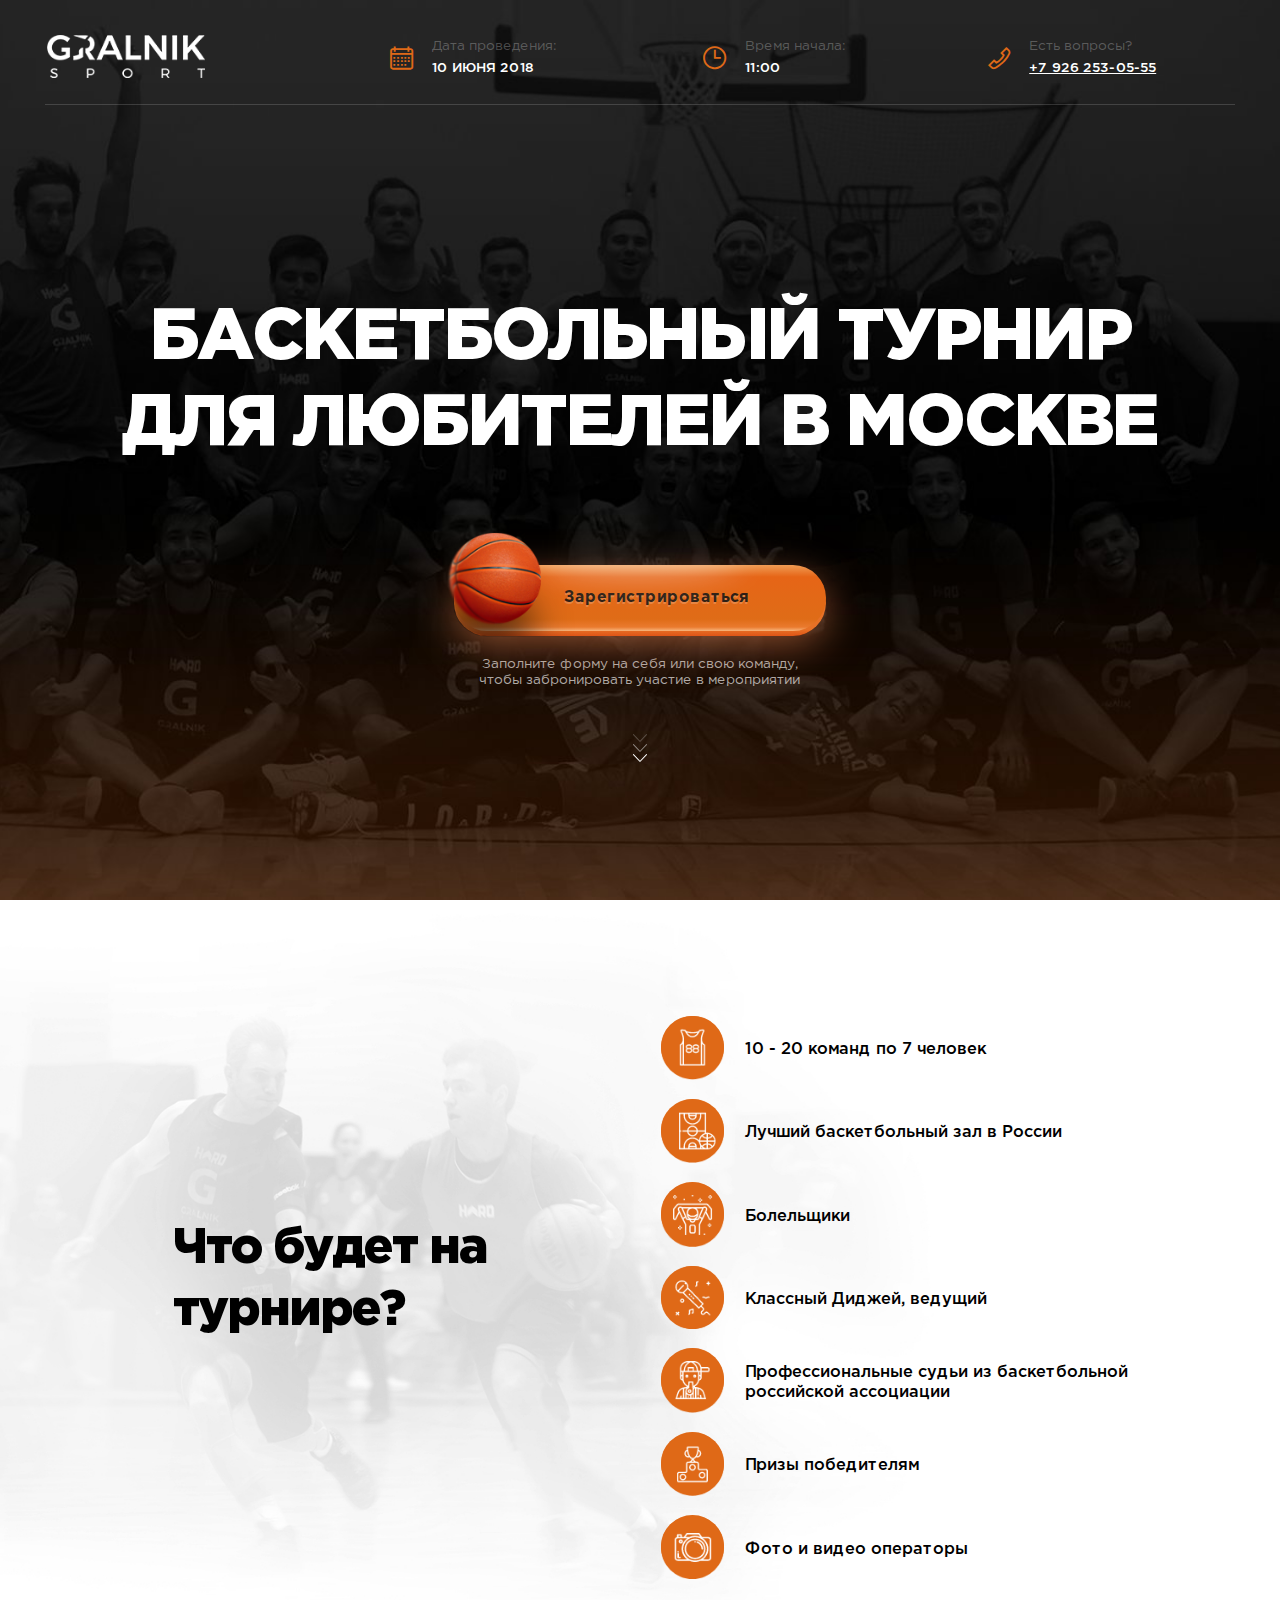
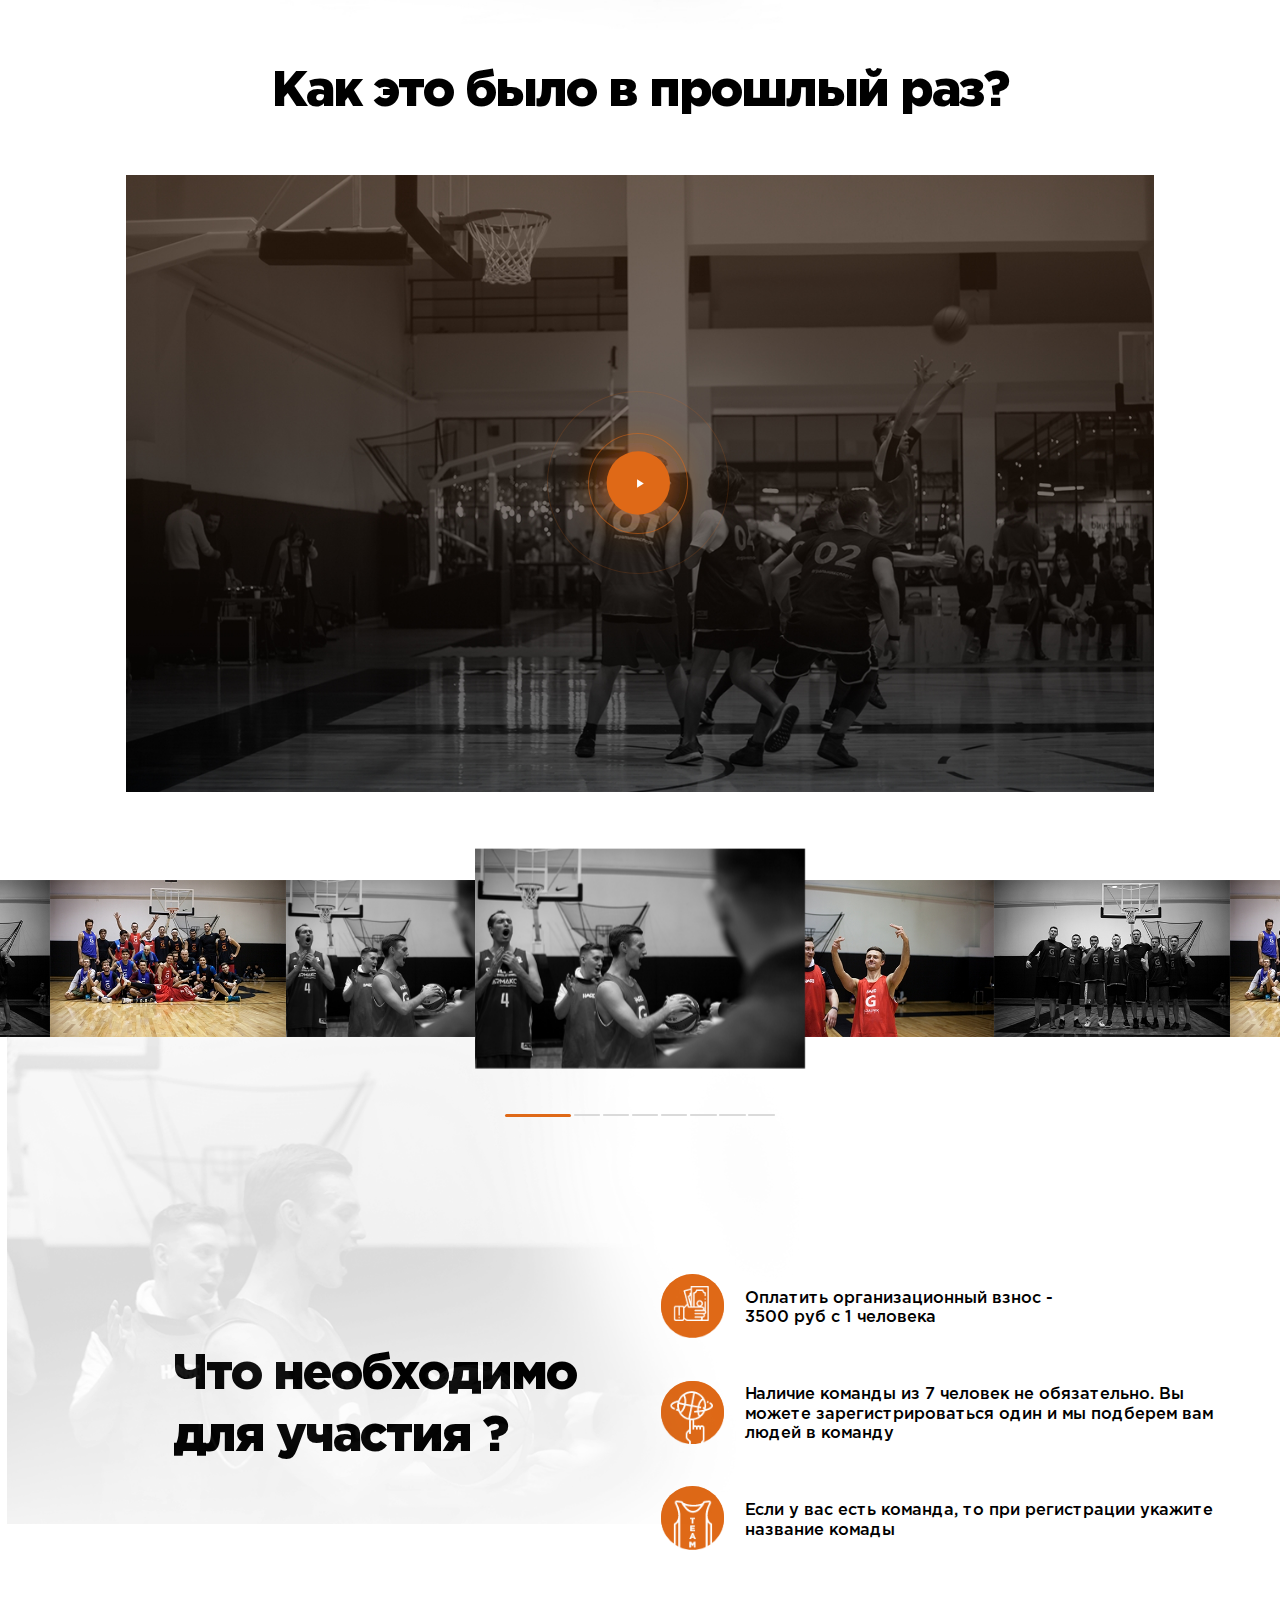
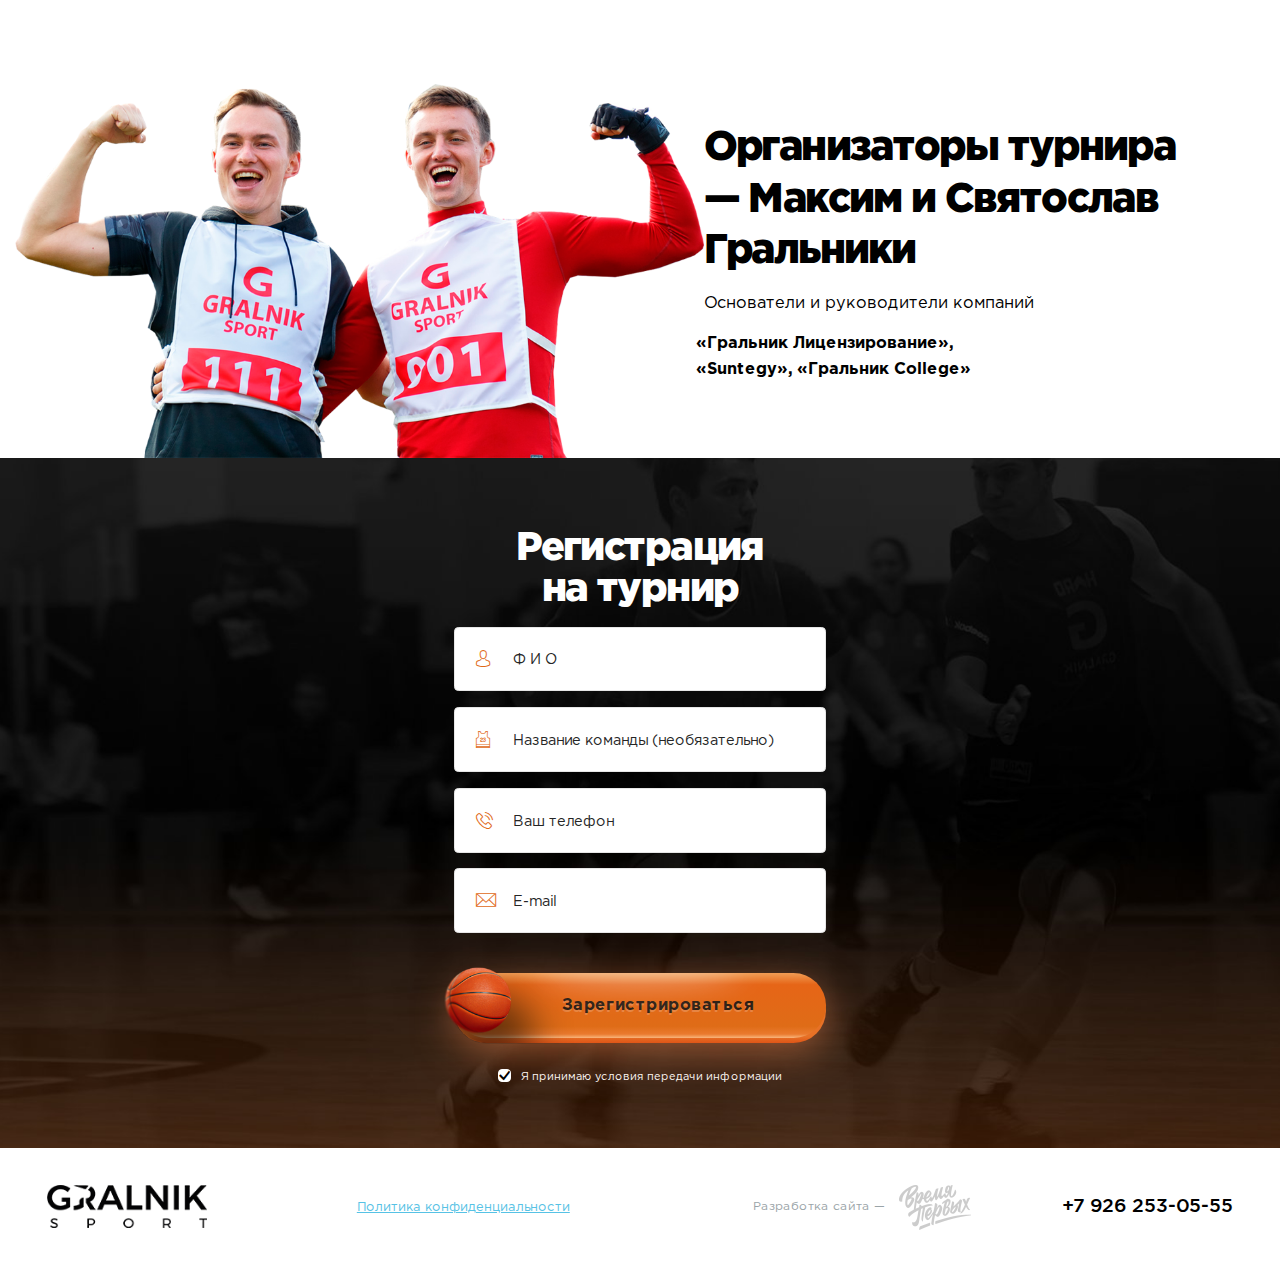
==== commit 1a99baa6: "отключил слайдер с видео" ====
--- a/index.html
+++ b/index.html
@@ -154,42 +154,7 @@
 			
 				<div class="video__preview">
 					<div class="video__prevItem">
-						<div class="video__wrap js-youtube" id="lZ4Hr4cHVYc">
-							<img class="video__prev" src="img/slider-prev.jpg">
-						</div>
-					</div>
-					<div class="video__prevItem">
 						<div class="video__wrap js-youtube" id="YRKaJC_zSPc">
-							<img class="video__prev" src="img/slider-prev.jpg">
-						</div>
-					</div>
-					<div class="video__prevItem">
-						<div class="video__wrap js-youtube" id="iU8W-h0yWUI">
-							<img class="video__prev" src="img/slider-prev.jpg">
-						</div>
-					</div>
-					<div class="video__prevItem">
-						<div class="video__wrap js-youtube" id="GTCeIK4HQiw">
-							<img class="video__prev" src="img/slider-prev.jpg">
-						</div>
-					</div>
-					<div class="video__prevItem">
-						<div class="video__wrap js-youtube" id="ti0rNjShZWI">
-							<img class="video__prev" src="img/slider-prev.jpg">
-						</div>
-					</div>
-					<div class="video__prevItem">
-						<div class="video__wrap js-youtube" id="iU8W-h0yWUI">
-							<img class="video__prev" src="img/slider-prev.jpg">
-						</div>
-					</div>
-					<div class="video__prevItem">
-						<div class="video__wrap js-youtube" id="GTCeIK4HQiw">
-							<img class="video__prev" src="img/slider-prev.jpg">
-						</div>
-					</div>
-					<div class="video__prevItem">
-						<div class="video__wrap js-youtube" id="ti0rNjShZWI">
 							<img class="video__prev" src="img/slider-prev.jpg">
 						</div>
 					</div>
--- a/css/style.css
+++ b/css/style.css
@@ -1,4 +1,4 @@
 /*! Evgeniy Ivanov - 2018 busforward@gmail.com Skype: ivanov_ea */.bros .container_center:after,.footer .container_center:after,.footer:after,.header .container_center:after,.header:after,.main__content:after{content:'';display:table;clear:both}.footer:before{content:'';display:table;clear:both}@font-face{font-family:"Gotham Pro";font-style:normal;font-weight:300;src:url("../fonts/GothamPro-Light.eot?") format("eot"), url("../fonts/GothamPro-Light.woff2") format("woff2"), url("../fonts/GothamPro-Light.woff") format("woff"), url("../fonts/GothamPro-Light.ttf") format("truetype"), url("../fonts/GothamPro-Light.svg#Gotham_Pro") format("svg")}@font-face{font-family:"Gotham Pro";font-style:italic;font-weight:300;src:url("../fonts/GothamPro-LightItalic.eot?") format("eot"), url("../fonts/GothamPro-LightItalic.woff2") format("woff2"), url("../fonts/GothamPro-LightItalic.woff") format("woff"), url("../fonts/GothamPro-LightItalic.ttf") format("truetype"), url("../fonts/GothamPro-LightItalic.svg#Gotham_Pro") format("svg")}@font-face{font-family:"Gotham Pro";font-style:normal;font-weight:400;src:url("../fonts/GothamPro.eot?") format("eot"), url("../fonts/GothamPro.woff2") format("woff2"), url("../fonts/GothamPro.woff") format("woff"), url("../fonts/GothamPro.ttf") format("truetype"), url("../fonts/GothamPro.svg#Gotham_Pro") format("svg")}@font-face{font-family:"Gotham Pro";font-style:italic;font-weight:400;src:url("../fonts/GothamPro-Italic.eot?") format("eot"), url("../fonts/GothamPro-Italic.woff2") format("woff2"), url("../fonts/GothamPro-Italic.woff") format("woff"), url("../fonts/GothamPro-Italic.ttf") format("truetype"), url("../fonts/GothamPro-Italic.svg#Gotham_Pro") format("svg")}@font-face{font-family:"Gotham Pro";font-style:normal;font-weight:500;src:url("../fonts/GothamPro-Medium.eot?") format("eot"), url("../fonts/GothamPro-Medium.woff2") format("woff2"), url("../fonts/GothamPro-Medium.woff") format("woff"), url("../fonts/GothamPro-Medium.ttf") format("truetype"), url("../fonts/GothamPro-Medium.svg#Gotham_Pro") format("svg")}@font-face{font-family:"Gotham Pro";font-style:italic;font-weight:500;src:url("../fonts/GothamPro-MediumItalic.eot?") format("eot"), url("../fonts/GothamPro-MediumItalic.woff2") format("woff2"), url("../fonts/GothamPro-MediumItalic.woff") format("woff"), url("../fonts/GothamPro-MediumItalic.ttf") format("truetype"), url("../fonts/GothamPro-MediumItalic.svg#Gotham_Pro") format("svg")}@font-face{font-family:"Gotham Pro";font-style:normal;font-weight:600;src:url("../fonts/GothamPro-Bold.eot?") format("eot"), url("../fonts/GothamPro-Bold.woff2") format("woff2"), url("../fonts/GothamPro-Bold.woff") format("woff"), url("../fonts/GothamPro-Bold.ttf") format("truetype"), url("../fonts/GothamPro-Bold.svg#Gotham_Pro") format("svg")}@font-face{font-family:"Gotham Pro";font-style:italic;font-weight:600;src:url("../fonts/GothamPro-BoldItalic.eot?") format("eot"), url("../fonts/GothamPro-BoldItalic.woff2") format("woff2"), url("../fonts/GothamPro-BoldItalic.woff") format("woff"), url("../fonts/GothamPro-BoldItalic.ttf") format("truetype"), url("../fonts/GothamPro-BoldItalic.svg#Gotham_Pro") format("svg")}@font-face{font-family:"Gotham Pro";font-style:normal;font-weight:900;src:url("../fonts/GothamPro-Black.eot?") format("eot"), url("../fonts/GothamPro-Black.woff2") format("woff2"), url("../fonts/GothamPro-Black.woff") format("woff"), url("../fonts/GothamPro-Black.ttf") format("truetype"), url("../fonts/GothamPro-Black.svg#Gotham_Pro") format("svg")}@font-face{font-family:"Gotham Pro";font-style:italic;font-weight:900;src:url("../fonts/GothamPro-BlackItalic.eot?") format("eot"), url("../fonts/GothamPro-BlackItalic.woff2") format("woff2"), url("../fonts/GothamPro-BlackItalic.woff") format("woff"), url("../fonts/GothamPro-BlackItalic.ttf") format("truetype"), url("../fonts/GothamPro-BlackItalic.svg#Gotham_Pro") format("svg")}*{-webkit-box-sizing:border-box;box-sizing:border-box}.wrapper,body,html{height:100%;position:relative;-webkit-box-sizing:content-box;box-sizing:content-box}
 
-/*! normalize.css v7.0.0 | MIT License | github.com/necolas/normalize.css */html{-ms-text-size-adjust:100%;-webkit-text-size-adjust:100%}body{margin:0;font-size:100%;font-family:"Gotham Pro";color:#000;line-height:1.2}article,aside,details,figcaption,figure,footer,header,hgroup,main,nav,section,summary{display:block}h1{font-size:2em;margin:0.67em 0}figcaption,figure,main{display:block}figure{margin:1em 40px}hr{-webkit-box-sizing:content-box;box-sizing:content-box;height:0;overflow:visible}pre{font-family:monospace, monospace;font-size:1em}a{background-color:transparent;-webkit-text-decoration-skip:objects}a:focus{outline:0}abbr[title]{border-bottom:none;text-decoration:underline;-webkit-text-decoration:underline dotted;text-decoration:underline dotted}b,strong{font-weight:inherit}b,strong{font-weight:bolder}code,kbd,samp{font-family:monospace, monospace;font-size:1em}dfn{font-style:italic}mark{background-color:#ff0;color:#000}small{font-size:80%}sub,sup{font-size:75%;line-height:0;position:relative;vertical-align:baseline}sub{bottom:-0.25em}sup{top:-0.5em}audio,video{display:inline-block}audio:not([controls]){display:none;height:0}img{border-style:none;max-width:100%}svg:not(:root){overflow:hidden}button,input,optgroup,select,textarea{margin:0}button,input{overflow:visible;outline:0}button,select{text-transform:none}[type=reset],[type=submit],button,html [type=button]{-webkit-appearance:button}[type=button]::-moz-focus-inner,[type=reset]::-moz-focus-inner,[type=submit]::-moz-focus-inner,button::-moz-focus-inner{border-style:none;padding:0}[type=button]:-moz-focusring,[type=reset]:-moz-focusring,[type=submit]:-moz-focusring,button:-moz-focusring{outline:1px dotted ButtonText}fieldset{padding:0.35em 0.75em 0.625em}legend{-webkit-box-sizing:border-box;box-sizing:border-box;color:inherit;display:table;max-width:100%;padding:0;white-space:normal}progress{display:inline-block;vertical-align:baseline}textarea{overflow:auto}[type=checkbox],[type=radio]{-webkit-box-sizing:border-box;box-sizing:border-box;padding:0}[type=number]::-webkit-inner-spin-button,[type=number]::-webkit-outer-spin-button{height:auto}[type=search]{-webkit-appearance:textfield;outline-offset:-2px}[type=search]::-webkit-search-cancel-button,[type=search]::-webkit-search-decoration{-webkit-appearance:none}::-webkit-file-upload-button{-webkit-appearance:button;font:inherit}details,menu{display:block}summary{display:list-item}canvas{display:inline-block}template{display:none}[hidden]{display:none}@font-face{font-family:'gralink';src:url("../fonts/gralink.eot?abf8li");src:url("../fonts/gralink.eot?abf8li#iefix") format("embedded-opentype"), url("../fonts/gralink.ttf?abf8li") format("truetype"), url("../fonts/gralink.woff?abf8li") format("woff"), url("../fonts/gralink.svg?abf8li#gralink") format("svg");font-weight:normal;font-style:normal}[class*=" icon-"],[class^=icon-]{font-family:'gralink'!important;speak:none;font-style:normal;font-weight:normal;font-variant:normal;text-transform:none;line-height:1;-webkit-font-smoothing:antialiased;-moz-osx-font-smoothing:grayscale}.icon-call:before{content:"\e900"}.icon-check:before{content:"\e901"}.icon-clock:before{content:"\e902"}.icon-date:before{content:"\e903"}.icon-maika:before{content:"\e904"}.icon-mail:before{content:"\e905"}.icon-phone:before{content:"\e906"}.icon-user:before{content:"\e907"}input:not([type]),input[type=datetime],input[type=email],input[type=number],input[type=password],input[type=search],input[type=tel],input[type=text],input[type=url],textarea{background-color:#ffffff;border:1px solid #e6e6e6;padding:1.8em 1.7em 1.6em 4em;outline:none;font-size:1.059em;font-weight:400;font-family:"Gotham Pro";border-radius:.3em;-webkit-transition:all 0.3ss;-o-transition:all 0.3ss;transition:all 0.3ss}input:not([type]):hover,input[type=datetime]:hover,input[type=email]:hover,input[type=number]:hover,input[type=password]:hover,input[type=search]:hover,input[type=tel]:hover,input[type=text]:hover,input[type=url]:hover,textarea:hover{border:1px solid #e6e6e6;background-color:#ffffff;-webkit-box-shadow:0 0 3.824em rgba(255, 255, 255, 0.63);box-shadow:0 0 3.824em rgba(255, 255, 255, 0.63)}input:not([type]):focus,input[type=datetime]:focus,input[type=email]:focus,input[type=number]:focus,input[type=password]:focus,input[type=search]:focus,input[type=tel]:focus,input[type=text]:focus,input[type=url]:focus,textarea:focus{border:1px solid #e6e6e6;background-color:#ffffff}input:not([type]).invalid::-webkit-input-placeholder,input[type=datetime].invalid::-webkit-input-placeholder,input[type=email].invalid::-webkit-input-placeholder,input[type=number].invalid::-webkit-input-placeholder,input[type=password].invalid::-webkit-input-placeholder,input[type=search].invalid::-webkit-input-placeholder,input[type=tel].invalid::-webkit-input-placeholder,input[type=text].invalid::-webkit-input-placeholder,input[type=url].invalid::-webkit-input-placeholder,textarea.invalid::-webkit-input-placeholder{color:#e30613}input:not([type]).invalid:-moz-placeholder,input[type=datetime].invalid:-moz-placeholder,input[type=email].invalid:-moz-placeholder,input[type=number].invalid:-moz-placeholder,input[type=password].invalid:-moz-placeholder,input[type=search].invalid:-moz-placeholder,input[type=tel].invalid:-moz-placeholder,input[type=text].invalid:-moz-placeholder,input[type=url].invalid:-moz-placeholder,textarea.invalid:-moz-placeholder{color:#e30613}input:not([type]).invalid::-moz-placeholder,input[type=datetime].invalid::-moz-placeholder,input[type=email].invalid::-moz-placeholder,input[type=number].invalid::-moz-placeholder,input[type=password].invalid::-moz-placeholder,input[type=search].invalid::-moz-placeholder,input[type=tel].invalid::-moz-placeholder,input[type=text].invalid::-moz-placeholder,input[type=url].invalid::-moz-placeholder,textarea.invalid::-moz-placeholder{color:#e30613}input:not([type]).invalid:-ms-input-placeholder,input[type=datetime].invalid:-ms-input-placeholder,input[type=email].invalid:-ms-input-placeholder,input[type=number].invalid:-ms-input-placeholder,input[type=password].invalid:-ms-input-placeholder,input[type=search].invalid:-ms-input-placeholder,input[type=tel].invalid:-ms-input-placeholder,input[type=text].invalid:-ms-input-placeholder,input[type=url].invalid:-ms-input-placeholder,textarea.invalid:-ms-input-placeholder{color:#e30613}input:not([type])::-webkit-input-placeholder,input[type=datetime]::-webkit-input-placeholder,input[type=email]::-webkit-input-placeholder,input[type=number]::-webkit-input-placeholder,input[type=password]::-webkit-input-placeholder,input[type=search]::-webkit-input-placeholder,input[type=tel]::-webkit-input-placeholder,input[type=text]::-webkit-input-placeholder,input[type=url]::-webkit-input-placeholder,textarea::-webkit-input-placeholder{color:#252525}input:not([type]):-moz-placeholder,input[type=datetime]:-moz-placeholder,input[type=email]:-moz-placeholder,input[type=number]:-moz-placeholder,input[type=password]:-moz-placeholder,input[type=search]:-moz-placeholder,input[type=tel]:-moz-placeholder,input[type=text]:-moz-placeholder,input[type=url]:-moz-placeholder,textarea:-moz-placeholder{color:#252525}input:not([type])::-moz-placeholder,input[type=datetime]::-moz-placeholder,input[type=email]::-moz-placeholder,input[type=number]::-moz-placeholder,input[type=password]::-moz-placeholder,input[type=search]::-moz-placeholder,input[type=tel]::-moz-placeholder,input[type=text]::-moz-placeholder,input[type=url]::-moz-placeholder,textarea::-moz-placeholder{color:#252525}input:not([type]):-ms-input-placeholder,input[type=datetime]:-ms-input-placeholder,input[type=email]:-ms-input-placeholder,input[type=number]:-ms-input-placeholder,input[type=password]:-ms-input-placeholder,input[type=search]:-ms-input-placeholder,input[type=tel]:-ms-input-placeholder,input[type=text]:-ms-input-placeholder,input[type=url]:-ms-input-placeholder,textarea:-ms-input-placeholder{color:#252525}input[type=search]::-webkit-search-cancel-button,input[type=search]::-webkit-search-decoration{-webkit-appearance:none}input[type=number]::-webkit-inner-spin-button,input[type=number]::-webkit-outer-spin-button{height:auto}input[type=checkbox],input[type=radio]{padding:0}input[type=checkbox]:not(:disabled),input[type=radio]:not(:disabled){cursor:pointer}input[type=checkbox],input[type=radio]{display:inline-block;height:1em;width:1em;border:1px solid #fff;overflow:hidden;margin-top:-0.1em;vertical-align:middle;-webkit-appearance:none;outline:0;background:0 0;text-align:center;position:relative}input[type=radio]{border-radius:50%}input[type=checkbox]:before,input[type=radio]:before{display:block}input[type=radio]:checked:before{content:'';width:6px;height:6px;top:50%;left:50%;margin-top:-3px;margin-left:-3px;display:block;position:absolute;border-radius:50%;background:#000}input[type=checkbox]{border-radius:0.3em;margin-right:0.4em}input[type=checkbox]:checked{background-color:#fff}input[type=checkbox]:checked:before,input[type=checkbox]:indeterminate:before{content:"\e901";font-family:'gralink'!important;font-size:1em;-webkit-font-smoothing:antialiased;text-align:center;line-height:0.8;color:#000}input[type=checkbox]:indeterminate:before{content:"\f068"}input[type=checkbox]:disabled,input[type=radio]:disabled{border-color:#ddd}input[type=radio]:disabled:checked:before{background-color:#aaa}input[type=checkbox]:disabled:checked:before,input[type=checkbox]:disabled:indeterminate:before{color:#aaa}.btn{color:rgba(20, 20, 20, 0.9);font-family:"Gotham Pro";font-size:1em;text-shadow:0 0.118em 0 rgba(255, 255, 255, 0.2);font-weight:600;padding:0;width:27.3em;border:none;outline:none;text-decoration:none;display:inline-block;-webkit-box-shadow:0 0.588em 3em rgba(255, 141, 87, 0.53);box-shadow:0 0.588em 3em rgba(255, 141, 87, 0.53);border-radius:4em;background-image:-webkit-gradient(linear, left bottom, left top, from(#df5517), color-stop(10%, #e77126), to(#e77126));background-image:-webkit-linear-gradient(bottom, #df5517 0%, #e77126 10%, #e77126 100%);background-image:-o-linear-gradient(bottom, #df5517 0%, #e77126 10%, #e77126 100%);background-image:linear-gradient(to top, #df5517 0%, #e77126 10%, #e77126 100%);text-align:center;max-width:100%;cursor:pointer;text-decoration:none;position:relative;-webkit-transition:all .3s;-o-transition:all .3s;transition:all .3s}.btn:before{content:'';position:absolute;background:url("../img/ball.png") no-repeat center;background-size:100% 100%;width:7em;padding-bottom:7em;z-index:4;left:-0.6em;bottom:0.6em;-webkit-transition:all .3s;-o-transition:all .3s;transition:all .3s}.btn:after{content:'';position:absolute;background:url("../img/btn-shadow.png") no-repeat center;background-size:100% 100%;width:9em;padding-bottom:6.6em;z-index:3;left:-0.07em;bottom:-0.09em}.btn span{position:relative;z-index:1;top:-0.3em;font-size:1.15em;border-radius:4.4em;padding:1.5em 3em 1.5em 5.2em;letter-spacing:0.03em;display:block;-webkit-transition:all .3s;-o-transition:all .3s;transition:all .3s;background-color:#fcb615;background-image:-webkit-gradient(linear, left bottom, left top, from(#f8b57c), color-stop(6%, #ea7a2e), color-stop(18%, #df6c17), color-stop(82%, #e66517), to(#f09c54));background-image:-webkit-linear-gradient(bottom, #f8b57c 0%, #ea7a2e 6%, #df6c17 18%, #e66517 82%, #f09c54 100%);background-image:-o-linear-gradient(bottom, #f8b57c 0%, #ea7a2e 6%, #df6c17 18%, #e66517 82%, #f09c54 100%);background-image:linear-gradient(to top, #f8b57c 0%, #ea7a2e 6%, #df6c17 18%, #e66517 82%, #f09c54 100%)}.btn span:before{content:'';position:absolute;top:0;width:70%;left:15%;padding-bottom:20%;background:url("../img/btn-light.png") no-repeat top center;background-size:100%}.btn:hover{-webkit-box-shadow:0 0.588em 3em rgba(255, 141, 87, 0.53);box-shadow:0 0.588em 3em rgba(255, 141, 87, 0.53);background-image:-webkit-gradient(linear, left bottom, left top, from(#df5517), color-stop(10%, #e77126), to(#e77126));background-image:-webkit-linear-gradient(bottom, #df5517 0%, #e77126 10%, #e77126 100%);background-image:-o-linear-gradient(bottom, #df5517 0%, #e77126 10%, #e77126 100%);background-image:linear-gradient(to top, #df5517 0%, #e77126 10%, #e77126 100%)}.btn:hover span{background-color:#fcb615;background-image:-webkit-gradient(linear, left bottom, left top, from(#f8b57c), color-stop(6%, #ea7a2e), color-stop(18%, #df6c17), color-stop(82%, #f89458), to(#f09c54));background-image:-webkit-linear-gradient(bottom, #f8b57c 0%, #ea7a2e 6%, #df6c17 18%, #f89458 82%, #f09c54 100%);background-image:-o-linear-gradient(bottom, #f8b57c 0%, #ea7a2e 6%, #df6c17 18%, #f89458 82%, #f09c54 100%);background-image:linear-gradient(to top, #f8b57c 0%, #ea7a2e 6%, #df6c17 18%, #f89458 82%, #f09c54 100%)}.btn:active:before{bottom:0.2em}.btn:active span{top:-0.04em}@media (max-width:767px){.btn{width:26em}}.wrapper{font-size:1em;min-height:100%;height:auto!important;height:100%;margin:0 auto -auto auto}.wrapper_success{display:table;width:100%;text-align:center;background:url("../img/success-bg.jpg") no-repeat center center;background-size:cover;color:#fff}.wrapper_success .header{padding-top:4.2em;text-align:center}.wrapper_success .header__logo{float:none;margin-right:0}.wrapper_success_in{display:table-cell;vertical-align:middle}.wrapper_success h2{max-width:7em;display:block;font-size:5.1em;margin:2.2em auto 0.5em;text-transform:uppercase}.wrapper_success p{font-size:1.5em;margin-bottom:3.2em}.wrapper_success .btn{padding:1.6em;width:18em;font-size:0.9em;color:#fff;letter-spacing:0.02em;font-weight:500}.wrapper_success .btn:after,.wrapper_success .btn:before{display:none}@media (max-width:767px){.wrapper{overflow:hidden}}.main__content{padding-bottom:auto}.container_center{max-width:87.5em;padding:0 15px;margin-left:auto;margin-right:auto}.column{-webkit-column-count:4;column-count:4;-webkit-column-gap:20px;column-gap:20px;-webkit-column-width:300px;column-width:300px}.slick-slider{position:relative;display:block;-webkit-box-sizing:border-box;box-sizing:border-box;-webkit-touch-callout:none;-webkit-user-select:none;-khtml-user-select:none;-moz-user-select:none;-ms-user-select:none;user-select:none;-ms-touch-action:pan-y;touch-action:pan-y;-webkit-tap-highlight-color:transparent}.slick-list{position:relative;overflow:hidden;display:block;margin:0;padding:0}.slick-list:focus{outline:none}.slick-list.dragging{cursor:pointer;cursor:hand}.slick-slider .slick-list,.slick-slider .slick-track{-webkit-transform:translate3d(0, 0, 0);-moz-transform:translate3d(0, 0, 0);-ms-transform:translate3d(0, 0, 0);-o-transform:translate3d(0, 0, 0);transform:translate3d(0, 0, 0)}.slick-track{position:relative;left:0;top:0;display:block;margin-left:auto;margin-right:auto}.slick-track:after,.slick-track:before{content:"";display:table}.slick-track:after{clear:both}.slick-loading .slick-track{visibility:hidden}.slick-slide{float:left;height:100%;min-height:1px;outline:0;display:none}[dir=rtl] .slick-slide{float:right}.slick-slide img{display:block}.slick-slide.slick-loading img{display:none}.slick-slide.dragging img{pointer-events:none}.slick-initialized .slick-slide{display:block}.slick-loading .slick-slide{visibility:hidden}.slick-vertical .slick-slide{display:block;height:auto;border:1px solid transparent}.slick-arrow.slick-hidden{display:none}.modal{display:none;overflow:auto;overflow-y:scroll;position:fixed;top:0;right:0;bottom:0;left:0;z-index:1050;-webkit-overflow-scrolling:touch;outline:0}.modal-open{overflow:hidden}.modal-close{position:absolute;width:1.6em;height:1.6em;right:1em;top:1em}.modal-close:after,.modal-close:before{content:'';position:absolute;display:block;width:1.4em;border-top:1px solid #000;top:.7em}.modal-close:before{-webkit-transform:rotate(45deg);-ms-transform:rotate(45deg);transform:rotate(45deg)}.modal-close:after{-webkit-transform:rotate(-45deg);-ms-transform:rotate(-45deg);transform:rotate(-45deg)}.modal-close:hover{opacity:.8}.modal.fade .modal-dialog{-webkit-transform:translate(0, -25%);-ms-transform:translate(0, -25%);transform:translate(0, -25%);-webkit-transition:-webkit-transform 0.3s ease-out;transition:-webkit-transform 0.3s ease-out;-o-transition:transform 0.3s ease-out;transition:transform 0.3s ease-out;transition:transform 0.3s ease-out, -webkit-transform 0.3s ease-out}.modal.in .modal-dialog{-webkit-transform:translate(0, 0);-ms-transform:translate(0, 0);transform:translate(0, 0);position:relative}.modal-dialog{position:relative;width:auto;margin:10px auto;max-width:690px}.modal-content{position:relative;background-color:#fff;border:1px solid #999;border:1px solid rgba(0, 0, 0, 0.2);border-radius:6px;-webkit-box-shadow:0 3px 9px rgba(0, 0, 0, 0.5);box-shadow:0 3px 9px rgba(0, 0, 0, 0.5);background-clip:padding-box;outline:0;padding:3em  2.5em}.modal-backdrop{position:fixed;top:0;right:0;bottom:0;left:0;z-index:1040;background-color:#000}.modal-backdrop.fade{opacity:0;filter:alpha(opacity=0)}.modal-backdrop.in{opacity:.5;filter:alpha(opacity=50)}.modal-header{padding:15px 0;min-height:16.42857143px;color:#666;font-size:18px}.modal-header .close{margin-top:-2px}.modal-title{margin:0;line-height:1.42857143}.modal-body{position:relative;padding:0}.modal-footer{margin-top:15px;padding:19px 20px 20px;text-align:right;border-top:1px solid #e5e5e5}.modal-footer .btn+.btn{margin-left:5px;margin-bottom:0}.modal-footer .btn-group .btn+.btn{margin-left:-1px}.modal-footer .btn-block+.btn-block{margin-left:0}.header{position:absolute;width:100%}.header .container_center{padding:2.6em 15px 1.6em;position:relative}.header .container_center:before{content:'';position:absolute;bottom:0;left:0;width:100%;height:1px;background-color:#d9d9d9;opacity:0.19}.header i{color:#df6917;font-size:1.7em;display:inline-block;vertical-align:middle;margin-right:0.65em}.header__logo{float:left;width:11.6em;margin-right:12.7em}.header__logo img{margin-left:-0.9em}.header__date{float:left;margin-right:10.8em}.header__time{float:left;margin-right:10.5em}.header__phone{float:left}.header__item{display:inline-block;vertical-align:middle;margin-top:0.2em;margin-bottom:0.2em}.header__name{color:rgba(255, 255, 255, 0.26);font-size:1em;margin-bottom:0.4em}.header__data{color:#ffffff;font-size:1em;font-weight:500;text-transform:uppercase;letter-spacing:0.009em}@media (max-width:767px){.header{text-align:center}.header .container_center{padding:1.6em 15px 0.6em}.header .container_center:before{display:none}.header__logo{float:none;display:block;text-align:center;width:auto;margin-right:0;padding-bottom:18px;border-bottom:1px solid rgba(217, 217, 217, 0.6);margin-bottom:20px}.header__logo img{width:150px}.header__date{float:none;display:inline-block;width:49%;margin-right:0}.header__time{float:none;display:inline-block;width:49%;margin-right:0}.header__phone{margin-top:17px;display:inline-block;float:none}.header__item{text-align:left}}.firstScreen{background:url("../img/f-bg.jpg") no-repeat center;background-size:cover;display:table;text-align:center;width:100%}.firstScreen__middle{display:table-cell;vertical-align:middle;padding-top:14.9em;padding-bottom:3em}.firstScreen__title{color:#ffffff;font-size:5.3em;letter-spacing:-0.03em;text-transform:uppercase;font-weight:900;margin:0 auto 1.4em}.firstScreen__action{margin-bottom:1.5em}.firstScreen__sub{color:rgba(255, 255, 255, 0.66);margin:0 auto 3.3em;width:24em;letter-spacing:0em}@media (max-width:767px){.firstScreen__middle{padding-top:212px}.firstScreen__title{font-size:35px;margin-bottom:54px}}@media (max-width:370px){.firstScreen__middle{padding-top:212px}.firstScreen__title{font-size:30px}}.section__title{font-size:3.65em;letter-spacing:-0.04em;font-weight:900;line-height:1.25;margin:0}@media (max-width:767px){.section__title{font-size:28px;text-align:center}}.events{background:url("../img/event-bg.jpg") no-repeat left -0.6em top -6em;background-size:84.5em;padding:8.5em 0 4.6em}.events .container_center{display:table;width:100%;padding-left:10%}.events .section__title{display:table-cell;vertical-align:middle;width:46.6%;padding-bottom:1.1em}.events__list{display:table-cell}.events__item{display:table;margin-bottom:1.1em}.events__img{display:table-cell}.events__img_circle{border-radius:50%;background-color:#df6917;display:inline-block;width:4.65em;height:4.61em;line-height:6.6em;text-align:center}.events__img_circle img{display:inline}.events__name{display:table-cell;vertical-align:middle;padding-left:1.3em;font-size:1.2em;font-weight:500}.events_reg{position:relative;padding:9.3em 0 5.1em;background:none;z-index:2}.events_reg:before{content:'';position:absolute;width:59.5em;top:-8.1em;left:.5em;padding-bottom:38%;background:url(../img/reg-bg.png) no-repeat left -0.4em top -10em;background-size:100%;z-index:0}.events_reg .events__item{margin-bottom:2.8em}@media (max-width:767px){.events{padding-top:50px;padding-bottom:50px}.events .container_center{padding-left:15px}.events .section__title{display:block;width:100%}.events__list{display:block}.events_reg:before{width:100%;top:0;padding-bottom:auto;height:100%;background-size:cover;background-position:left -13em top}}.video .container_center{max-width:77.7em}.video .section__title{text-align:center;margin-bottom:1.05em}.video__preview{margin-bottom:3.2em}.video__prev{width:100%;height:100%;position:absolute;top:0;left:0}.video__wrap{position:relative;padding-bottom:60%;overflow:hidden}.video__wrap iframe{position:absolute;left:0;top:0;width:100%;height:100%}.video__play{position:absolute;width:11.6em;height:11.9em;background:url("../img/play.svg") no-repeat center center;background-size:100% 100%;top:50%;left:50%;margin-top:-6em;margin-left:-5.8em;-webkit-transition:all .5s;-o-transition:all .5s;transition:all .5s;cursor:pointer}.video__play:hover{-webkit-transform:scale(1.1);-ms-transform:scale(1.1);transform:scale(1.1)}.video__play:hover:before{top:23%;left:21%;width:53%;height:52%}.video__play:hover:after{top:11%;left:9%;width:77%;height:77%}.video__play:before{content:'';display:block;top:19%;left:17%;width:62%;height:61%;border-radius:50%;border:0.118em solid #df6917;opacity:0.52;position:absolute;-webkit-transition:all 0.6s;-o-transition:all 0.6s;transition:all 0.6s}.video__play:after{content:'';display:block;top:-7%;left:-9%;width:114%;height:112%;border-radius:50%;border:0.118em solid #df6917;opacity:0.16;position:absolute;-webkit-transition:all 0.6s;-o-transition:all 0.6s;transition:all 0.6s}.video__thumbs{position:relative;z-index:5}.video__thumbs img{display:block;width:100%;-webkit-transition:all .8s;-o-transition:all .8s;transition:all .8s}.video__thumbsItem{padding:3.3em 0;outline:0;cursor:pointer;overflow:hidden;-webkit-transition:all .5s;-o-transition:all .5s;transition:all .5s}.video__thumbs .slick-current{-webkit-transform:scale(1.4);-ms-transform:scale(1.4);transform:scale(1.4);cursor:default;z-index:100}.video__thumbs .slick-dots{text-align:center;padding:0;margin:1.8em 0}.video__thumbs .slick-dots li{display:inline-block;width:1.941em;height:0.118em;border-radius:0.059em;background-color:#dadada;margin:.1em;-webkit-transition:all .5s;-o-transition:all .5s;transition:all .5s;vertical-align:middle;cursor:pointer}.video__thumbs .slick-dots li.slick-active{width:4.824em;height:0.235em;border-radius:0.118em;background-color:#df6917}.video__thumbs .slick-dots button{display:none}@media (max-width:767px){.video__preview{-webkit-box-sizing:content-box;box-sizing:content-box;margin-left:-15px;margin-right:-15px;width:auto;margin-bottom:19px}.video__thumbs .slick-current{-webkit-transform:scale(1.2);-ms-transform:scale(1.2);transform:scale(1.2)}}.bros{padding:0.6em 0 4.9em}.bros .container_center{max-width:85.6em}.bros .section__title{font-size:3em;margin-bottom:0.42em}.bros__right{float:right;width:46.6%;padding-top:4.5em}.bros__sub{font-size:1.2em;letter-spacing:0.0001em;margin-bottom:1.1em}.bros__bold{max-width:84%;font-weight:600;font-size:1.2em;line-height:1.6;margin-left:-0.5em}.bros__img{overflow:hidden}.bros__img img{display:block;width:36.5em}@media (max-width:767px){.bros .section__title{font-size:24px}.bros__right{float:none;width:100%;text-align:center;margin-bottom:20px}.bros__sub{font-size:14px}.bros__bold{font-size:14px;max-width:none}}.registration{background:url("../img/registr-bg.jpg") no-repeat center center;background-size:cover;padding:5.1em 0 4.7em}.registration .section__title{color:#fff;text-align:center;font-size:2.9em;line-height:1.05;margin-bottom:0.4em}@media (max-width:767px){.registration{padding-top:50px;padding-bottom:50px}.registration .section__title{font-size:28px;margin-bottom:24px}}.form{width:27.3em;margin:auto}.form__row{position:relative;margin-bottom:1.15em}.form__row input{padding:1.8em 1.7em 1.6em 4em;width:100%}.form__row i{position:absolute;font-size:1.25em;top:50%;margin-top:-0.5em;left:1.3em;color:#df6917}.form__row i.icon-mail{font-size:1em;left:1.6em}.form__action{margin-top:3.3em}.form__privacy{margin-top:1.8em;text-align:center}.form__privacy label{font-size:0.8em;color:#fff}.form__privacy a{color:#fff;text-decoration:none}.form__privacy a:hover{text-decoration:underline}.form .btn:before{width:5em;padding-bottom:5em;left:-0.8em}.form .btn span{font-size:1.2em}@media (max-width:767px){.form{width:100%;max-width:360px}.form .btn{width:100%}}.footer{position:relative;padding:2.7em 0;height:auto}.footer .container_center{max-width:89.3em}.footer__left{float:left}.footer__right{float:right}.footer__center{overflow:hidden;text-align:center}.footer__logo{margin-right:4.4em;width:11.7em;display:inline-block}.footer__tel{font-size:1.4em;font-weight:500;text-decoration:none;color:#000;margin-top:0.6em;display:inline-block}.footer__privacy{font-size:0.94em;color:#56c2e5;margin-right:14em}.footer__time{display:inline-table;text-decoration:none;vertical-align:middle}.footer__timeText{display:table-cell;vertical-align:middle;color:#9aa4a8;font-size:0.882em;padding-right:1.2em}.footer__timeImg{display:table-cell}.footer__timeImg img{display:block}.footer__timeImg img:first-child{display:none}.footer__timeImg img:last-child{display:block}.footer__timeImg:hover img:first-child{display:block}.footer__timeImg:hover img:last-child{display:none}@media (max-width:767px){.footer{text-align:center}.footer__left{float:none}.footer__right{float:none}.footer__logo{margin-right:0;margin-bottom:7px}.footer__tel{margin-bottom:10px}.footer__privacy{display:block;margin-right:0;margin-bottom:16px}}
+/*! normalize.css v7.0.0 | MIT License | github.com/necolas/normalize.css */html{-ms-text-size-adjust:100%;-webkit-text-size-adjust:100%}body{margin:0;font-size:100%;font-family:"Gotham Pro";color:#000;line-height:1.2}article,aside,details,figcaption,figure,footer,header,hgroup,main,nav,section,summary{display:block}h1{font-size:2em;margin:0.67em 0}figcaption,figure,main{display:block}figure{margin:1em 40px}hr{-webkit-box-sizing:content-box;box-sizing:content-box;height:0;overflow:visible}pre{font-family:monospace, monospace;font-size:1em}a{background-color:transparent;-webkit-text-decoration-skip:objects}a:focus{outline:0}abbr[title]{border-bottom:none;text-decoration:underline;-webkit-text-decoration:underline dotted;text-decoration:underline dotted}b,strong{font-weight:inherit}b,strong{font-weight:bolder}code,kbd,samp{font-family:monospace, monospace;font-size:1em}dfn{font-style:italic}mark{background-color:#ff0;color:#000}small{font-size:80%}sub,sup{font-size:75%;line-height:0;position:relative;vertical-align:baseline}sub{bottom:-0.25em}sup{top:-0.5em}audio,video{display:inline-block}audio:not([controls]){display:none;height:0}img{border-style:none;max-width:100%}svg:not(:root){overflow:hidden}button,input,optgroup,select,textarea{margin:0}button,input{overflow:visible;outline:0}button,select{text-transform:none}[type=reset],[type=submit],button,html [type=button]{-webkit-appearance:button}[type=button]::-moz-focus-inner,[type=reset]::-moz-focus-inner,[type=submit]::-moz-focus-inner,button::-moz-focus-inner{border-style:none;padding:0}[type=button]:-moz-focusring,[type=reset]:-moz-focusring,[type=submit]:-moz-focusring,button:-moz-focusring{outline:1px dotted ButtonText}fieldset{padding:0.35em 0.75em 0.625em}legend{-webkit-box-sizing:border-box;box-sizing:border-box;color:inherit;display:table;max-width:100%;padding:0;white-space:normal}progress{display:inline-block;vertical-align:baseline}textarea{overflow:auto}[type=checkbox],[type=radio]{-webkit-box-sizing:border-box;box-sizing:border-box;padding:0}[type=number]::-webkit-inner-spin-button,[type=number]::-webkit-outer-spin-button{height:auto}[type=search]{-webkit-appearance:textfield;outline-offset:-2px}[type=search]::-webkit-search-cancel-button,[type=search]::-webkit-search-decoration{-webkit-appearance:none}::-webkit-file-upload-button{-webkit-appearance:button;font:inherit}details,menu{display:block}summary{display:list-item}canvas{display:inline-block}template{display:none}[hidden]{display:none}@font-face{font-family:'gralink';src:url("../fonts/gralink.eot?abf8li");src:url("../fonts/gralink.eot?abf8li#iefix") format("embedded-opentype"), url("../fonts/gralink.ttf?abf8li") format("truetype"), url("../fonts/gralink.woff?abf8li") format("woff"), url("../fonts/gralink.svg?abf8li#gralink") format("svg");font-weight:normal;font-style:normal}[class*=" icon-"],[class^=icon-]{font-family:'gralink'!important;speak:none;font-style:normal;font-weight:normal;font-variant:normal;text-transform:none;line-height:1;-webkit-font-smoothing:antialiased;-moz-osx-font-smoothing:grayscale}.icon-call:before{content:"\e900"}.icon-check:before{content:"\e901"}.icon-clock:before{content:"\e902"}.icon-date:before{content:"\e903"}.icon-maika:before{content:"\e904"}.icon-mail:before{content:"\e905"}.icon-phone:before{content:"\e906"}.icon-user:before{content:"\e907"}input:not([type]),input[type=datetime],input[type=email],input[type=number],input[type=password],input[type=search],input[type=tel],input[type=text],input[type=url],textarea{background-color:#ffffff;border:1px solid #e6e6e6;padding:1.8em 1.7em 1.6em 4em;outline:none;font-size:1.059em;font-weight:400;font-family:"Gotham Pro";border-radius:.3em;-webkit-transition:all 0.3ss;-o-transition:all 0.3ss;transition:all 0.3ss}input:not([type]):hover,input[type=datetime]:hover,input[type=email]:hover,input[type=number]:hover,input[type=password]:hover,input[type=search]:hover,input[type=tel]:hover,input[type=text]:hover,input[type=url]:hover,textarea:hover{border:1px solid #e6e6e6;background-color:#ffffff;-webkit-box-shadow:0 0 3.824em rgba(255, 255, 255, 0.63);box-shadow:0 0 3.824em rgba(255, 255, 255, 0.63)}input:not([type]):focus,input[type=datetime]:focus,input[type=email]:focus,input[type=number]:focus,input[type=password]:focus,input[type=search]:focus,input[type=tel]:focus,input[type=text]:focus,input[type=url]:focus,textarea:focus{border:1px solid #e6e6e6;background-color:#ffffff}input:not([type]).invalid::-webkit-input-placeholder,input[type=datetime].invalid::-webkit-input-placeholder,input[type=email].invalid::-webkit-input-placeholder,input[type=number].invalid::-webkit-input-placeholder,input[type=password].invalid::-webkit-input-placeholder,input[type=search].invalid::-webkit-input-placeholder,input[type=tel].invalid::-webkit-input-placeholder,input[type=text].invalid::-webkit-input-placeholder,input[type=url].invalid::-webkit-input-placeholder,textarea.invalid::-webkit-input-placeholder{color:#e30613}input:not([type]).invalid:-moz-placeholder,input[type=datetime].invalid:-moz-placeholder,input[type=email].invalid:-moz-placeholder,input[type=number].invalid:-moz-placeholder,input[type=password].invalid:-moz-placeholder,input[type=search].invalid:-moz-placeholder,input[type=tel].invalid:-moz-placeholder,input[type=text].invalid:-moz-placeholder,input[type=url].invalid:-moz-placeholder,textarea.invalid:-moz-placeholder{color:#e30613}input:not([type]).invalid::-moz-placeholder,input[type=datetime].invalid::-moz-placeholder,input[type=email].invalid::-moz-placeholder,input[type=number].invalid::-moz-placeholder,input[type=password].invalid::-moz-placeholder,input[type=search].invalid::-moz-placeholder,input[type=tel].invalid::-moz-placeholder,input[type=text].invalid::-moz-placeholder,input[type=url].invalid::-moz-placeholder,textarea.invalid::-moz-placeholder{color:#e30613}input:not([type]).invalid:-ms-input-placeholder,input[type=datetime].invalid:-ms-input-placeholder,input[type=email].invalid:-ms-input-placeholder,input[type=number].invalid:-ms-input-placeholder,input[type=password].invalid:-ms-input-placeholder,input[type=search].invalid:-ms-input-placeholder,input[type=tel].invalid:-ms-input-placeholder,input[type=text].invalid:-ms-input-placeholder,input[type=url].invalid:-ms-input-placeholder,textarea.invalid:-ms-input-placeholder{color:#e30613}input:not([type])::-webkit-input-placeholder,input[type=datetime]::-webkit-input-placeholder,input[type=email]::-webkit-input-placeholder,input[type=number]::-webkit-input-placeholder,input[type=password]::-webkit-input-placeholder,input[type=search]::-webkit-input-placeholder,input[type=tel]::-webkit-input-placeholder,input[type=text]::-webkit-input-placeholder,input[type=url]::-webkit-input-placeholder,textarea::-webkit-input-placeholder{color:#252525}input:not([type]):-moz-placeholder,input[type=datetime]:-moz-placeholder,input[type=email]:-moz-placeholder,input[type=number]:-moz-placeholder,input[type=password]:-moz-placeholder,input[type=search]:-moz-placeholder,input[type=tel]:-moz-placeholder,input[type=text]:-moz-placeholder,input[type=url]:-moz-placeholder,textarea:-moz-placeholder{color:#252525}input:not([type])::-moz-placeholder,input[type=datetime]::-moz-placeholder,input[type=email]::-moz-placeholder,input[type=number]::-moz-placeholder,input[type=password]::-moz-placeholder,input[type=search]::-moz-placeholder,input[type=tel]::-moz-placeholder,input[type=text]::-moz-placeholder,input[type=url]::-moz-placeholder,textarea::-moz-placeholder{color:#252525}input:not([type]):-ms-input-placeholder,input[type=datetime]:-ms-input-placeholder,input[type=email]:-ms-input-placeholder,input[type=number]:-ms-input-placeholder,input[type=password]:-ms-input-placeholder,input[type=search]:-ms-input-placeholder,input[type=tel]:-ms-input-placeholder,input[type=text]:-ms-input-placeholder,input[type=url]:-ms-input-placeholder,textarea:-ms-input-placeholder{color:#252525}input[type=search]::-webkit-search-cancel-button,input[type=search]::-webkit-search-decoration{-webkit-appearance:none}input[type=number]::-webkit-inner-spin-button,input[type=number]::-webkit-outer-spin-button{height:auto}input[type=checkbox],input[type=radio]{padding:0}input[type=checkbox]:not(:disabled),input[type=radio]:not(:disabled){cursor:pointer}input[type=checkbox],input[type=radio]{display:inline-block;height:1em;width:1em;border:1px solid #fff;overflow:hidden;margin-top:-0.1em;vertical-align:middle;-webkit-appearance:none;outline:0;background:0 0;text-align:center;position:relative}input[type=radio]{border-radius:50%}input[type=checkbox]:before,input[type=radio]:before{display:block}input[type=radio]:checked:before{content:'';width:6px;height:6px;top:50%;left:50%;margin-top:-3px;margin-left:-3px;display:block;position:absolute;border-radius:50%;background:#000}input[type=checkbox]{border-radius:0.3em;margin-right:0.4em}input[type=checkbox]:checked{background-color:#fff}input[type=checkbox]:checked:before,input[type=checkbox]:indeterminate:before{content:"\e901";font-family:'gralink'!important;font-size:1em;-webkit-font-smoothing:antialiased;text-align:center;line-height:0.8;color:#000}input[type=checkbox]:indeterminate:before{content:"\f068"}input[type=checkbox]:disabled,input[type=radio]:disabled{border-color:#ddd}input[type=radio]:disabled:checked:before{background-color:#aaa}input[type=checkbox]:disabled:checked:before,input[type=checkbox]:disabled:indeterminate:before{color:#aaa}.btn{color:rgba(20, 20, 20, 0.9);font-family:"Gotham Pro";font-size:1em;text-shadow:0 0.118em 0 rgba(255, 255, 255, 0.2);font-weight:600;padding:0;width:27.3em;border:none;outline:none;text-decoration:none;display:inline-block;-webkit-box-shadow:0 0.588em 3em rgba(255, 141, 87, 0.53);box-shadow:0 0.588em 3em rgba(255, 141, 87, 0.53);border-radius:4em;background-image:-webkit-gradient(linear, left bottom, left top, from(#df5517), color-stop(10%, #e77126), to(#e77126));background-image:-webkit-linear-gradient(bottom, #df5517 0%, #e77126 10%, #e77126 100%);background-image:-o-linear-gradient(bottom, #df5517 0%, #e77126 10%, #e77126 100%);background-image:linear-gradient(to top, #df5517 0%, #e77126 10%, #e77126 100%);text-align:center;max-width:100%;cursor:pointer;text-decoration:none;position:relative;-webkit-transition:all .3s;-o-transition:all .3s;transition:all .3s}.btn:before{content:'';position:absolute;background:url("../img/ball.png") no-repeat center;background-size:100% 100%;width:7em;padding-bottom:7em;z-index:4;left:-0.6em;bottom:0.6em;-webkit-transition:all .3s;-o-transition:all .3s;transition:all .3s}.btn:after{content:'';position:absolute;background:url("../img/btn-shadow.png") no-repeat center;background-size:100% 100%;width:9em;padding-bottom:6.6em;z-index:3;left:-0.07em;bottom:-0.09em}.btn span{position:relative;z-index:1;top:-0.3em;font-size:1.15em;border-radius:4.4em;padding:1.5em 3em 1.5em 5.2em;letter-spacing:0.03em;display:block;-webkit-transition:all .3s;-o-transition:all .3s;transition:all .3s;background-color:#fcb615;background-image:-webkit-gradient(linear, left bottom, left top, from(#f8b57c), color-stop(6%, #ea7a2e), color-stop(18%, #df6c17), color-stop(82%, #e66517), to(#f09c54));background-image:-webkit-linear-gradient(bottom, #f8b57c 0%, #ea7a2e 6%, #df6c17 18%, #e66517 82%, #f09c54 100%);background-image:-o-linear-gradient(bottom, #f8b57c 0%, #ea7a2e 6%, #df6c17 18%, #e66517 82%, #f09c54 100%);background-image:linear-gradient(to top, #f8b57c 0%, #ea7a2e 6%, #df6c17 18%, #e66517 82%, #f09c54 100%)}.btn span:before{content:'';position:absolute;top:0;width:70%;left:15%;padding-bottom:20%;background:url("../img/btn-light.png") no-repeat top center;background-size:100%}.btn:hover{-webkit-box-shadow:0 0.588em 3em rgba(255, 141, 87, 0.53);box-shadow:0 0.588em 3em rgba(255, 141, 87, 0.53);background-image:-webkit-gradient(linear, left bottom, left top, from(#df5517), color-stop(10%, #e77126), to(#e77126));background-image:-webkit-linear-gradient(bottom, #df5517 0%, #e77126 10%, #e77126 100%);background-image:-o-linear-gradient(bottom, #df5517 0%, #e77126 10%, #e77126 100%);background-image:linear-gradient(to top, #df5517 0%, #e77126 10%, #e77126 100%)}.btn:hover span{background-color:#fcb615;background-image:-webkit-gradient(linear, left bottom, left top, from(#f8b57c), color-stop(6%, #ea7a2e), color-stop(18%, #df6c17), color-stop(82%, #f89458), to(#f09c54));background-image:-webkit-linear-gradient(bottom, #f8b57c 0%, #ea7a2e 6%, #df6c17 18%, #f89458 82%, #f09c54 100%);background-image:-o-linear-gradient(bottom, #f8b57c 0%, #ea7a2e 6%, #df6c17 18%, #f89458 82%, #f09c54 100%);background-image:linear-gradient(to top, #f8b57c 0%, #ea7a2e 6%, #df6c17 18%, #f89458 82%, #f09c54 100%)}.btn:active:before{bottom:0.2em}.btn:active span{top:-0.04em}@media (max-width:767px){.btn{width:26em}}.wrapper{font-size:1em;min-height:100%;height:auto!important;height:100%;margin:0 auto -auto auto}.wrapper_success{display:table;width:100%;text-align:center;background:url("../img/success-bg.jpg") no-repeat center center;background-size:cover;color:#fff}.wrapper_success .header{padding-top:4.2em;text-align:center}.wrapper_success .header__logo{float:none;margin-right:0}.wrapper_success_in{display:table-cell;vertical-align:middle}.wrapper_success h2{max-width:7em;display:block;font-size:5.1em;margin:2.2em auto 0.5em;text-transform:uppercase}.wrapper_success p{font-size:1.5em;margin-bottom:3.2em}.wrapper_success .btn{padding:1.6em;width:18em;font-size:0.9em;color:#fff;letter-spacing:0.02em;font-weight:500}.wrapper_success .btn:after,.wrapper_success .btn:before{display:none}@media (max-width:767px){.wrapper{overflow:hidden}}.main__content{padding-bottom:auto}.container_center{max-width:87.5em;padding:0 15px;margin-left:auto;margin-right:auto}.column{-webkit-column-count:4;column-count:4;-webkit-column-gap:20px;column-gap:20px;-webkit-column-width:300px;column-width:300px}.slick-slider{position:relative;display:block;-webkit-box-sizing:border-box;box-sizing:border-box;-webkit-touch-callout:none;-webkit-user-select:none;-khtml-user-select:none;-moz-user-select:none;-ms-user-select:none;user-select:none;-ms-touch-action:pan-y;touch-action:pan-y;-webkit-tap-highlight-color:transparent}.slick-list{position:relative;overflow:hidden;display:block;margin:0;padding:0}.slick-list:focus{outline:none}.slick-list.dragging{cursor:pointer;cursor:hand}.slick-slider .slick-list,.slick-slider .slick-track{-webkit-transform:translate3d(0, 0, 0);-moz-transform:translate3d(0, 0, 0);-ms-transform:translate3d(0, 0, 0);-o-transform:translate3d(0, 0, 0);transform:translate3d(0, 0, 0)}.slick-track{position:relative;left:0;top:0;display:block;margin-left:auto;margin-right:auto}.slick-track:after,.slick-track:before{content:"";display:table}.slick-track:after{clear:both}.slick-loading .slick-track{visibility:hidden}.slick-slide{float:left;height:100%;min-height:1px;outline:0;display:none}[dir=rtl] .slick-slide{float:right}.slick-slide img{display:block}.slick-slide.slick-loading img{display:none}.slick-slide.dragging img{pointer-events:none}.slick-initialized .slick-slide{display:block}.slick-loading .slick-slide{visibility:hidden}.slick-vertical .slick-slide{display:block;height:auto;border:1px solid transparent}.slick-arrow.slick-hidden{display:none}.modal{display:none;overflow:auto;overflow-y:scroll;position:fixed;top:0;right:0;bottom:0;left:0;z-index:1050;-webkit-overflow-scrolling:touch;outline:0}.modal-open{overflow:hidden}.modal-close{position:absolute;width:1.6em;height:1.6em;right:1em;top:1em}.modal-close:after,.modal-close:before{content:'';position:absolute;display:block;width:1.4em;border-top:1px solid #000;top:.7em}.modal-close:before{-webkit-transform:rotate(45deg);-ms-transform:rotate(45deg);transform:rotate(45deg)}.modal-close:after{-webkit-transform:rotate(-45deg);-ms-transform:rotate(-45deg);transform:rotate(-45deg)}.modal-close:hover{opacity:.8}.modal.fade .modal-dialog{-webkit-transform:translate(0, -25%);-ms-transform:translate(0, -25%);transform:translate(0, -25%);-webkit-transition:-webkit-transform 0.3s ease-out;transition:-webkit-transform 0.3s ease-out;-o-transition:transform 0.3s ease-out;transition:transform 0.3s ease-out;transition:transform 0.3s ease-out, -webkit-transform 0.3s ease-out}.modal.in .modal-dialog{-webkit-transform:translate(0, 0);-ms-transform:translate(0, 0);transform:translate(0, 0);position:relative}.modal-dialog{position:relative;width:auto;margin:10px auto;max-width:690px}.modal-content{position:relative;background-color:#fff;border:1px solid #999;border:1px solid rgba(0, 0, 0, 0.2);border-radius:6px;-webkit-box-shadow:0 3px 9px rgba(0, 0, 0, 0.5);box-shadow:0 3px 9px rgba(0, 0, 0, 0.5);background-clip:padding-box;outline:0;padding:3em  2.5em}.modal-backdrop{position:fixed;top:0;right:0;bottom:0;left:0;z-index:1040;background-color:#000}.modal-backdrop.fade{opacity:0;filter:alpha(opacity=0)}.modal-backdrop.in{opacity:.5;filter:alpha(opacity=50)}.modal-header{padding:15px 0;min-height:16.42857143px;color:#666;font-size:18px}.modal-header .close{margin-top:-2px}.modal-title{margin:0;line-height:1.42857143}.modal-body{position:relative;padding:0}.modal-footer{margin-top:15px;padding:19px 20px 20px;text-align:right;border-top:1px solid #e5e5e5}.modal-footer .btn+.btn{margin-left:5px;margin-bottom:0}.modal-footer .btn-group .btn+.btn{margin-left:-1px}.modal-footer .btn-block+.btn-block{margin-left:0}.header{position:absolute;width:100%}.header .container_center{padding:2.6em 15px 1.6em;position:relative}.header .container_center:before{content:'';position:absolute;bottom:0;left:0;width:100%;height:1px;background-color:#d9d9d9;opacity:0.19}.header i{color:#df6917;font-size:1.7em;display:inline-block;vertical-align:middle;margin-right:0.65em}.header__logo{float:left;width:11.6em;margin-right:12.7em}.header__logo img{margin-left:-0.9em}.header__date{float:left;margin-right:10.8em}.header__time{float:left;margin-right:10.5em}.header__phone{float:left}.header__item{display:inline-block;vertical-align:middle;margin-top:0.2em;margin-bottom:0.2em}.header__name{color:rgba(255, 255, 255, 0.26);font-size:1em;margin-bottom:0.4em}.header__data{color:#ffffff;font-size:1em;font-weight:500;text-transform:uppercase;letter-spacing:0.009em}@media (max-width:767px){.header{text-align:center}.header .container_center{padding:1.6em 15px 0.6em}.header .container_center:before{display:none}.header__logo{float:none;display:block;text-align:center;width:auto;margin-right:0;padding-bottom:18px;border-bottom:1px solid rgba(217, 217, 217, 0.6);margin-bottom:20px}.header__logo img{width:150px}.header__date{float:none;display:inline-block;width:49%;margin-right:0}.header__time{float:none;display:inline-block;width:49%;margin-right:0}.header__phone{margin-top:17px;display:inline-block;float:none}.header__item{text-align:left}}.firstScreen{background:url("../img/f-bg.jpg") no-repeat center;background-size:cover;display:table;text-align:center;width:100%}.firstScreen__middle{display:table-cell;vertical-align:middle;padding-top:14.9em;padding-bottom:3em}.firstScreen__title{color:#ffffff;font-size:5.3em;letter-spacing:-0.03em;text-transform:uppercase;font-weight:900;margin:0 auto 1.4em}.firstScreen__action{margin-bottom:1.5em}.firstScreen__sub{color:rgba(255, 255, 255, 0.66);margin:0 auto 3.3em;width:24em;letter-spacing:0em}@media (max-width:767px){.firstScreen__middle{padding-top:212px}.firstScreen__title{font-size:35px;margin-bottom:54px}}@media (max-width:370px){.firstScreen__middle{padding-top:212px}.firstScreen__title{font-size:30px}}.section__title{font-size:3.65em;letter-spacing:-0.04em;font-weight:900;line-height:1.25;margin:0}@media (max-width:767px){.section__title{font-size:28px;text-align:center}}.events{background:url("../img/event-bg.jpg") no-repeat left -0.6em top -6em;background-size:84.5em;padding:8.5em 0 4.6em}.events .container_center{display:table;width:100%;padding-left:10%}.events .section__title{display:table-cell;vertical-align:middle;width:46.6%;padding-bottom:1.1em}.events__list{display:table-cell}.events__item{display:table;margin-bottom:1.1em}.events__img{display:table-cell}.events__img_circle{border-radius:50%;background-color:#df6917;display:inline-block;width:4.65em;height:4.61em;line-height:6.6em;text-align:center}.events__img_circle img{display:inline}.events__name{display:table-cell;vertical-align:middle;padding-left:1.3em;font-size:1.2em;font-weight:500}.events_reg{position:relative;padding:9.3em 0 5.1em;background:none;z-index:2}.events_reg:before{content:'';position:absolute;width:59.5em;top:-8.1em;left:.5em;padding-bottom:38%;background:url(../img/reg-bg.png) no-repeat left -0.4em top -10em;background-size:100%;z-index:0}.events_reg .events__item{margin-bottom:2.8em}@media (max-width:767px){.events{padding-top:50px;padding-bottom:50px}.events .container_center{padding-left:15px}.events .section__title{display:block;width:100%}.events__list{display:block}.events_reg:before{width:100%;top:0;padding-bottom:auto;height:100%;background-size:cover;background-position:left -13em top}}.video .container_center{max-width:77.7em}.video .section__title{text-align:center;margin-bottom:1.05em}.video__preview{margin-bottom:3.2em}.video__prev{width:100%;height:100%;position:absolute;top:0;left:0}.video__wrap{position:relative;padding-bottom:60%;overflow:hidden}.video__wrap iframe{position:absolute;left:0;top:0;width:100%;height:100%}.video__play{position:absolute;width:11.6em;height:11.9em;background:url("../img/play.svg") no-repeat center center;background-size:100% 100%;top:50%;left:50%;margin-top:-6em;margin-left:-5.8em;-webkit-transition:all .5s;-o-transition:all .5s;transition:all .5s;cursor:pointer}.video__play:hover{-webkit-transform:scale(1.1);-ms-transform:scale(1.1);transform:scale(1.1)}.video__play:hover:before{top:23%;left:21%;width:53%;height:52%}.video__play:hover:after{top:11%;left:9%;width:77%;height:77%}.video__play:before{content:'';display:block;top:19%;left:17%;width:62%;height:61%;border-radius:50%;border:0.118em solid #df6917;opacity:0.52;position:absolute;-webkit-transition:all 0.6s;-o-transition:all 0.6s;transition:all 0.6s}.video__play:after{content:'';display:block;top:-7%;left:-9%;width:114%;height:112%;border-radius:50%;border:0.118em solid #df6917;opacity:0.16;position:absolute;-webkit-transition:all 0.6s;-o-transition:all 0.6s;transition:all 0.6s}.video__thumbs{position:relative;z-index:5}.video__thumbs img{display:block;width:100%;-webkit-transition:all .8s;-o-transition:all .8s;transition:all .8s}.video__thumbsItem{padding:3.3em 0;outline:0;cursor:pointer;overflow:hidden;-webkit-transition:all .5s;-o-transition:all .5s;transition:all .5s}.video__thumbs .slick-current{-webkit-transform:scale(1.4);-ms-transform:scale(1.4);transform:scale(1.4);cursor:default;z-index:100}.video__thumbs .slick-dots{text-align:center;padding:0;margin:1.8em 0}.video__thumbs .slick-dots li{display:inline-block;width:1.941em;height:0.118em;border-radius:0.059em;background-color:#dadada;margin:.1em;-webkit-transition:all .5s;-o-transition:all .5s;transition:all .5s;vertical-align:middle;cursor:pointer}.video__thumbs .slick-dots li.slick-active{width:4.824em;height:0.235em;border-radius:0.118em;background-color:#df6917}.video__thumbs .slick-dots button{display:none}@media (max-width:767px){.video__preview{-webkit-box-sizing:content-box;box-sizing:content-box;margin-left:-15px;margin-right:-15px;width:auto;margin-bottom:19px}.video__thumbs .slick-current{-webkit-transform:scale(1.2);-ms-transform:scale(1.2);transform:scale(1.2)}}.bros{padding:1.6em 0 0}.bros .container_center{max-width:121.6em}.bros .section__title{font-size:3em;margin-bottom:0.42em;max-width:84%}.bros__right{float:right;width:44.9%;padding-top:2.9em}.bros__sub{font-size:1.2em;letter-spacing:0.0001em;margin-bottom:1.1em}.bros__bold{max-width:60%;font-weight:600;font-size:1.2em;line-height:1.6;margin-left:-0.5em}.bros__img{overflow:hidden}.bros__img img{display:block;width:64.3em}@media (max-width:767px){.bros .section__title{font-size:24px;max-width:none}.bros__right{float:none;width:100%;text-align:center;margin-bottom:20px}.bros__sub{font-size:14px}.bros__bold{font-size:14px;max-width:none}}.registration{background:url("../img/registr-bg.jpg") no-repeat center center;background-size:cover;padding:5.1em 0 4.7em}.registration .section__title{color:#fff;text-align:center;font-size:2.9em;line-height:1.05;margin-bottom:0.4em}@media (max-width:767px){.registration{padding-top:50px;padding-bottom:50px}.registration .section__title{font-size:28px;margin-bottom:24px}}.form{width:27.3em;margin:auto}.form__row{position:relative;margin-bottom:1.15em}.form__row input{padding:1.8em 1.7em 1.6em 4em;width:100%}.form__row i{position:absolute;font-size:1.25em;top:50%;margin-top:-0.5em;left:1.3em;color:#df6917}.form__row i.icon-mail{font-size:1em;left:1.6em}.form__action{margin-top:3.3em}.form__privacy{margin-top:1.8em;text-align:center}.form__privacy label{font-size:0.8em;color:#fff}.form__privacy a{color:#fff;text-decoration:none}.form__privacy a:hover{text-decoration:underline}.form .btn:before{width:5em;padding-bottom:5em;left:-0.8em}.form .btn span{font-size:1.2em}@media (max-width:767px){.form{width:100%;max-width:360px}.form .btn{width:100%}}.footer{position:relative;padding:2.7em 0;height:auto}.footer .container_center{max-width:89.3em}.footer__left{float:left}.footer__right{float:right}.footer__center{overflow:hidden;text-align:center}.footer__logo{margin-right:4.4em;width:11.7em;display:inline-block}.footer__tel{font-size:1.4em;font-weight:500;text-decoration:none;color:#000;margin-top:0.6em;display:inline-block}.footer__privacy{font-size:0.94em;color:#56c2e5;margin-right:14em}.footer__time{display:inline-table;text-decoration:none;vertical-align:middle}.footer__timeText{display:table-cell;vertical-align:middle;color:#9aa4a8;font-size:0.882em;padding-right:1.2em}.footer__timeImg{display:table-cell}.footer__timeImg img{display:block}.footer__timeImg img:first-child{display:none}.footer__timeImg img:last-child{display:block}.footer__timeImg:hover img:first-child{display:block}.footer__timeImg:hover img:last-child{display:none}@media (max-width:767px){.footer{text-align:center}.footer__left{float:none}.footer__right{float:none}.footer__logo{margin-right:0;margin-bottom:7px}.footer__tel{margin-bottom:10px}.footer__privacy{display:block;margin-right:0;margin-bottom:16px}}
 /*# sourceMappingURL=style.css.map */